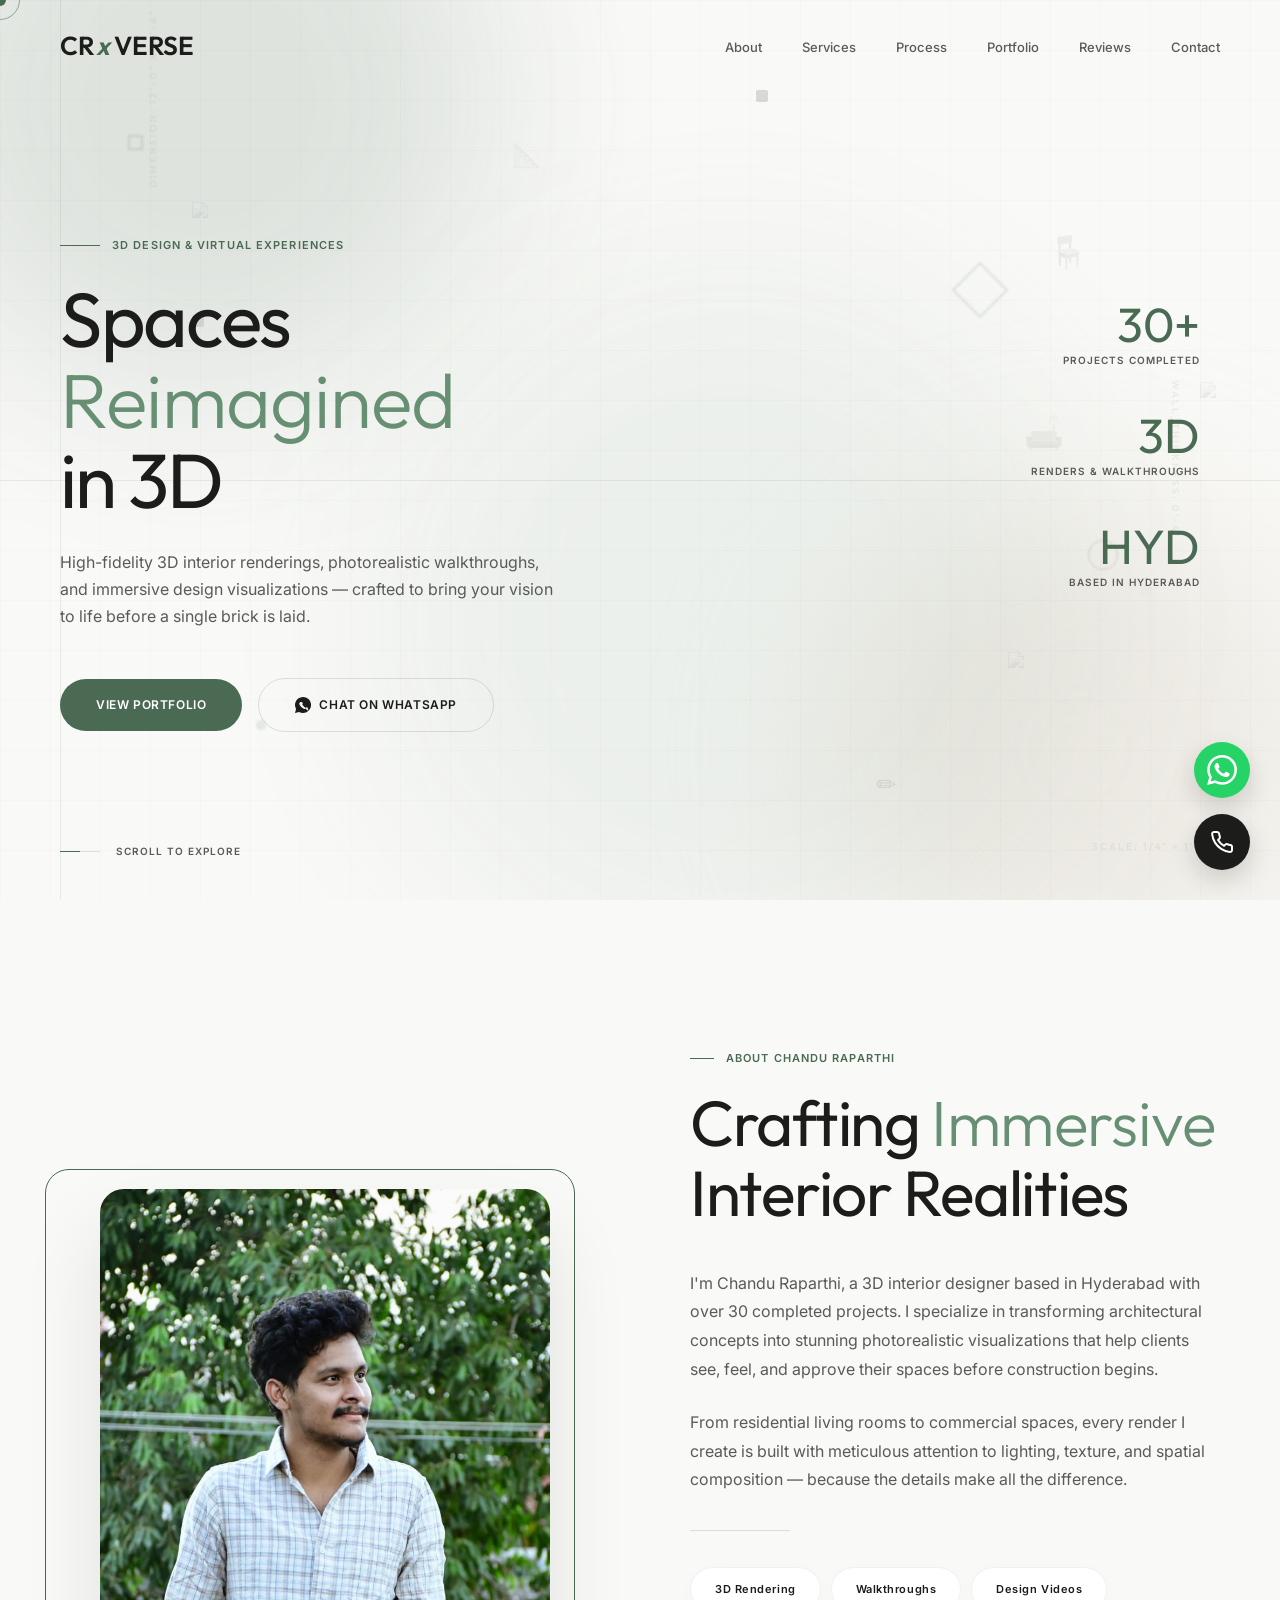
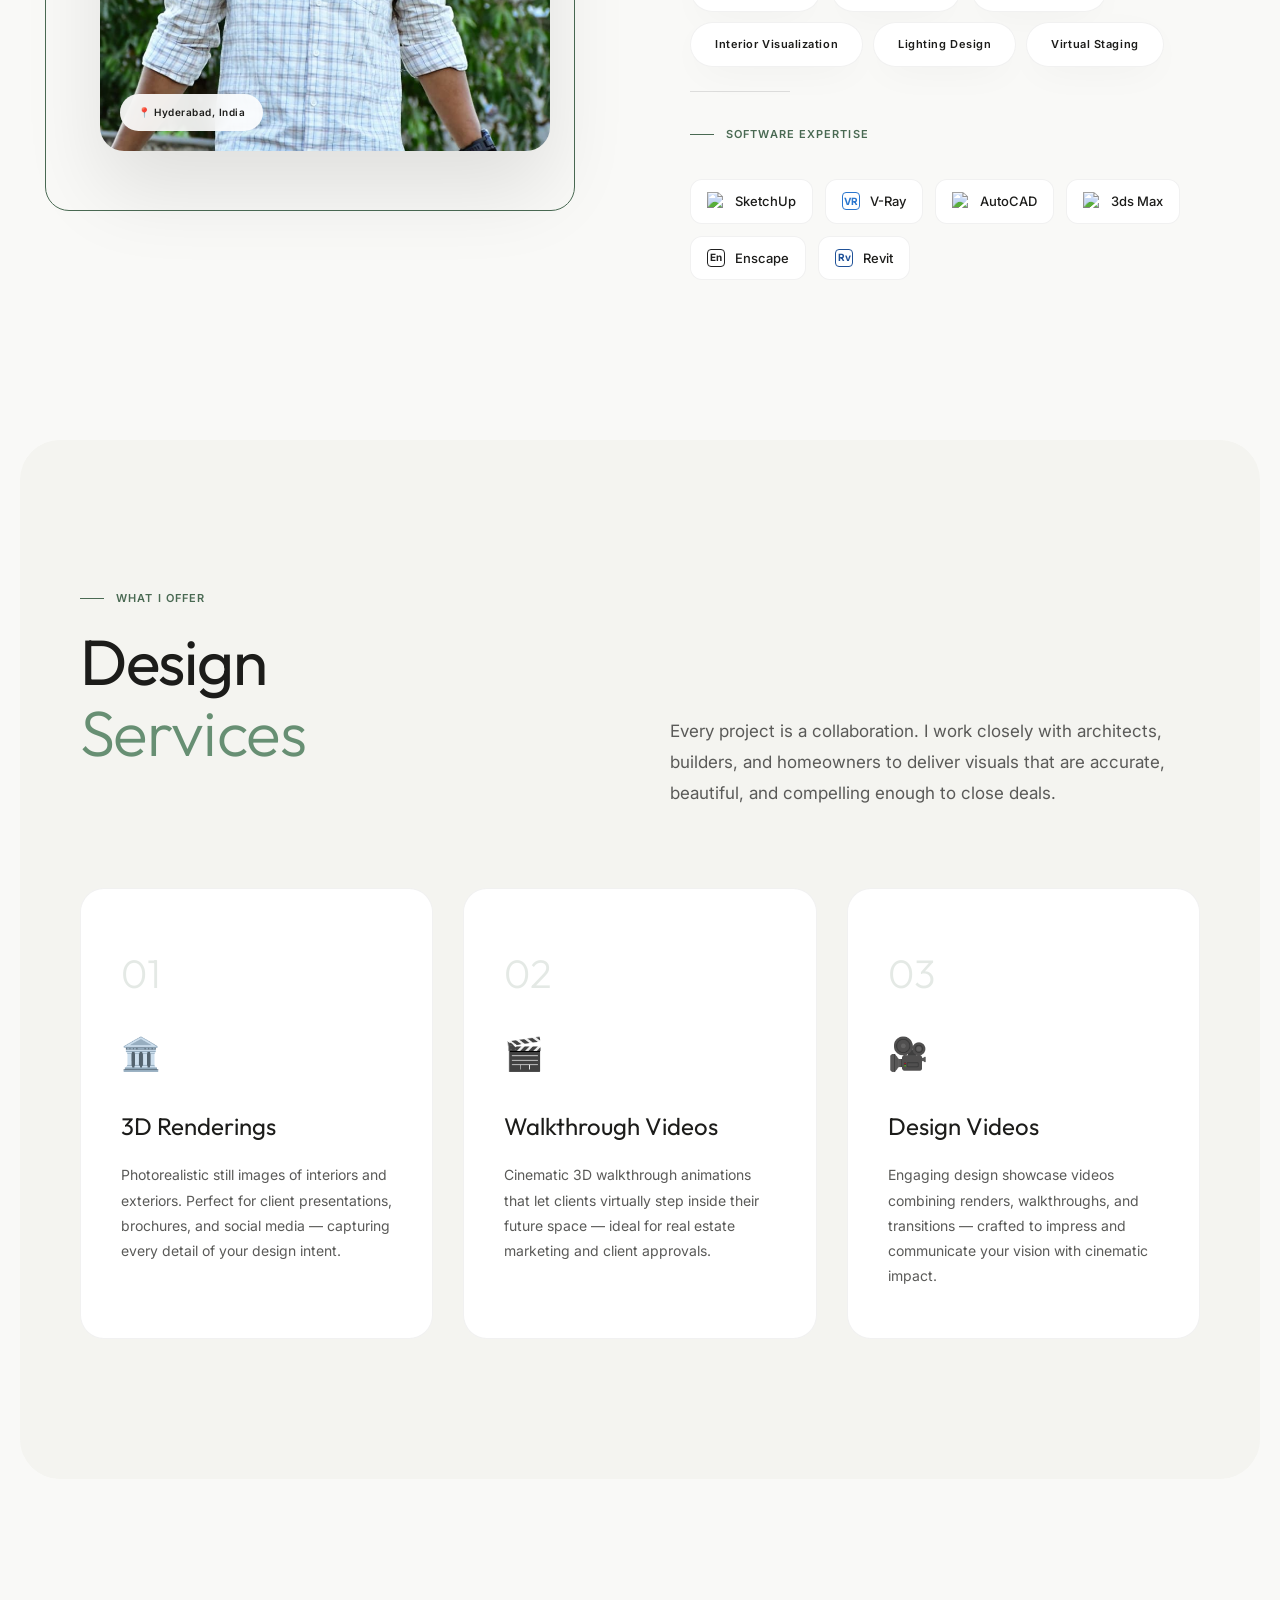
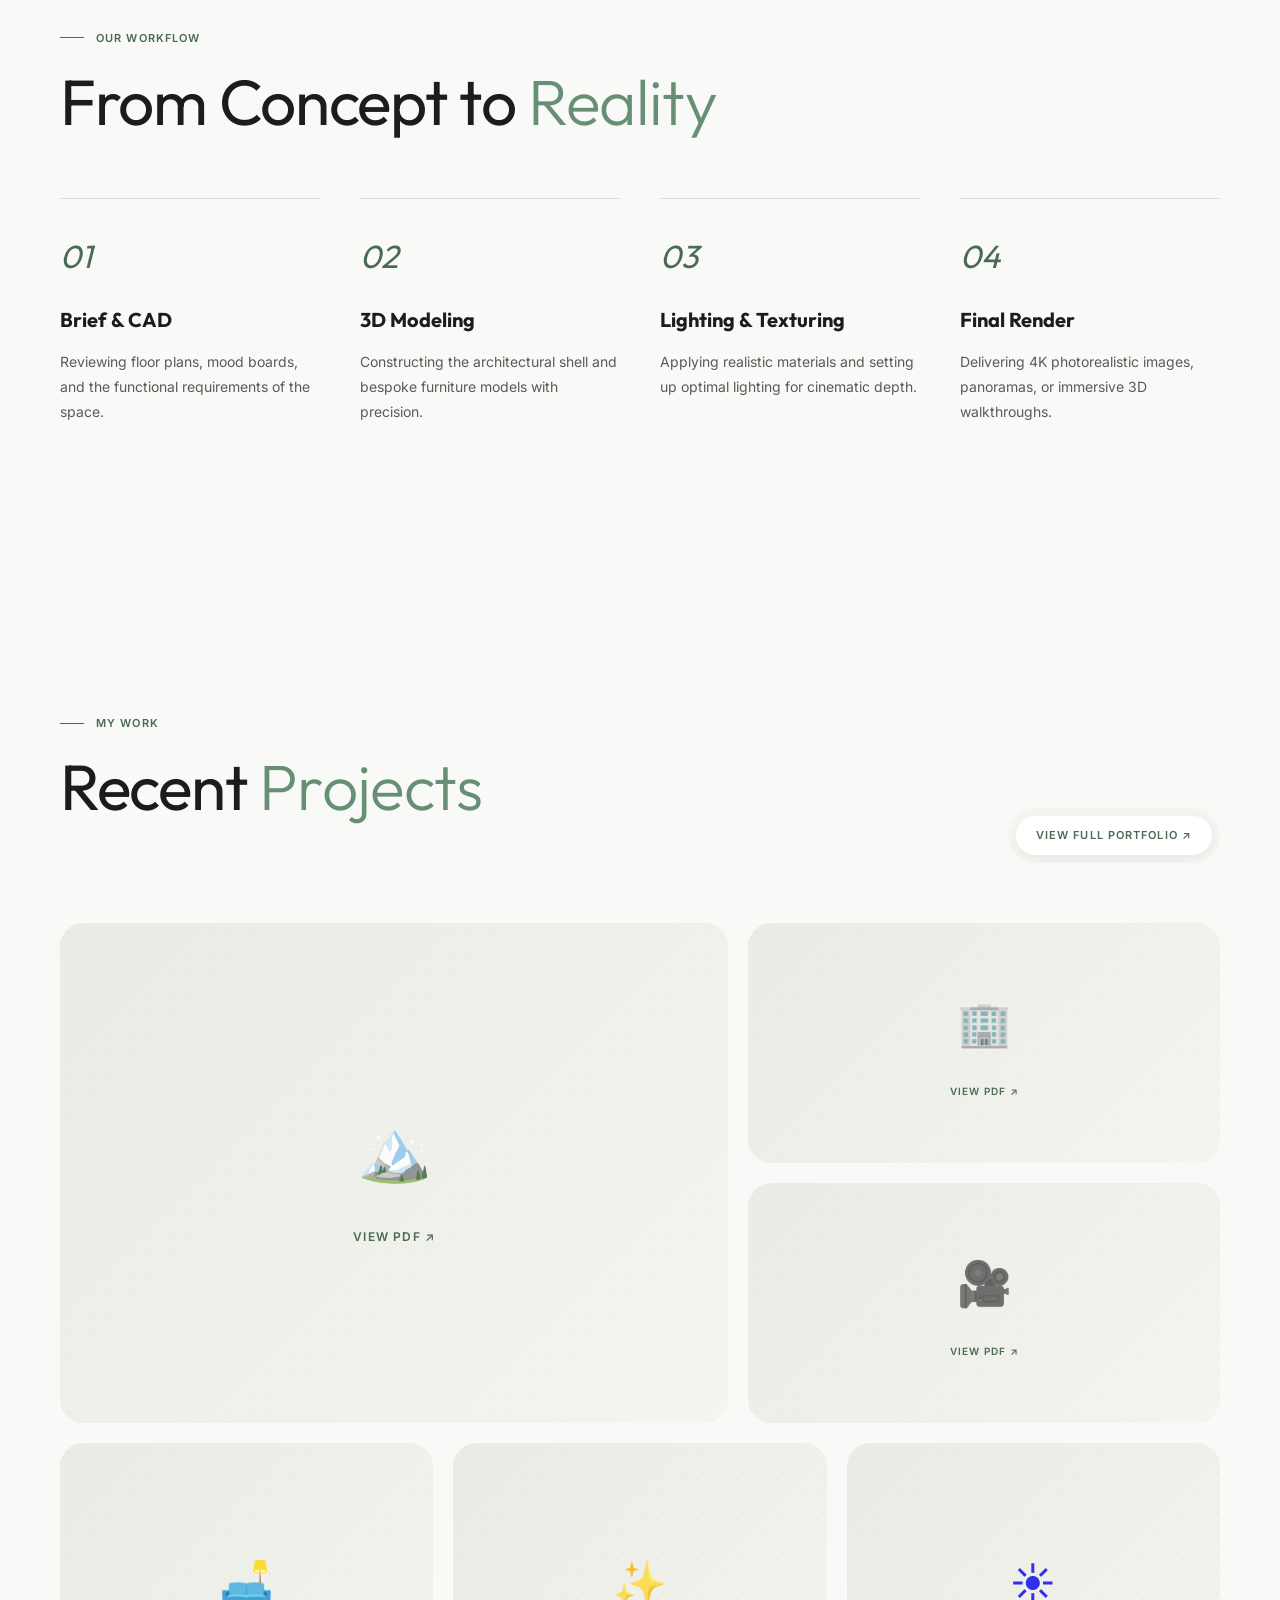
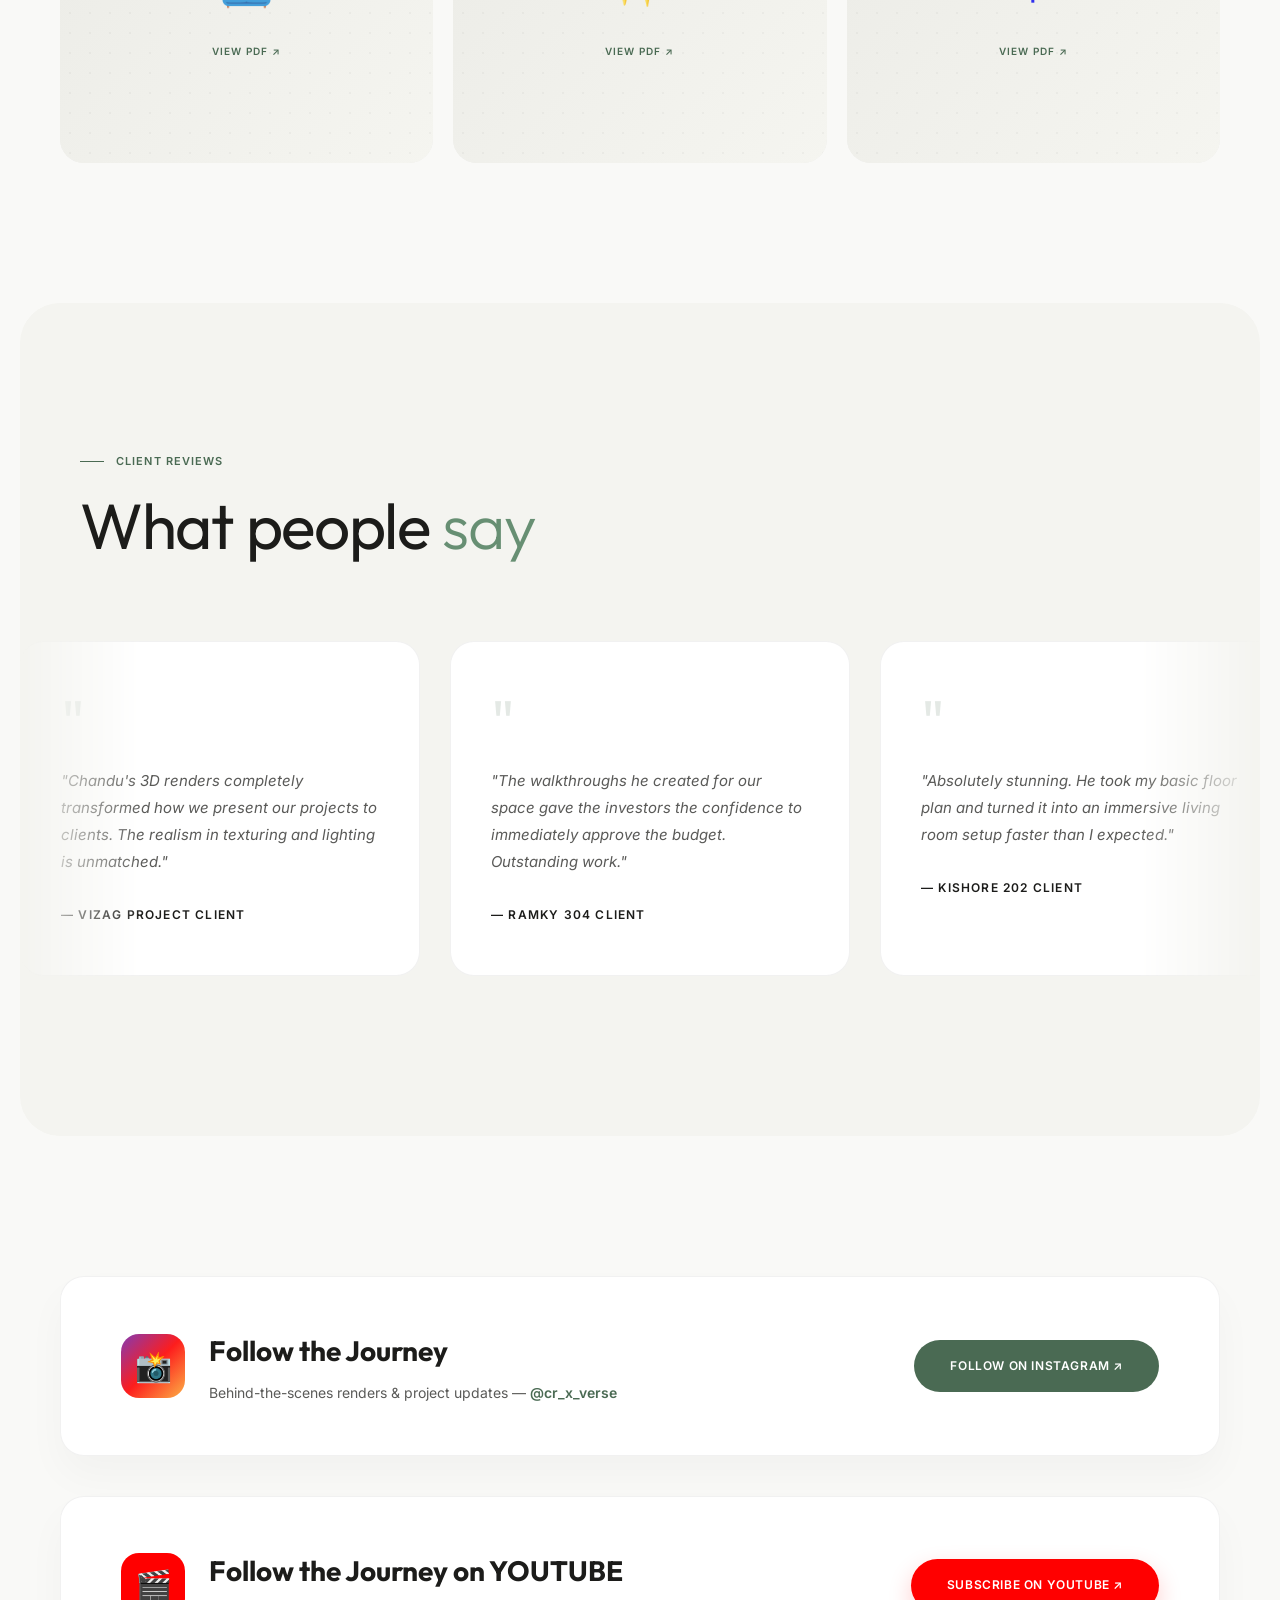
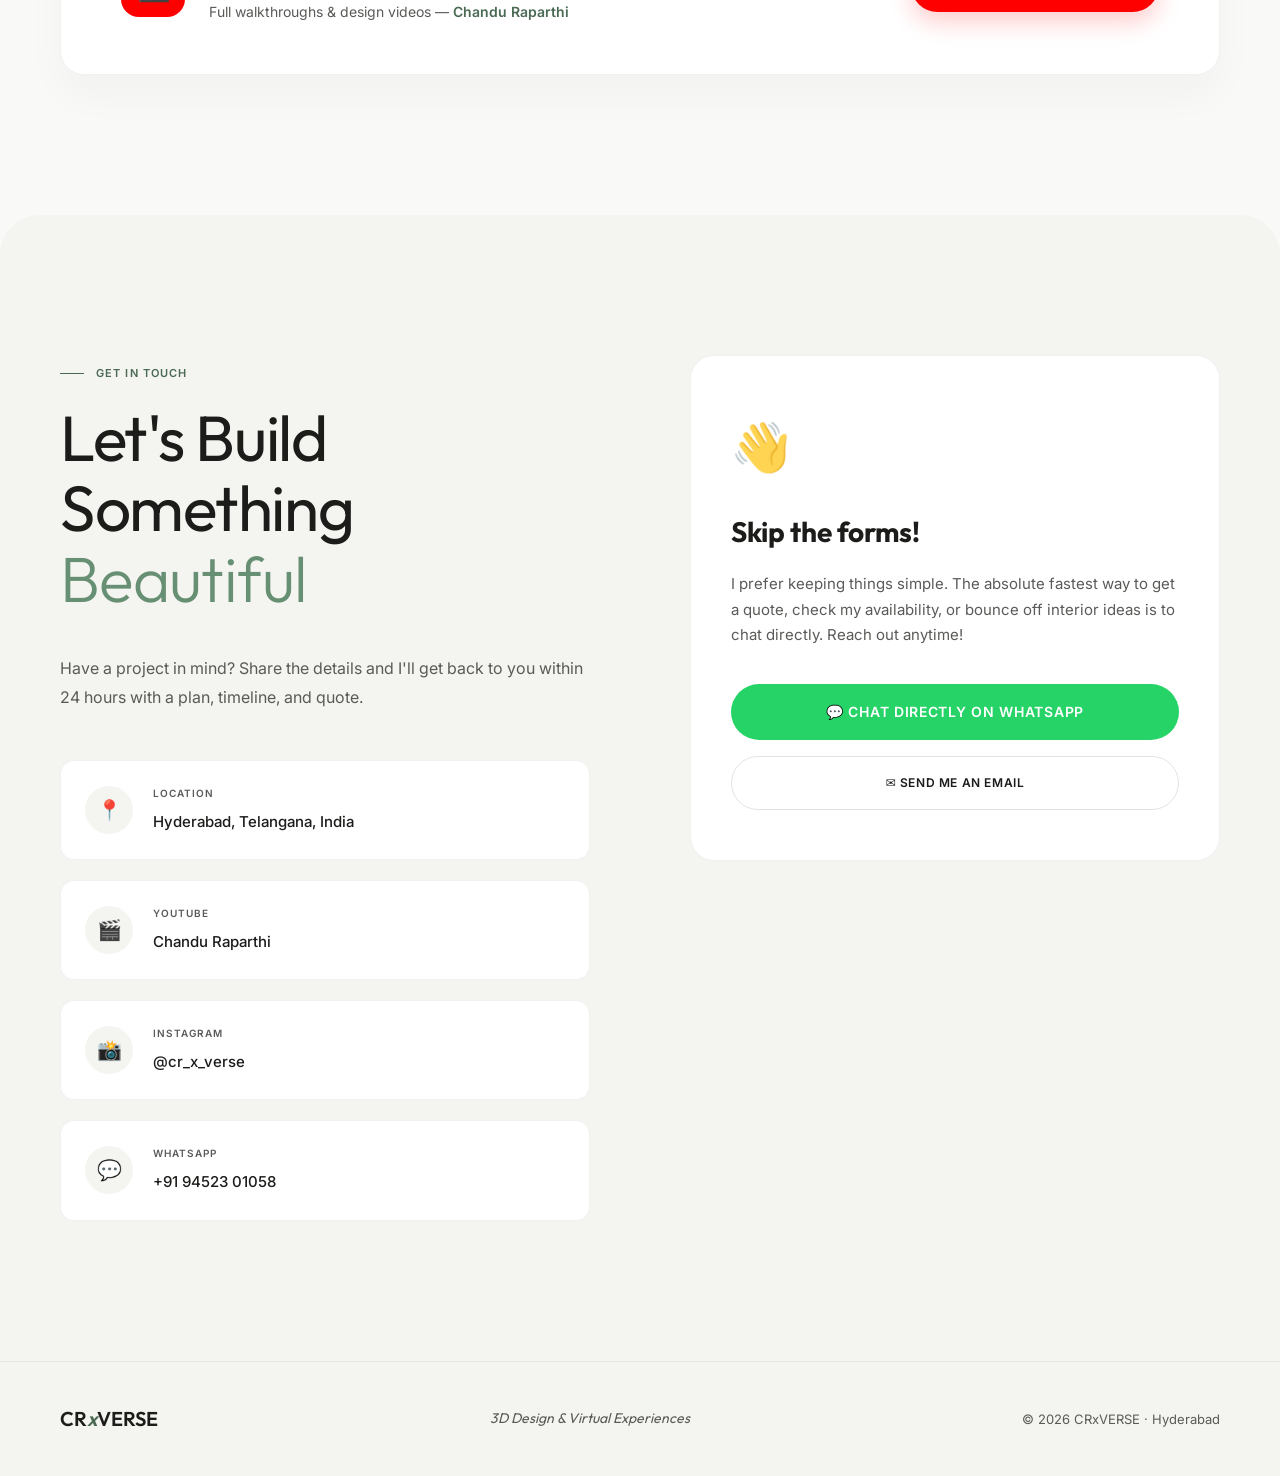
==== index.html @ 9629f68f "Add comprehensive styles for the website layout and components - Introduced a new CSS file with vari" ====
<!DOCTYPE html>
<html lang="en">

<head>
  <meta charset="UTF-8">
  <meta name="viewport" content="width=device-width, initial-scale=1.0">
  <title>CRxVERSE | 3D Design & Virtual Experiences</title>
  <link rel="preconnect" href="https://fonts.googleapis.com">
  <link rel="preconnect" href="https://fonts.gstatic.com" crossorigin>
  <link
    href="https://fonts.googleapis.com/css2?family=Inter:ital,wght@0,300;0,400;0,500;0,600;1,400&family=Outfit:wght@300;400;500;600;700&display=swap"
    rel="stylesheet">
  <link rel="stylesheet" href="styles.css">
</head>

<body>
  <!-- PRELOADER -->
  <div id="preloader">
    <div class="loader-logo">CR<span>x</span>VERSE</div>
    <div class="loader-software">
      <img src="https://cdn.simpleicons.org/sketchup/005F9E" alt="SketchUp">
      <div class="software-letter" style="color:#2A76CE; border-color: #2A76CE; font-size: 10px; width: 24px; height: 24px; font-weight: 700; border: 1.5px solid; border-radius: 4px; display: flex; align-items: center; justify-content: center;">VR</div>
      <img src="https://cdn.simpleicons.org/autocad/0696D7" alt="AutoCAD">
      <img src="https://cdn.simpleicons.org/autodesk/0696D7" alt="3ds Max">
    </div>
    <div class="loader-bar"></div>
    <div class="loader-status" id="loader-status">Initializing Render Engine...</div>
  </div>

  <!-- HIGHLIGHT PARTICLES -->
  <div id="particle-container" style="position:fixed; inset:0; pointer-events:none; z-index:0;"></div>

  <!-- CUSTOM CURSOR -->
  <div class="cursor" id="cursor"></div>
  <div class="cursor-ring" id="cursorRing"></div>

  <!-- FLOATING DECORATIONS -->
  <div class="floating-elements">
    <div class="float-shape float-1"></div>
    <div class="float-shape float-2"></div>
    <div class="float-shape float-3"></div>
    <div class="float-shape float-4"></div>
  </div>

  <!-- ── NAV ── -->
  <nav id="navbar">
    <a href="#" class="nav-logo">CR<span>x</span>VERSE</a>
    <div class="menu-toggle" id="mobile-menu">
      <span class="bar"></span>
      <span class="bar"></span>
      <span class="bar"></span>
    </div>
    <ul class="nav-links">
      <li><a href="#about">About</a></li>
      <li><a href="#services">Services</a></li>
      <li><a href="#process">Process</a></li>
      <li><a href="#portfolio">Portfolio</a></li>
      <li><a href="#testimonials">Reviews</a></li>
      <li><a href="#contact">Contact</a></li>
    </ul>
  </nav>

  <!-- ── HERO ── -->
  <section id="hero">
    <div class="hero-bg">
      <div class="blob blob-1"></div>
      <div class="blob blob-2"></div>
      <div class="blob blob-3"></div>
    </div>
    <div class="hero-grid"></div>
    
    <!-- BLUEPRINT SCANNING LINES -->
    <div class="blueprint-line bp-h"></div>
    <div class="blueprint-line bp-v"></div>

    <!-- FLOATING 3D ICONS -->
    <div class="floating-3d float-chair">🪑</div>
    <div class="floating-3d float-lamp">💡</div>
    <div class="floating-3d float-sofa">🛋️</div>
    <div class="floating-3d float-ruler">📐</div>
    <div class="floating-3d float-pencil">✏️</div>
    <div class="floating-3d float-color float-c1"></div>
    <div class="floating-3d float-color float-c2"></div>
    <div class="floating-3d float-color float-c3"></div>

    <!-- SOFTWARE TOOLS -->
    <div class="floating-3d float-sketchup" style="top: 20%; left: 15%; opacity: 0.12;"><img src="https://cdn.simpleicons.org/sketchup/005F9E" width="30"></div>
    <div class="floating-3d float-3dsmax" style="top: 70%; right: 20%; opacity: 0.12;"><img src="https://cdn.simpleicons.org/autodesk/0696D7" width="30"></div>
    <div class="floating-3d float-autocad" style="top: 40%; right: 5%; opacity: 0.12;"><img src="https://cdn.simpleicons.org/autocad/0696D7" width="30"></div>

    <!-- TECHNICAL DRAFTING TEXT -->
    <div class="draft-text dt-1">DIMENSION: 12'-0" x 14'-6"</div>
    <div class="draft-text dt-2">SCALE: 1/4" = 1'-0"</div>
    <div class="draft-text dt-3">WALL_THICKNESS: 0'-4"</div>

    <div class="hero-content">
      <div class="hero-tag">3D Design & Virtual Experiences</div>
      <h1 class="hero-title">
        Spaces<br><em>Reimagined</em><br>in 3D
      </h1>
      <p class="hero-desc">
        High-fidelity 3D interior renderings, photorealistic walkthroughs, and immersive design visualizations — crafted
        to bring your vision to life before a single brick is laid.
      </p>
      <div class="hero-cta">
        <a href="#portfolio" class="btn-gold">View Portfolio</a>
        <a href="https://wa.me/919452301058" target="_blank" class="btn-outline" style="display:flex; gap:8px;">
          <svg style="width:16px; height:16px;" fill="currentColor" viewBox="0 0 24 24">
            <path
              d="M12.031 0C5.385 0 0 5.385 0 12.031c0 2.14.551 4.215 1.597 6.046L0 24l6.09-1.599c1.785.968 3.794 1.487 5.941 1.487 6.647 0 12.031-5.384 12.031-12.031C24.062 5.385 18.678 0 12.031 0zm3.877 17.391c-.596.596-1.571.745-2.228.473-1.614-.663-3.08-1.564-4.331-2.815-1.251-1.25-2.152-2.717-2.815-4.331-.272-.657-.123-1.632.473-2.228l.84-.84c.319-.319.825-.398 1.25-.194l2.126.963c.427.194.619.689.444 1.139l-.427 1.096c-.22.564-.093 1.252.33 1.675 1.087 1.087 2.189 2.19 3.276 3.276.423.423 1.111.55 1.675.33l1.096-.427c.45-.175.945.017 1.139.444l.963 2.126c.204.425.125.931-.194 1.25l-.84.84z" />
          </svg>
          Chat on WhatsApp
        </a>
      </div>
    </div>

    <div class="hero-right">
      <div class="hero-stat">
        <div class="hero-stat-num">30+</div>
        <div class="hero-stat-label">Projects Completed</div>
      </div>
      <div class="hero-stat">
        <div class="hero-stat-num">3D</div>
        <div class="hero-stat-label">Renders & Walkthroughs</div>
      </div>
      <div class="hero-stat">
        <div class="hero-stat-num">HYD</div>
        <div class="hero-stat-label">Based in Hyderabad</div>
      </div>
    </div>

    <div class="scroll-indicator">
      <div class="scroll-line"></div>
      Scroll to Explore
    </div>
  </section>

  <!-- ── ABOUT ── -->
  <section id="about">
    <div class="about-visual reveal">
      <div class="about-img-frame">
        <!-- Replace src with your own photo -->
        <img src="me.jpeg" alt="CRxVERSE Designer">
        <div class="about-location">📍 Hyderabad, India</div>
      </div>
      <div class="frame-border"></div>
    </div>

    <div>
      <div class="section-label reveal">About Chandu Raparthi</div>
      <h2 class="section-title reveal reveal-delay-1">
        Crafting <em>Immersive</em><br>Interior Realities
      </h2>
      <p class="about-text reveal reveal-delay-2">
        I'm Chandu Raparthi, a 3D interior designer based in Hyderabad with over 30 completed projects. I specialize in
        transforming architectural concepts into stunning photorealistic visualizations that help clients see, feel, and
        approve their spaces before construction begins.
      </p>
      <p class="about-text reveal reveal-delay-2">
        From residential living rooms to commercial spaces, every render I create is built with meticulous attention to
        lighting, texture, and spatial composition — because the details make all the difference.
      </p>
      <div class="about-divider reveal"></div>
      <div class="about-skills reveal reveal-delay-3">
        <span class="skill-tag">3D Rendering</span>
        <span class="skill-tag">Walkthroughs</span>
        <span class="skill-tag">Design Videos</span>
        <span class="skill-tag">Interior Visualization</span>
        <span class="skill-tag">Lighting Design</span>
        <span class="skill-tag">Virtual Staging</span>
      </div>

      <div class="about-divider reveal" style="margin: 24px 0;"></div>
      <div class="section-label reveal" style="margin-bottom: 12px;">Software Expertise</div>
      <div class="software-grid reveal reveal-delay-2">
        <div class="software-tag">
          <img src="https://cdn.simpleicons.org/sketchup/005F9E" alt="SketchUp">
          <span>SketchUp</span>
        </div>
        <div class="software-tag">
          <div class="software-letter" style="color:#2A76CE; border-color: #2A76CE;">VR</div>
          <span>V-Ray</span>
        </div>
        <div class="software-tag">
          <img src="https://cdn.simpleicons.org/autocad/0696D7" alt="AutoCAD">
          <span>AutoCAD</span>
        </div>
        <div class="software-tag">
          <img src="https://cdn.simpleicons.org/autodesk/0696D7" alt="3ds Max">
          <span>3ds Max</span>
        </div>
        <div class="software-tag">
          <div class="software-letter" style="color:#202020; border-color: #202020;">En</div>
          <span>Enscape</span>
        </div>
        <div class="software-tag">
          <div class="software-letter" style="color:#205298; border-color: #205298;">Rv</div>
          <span>Revit</span>
        </div>
      </div>
    </div>
  </section>

  <!-- ── SERVICES ── -->
  <section id="services">
    <div class="services-header">
      <div>
        <div class="section-label reveal">What I Offer</div>
        <h2 class="section-title reveal reveal-delay-1">
          Design<br><em>Services</em>
        </h2>
      </div>
      <p class="services-intro reveal reveal-delay-2">
        Every project is a collaboration. I work closely with architects, builders, and homeowners to deliver visuals
        that are accurate, beautiful, and compelling enough to close deals.
      </p>
    </div>

    <div class="services-grid">
      <div class="service-card reveal">
        <div class="service-num">01</div>
        <div class="service-icon">🏛️</div>
        <div class="service-name">3D Renderings</div>
        <p class="service-desc">Photorealistic still images of interiors and exteriors. Perfect for client
          presentations, brochures, and social media — capturing every detail of your design intent.</p>
      </div>
      <div class="service-card reveal reveal-delay-1">
        <div class="service-num">02</div>
        <div class="service-icon">🎬</div>
        <div class="service-name">Walkthrough Videos</div>
        <p class="service-desc">Cinematic 3D walkthrough animations that let clients virtually step inside their future
          space — ideal for real estate marketing and client approvals.</p>
      </div>
      <div class="service-card reveal reveal-delay-2">
        <div class="service-num">03</div>
        <div class="service-icon">🎥</div>
        <div class="service-name">Design Videos</div>
        <p class="service-desc">Engaging design showcase videos combining renders, walkthroughs, and transitions —
          crafted to impress and communicate your vision with cinematic impact.</p>
      </div>
    </div>
  </section>

  <!-- ── WORKFLOW / PROCESS ── -->
  <section id="process" style="padding: 140px 60px;">
    <div class="section-label reveal">Our Workflow</div>
    <h2 class="section-title reveal reveal-delay-1">
      From Concept to <em>Reality</em>
    </h2>
    <div class="process-grid reveal reveal-delay-2">
      <div class="process-step">
        <div class="step-num">01</div>
        <h3>Brief & CAD</h3>
        <p>Reviewing floor plans, mood boards, and the functional requirements of the space.</p>
      </div>
      <div class="process-step">
        <div class="step-num">02</div>
        <h3>3D Modeling</h3>
        <p>Constructing the architectural shell and bespoke furniture models with precision.</p>
      </div>
      <div class="process-step">
        <div class="step-num">03</div>
        <h3>Lighting & Texturing</h3>
        <p>Applying realistic materials and setting up optimal lighting for cinematic depth.</p>
      </div>
      <div class="process-step">
        <div class="step-num">04</div>
        <h3>Final Render</h3>
        <p>Delivering 4K photorealistic images, panoramas, or immersive 3D walkthroughs.</p>
      </div>
    </div>
  </section>

  <!-- ── PORTFOLIO ── -->
  <section id="portfolio">
    <div class="portfolio-header">
      <div>
        <div class="section-label reveal">My Work</div>
        <h2 class="section-title reveal reveal-delay-1">Recent <em>Projects</em></h2>
      </div>
      <div class="portfolio-filter reveal">
        <a href="portfolio.html" class="filter-btn active"
          style="display: inline-flex; align-items: center; gap: 8px; text-decoration: none;">
          View Full Portfolio ↗
        </a>
      </div>
    </div>

    <div class="portfolio-grid">
      <!-- Card 1 — Featured Large -->
      <a href="Projects/Vizag.pdf" target="_blank" class="project-card" style="display: block; text-decoration: none;">
        <div class="project-placeholder">
          <div class="ph-grid"></div>
          <div class="ph-icon" style="font-size: 60px;">🏔️</div>
          <div class="ph-label" style="margin-top: 15px; font-size: 12px; color: var(--accent);">View PDF ↗
          </div>
        </div>
        <div class="project-overlay">
          <div class="project-cat">Project PDF</div>
          <div class="project-name">Vizag Project</div>
        </div>
      </a>

      <!-- Card 2 -->
      <a href="Projects/KISHORE_202.pdf" target="_blank" class="project-card"
        style="display: block; text-decoration: none;">
        <div class="project-placeholder">
          <div class="ph-grid"></div>
          <div class="ph-icon" style="font-size: 44px;">🏢</div>
          <div class="ph-label" style="margin-top: 10px; color: var(--accent);">View PDF ↗</div>
        </div>
        <div class="project-overlay">
          <div class="project-cat">Project PDF</div>
          <div class="project-name">Kishore 202</div>
        </div>
      </a>

      <!-- Card 3 -->
      <a href="Projects/Ramky304.pptx.pdf" target="_blank" class="project-card"
        style="display: block; text-decoration: none;">
        <div class="project-placeholder">
          <div class="ph-grid"></div>
          <div class="ph-icon" style="font-size: 44px;">🎥</div>
          <div class="ph-label" style="margin-top: 10px; color: var(--accent);">View PDF ↗</div>
        </div>
        <div class="project-overlay">
          <div class="project-cat">Project PDF</div>
          <div class="project-name">Ramky 304</div>
        </div>
      </a>

      <!-- Card 4 -->
      <a href="Projects/BennySir.pdf" target="_blank" class="project-card"
        style="display: block; text-decoration: none;">
        <div class="project-placeholder">
          <div class="ph-grid"></div>
          <div class="ph-icon" style="font-size: 44px;">🛋️</div>
          <div class="ph-label" style="margin-top: 10px; color: var(--accent);">View PDF ↗</div>
        </div>
        <div class="project-overlay">
          <div class="project-cat">Project PDF</div>
          <div class="project-name">Benny Sir<br>Project</div>
        </div>
      </a>

      <!-- Card 5 -->
      <a href="Projects/NESTILO205.pdf" target="_blank" class="project-card"
        style="display: block; text-decoration: none;">
        <div class="project-placeholder">
          <div class="ph-grid"></div>
          <div class="ph-icon" style="font-size: 44px;">✨</div>
          <div class="ph-label" style="margin-top: 10px; color: var(--accent);">View PDF ↗</div>
        </div>
        <div class="project-overlay">
          <div class="project-cat">Project PDF</div>
          <div class="project-name">Nestilo 205</div>
        </div>
      </a>

      <!-- Card 6 -->
      <a href="Projects/SUNESHINE_117.pdf" target="_blank" class="project-card"
        style="display: block; text-decoration: none;">
        <div class="project-placeholder">
          <div class="ph-grid"></div>
          <div class="ph-icon" style="font-size: 44px;">☀️</div>
          <div class="ph-label" style="margin-top: 10px; color: var(--accent);">View PDF ↗</div>
        </div>
        <div class="project-overlay">
          <div class="project-cat">Project PDF</div>
          <div class="project-name">Sunshine 117</div>
        </div>
      </a>
    </div>
  </section>

  <!-- ── TESTIMONIALS ── -->
  <section id="testimonials">
    <div class="testi-header">
      <div class="section-label reveal">Client Reviews</div>
      <h2 class="section-title reveal reveal-delay-1">
        What people <em>say</em>
      </h2>
    </div>

    <div class="testi-marquee reveal reveal-delay-2">
      <div class="testi-track">
        <!-- Review 1 -->
        <div class="testi-card">
          <div class="quote-icon">"</div>
          <p>"Chandu's 3D renders completely transformed how we present our projects to clients. The realism in
            texturing and lighting is unmatched."</p>
          <div class="testi-author">— Vizag Project Client</div>
        </div>
        <!-- Review 2 -->
        <div class="testi-card">
          <div class="quote-icon">"</div>
          <p>"The walkthroughs he created for our space gave the investors the confidence to immediately approve the
            budget. Outstanding work."</p>
          <div class="testi-author">— Ramky 304 Client</div>
        </div>
        <!-- Review 3 -->
        <div class="testi-card">
          <div class="quote-icon">"</div>
          <p>"Absolutely stunning. He took my basic floor plan and turned it into an immersive living room setup faster
            than I expected."</p>
          <div class="testi-author">— Kishore 202 Client</div>
        </div>
        <!-- Review 4 -->
        <div class="testi-card">
          <div class="quote-icon">"</div>
          <p>"Meticulous attention to detail. Every texture and lighting choice was perfect for our vision."</p>
          <div class="testi-author">— Nestilo 205 Client</div>
        </div>
        <!-- Review 5 -->
        <div class="testi-card">
          <div class="quote-icon">"</div>
          <p>"A seamless process from brief to delivery. The final renders were beyond our expectations."</p>
          <div class="testi-author">— Benny Sir Project Client</div>
        </div>
        <!-- Review 6 -->
        <div class="testi-card">
          <div class="quote-icon">"</div>
          <p>"Highly professional and creative. Chandu really understands how to bring architectural spaces to life."
          </p>
          <div class="testi-author">— Sunshine 117 Client</div>
        </div>

        <!-- DUPLICATE FOR INFINITE LOOP -->
        <div class="testi-card">
          <div class="quote-icon">"</div>
          <p>"Chandu's 3D renders completely transformed how we present our projects to clients. The realism in
            texturing and lighting is unmatched."</p>
          <div class="testi-author">— Vizag Project Client</div>
        </div>
        <div class="testi-card">
          <div class="quote-icon">"</div>
          <p>"The walkthroughs he created for our space gave the investors the confidence to immediately approve the
            budget. Outstanding work."</p>
          <div class="testi-author">— Ramky 304 Client</div>
        </div>
        <div class="testi-card">
          <div class="quote-icon">"</div>
          <p>"Absolutely stunning. He took my basic floor plan and turned it into an immersive living room setup faster
            than I expected."</p>
          <div class="testi-author">— Kishore 202 Client</div>
        </div>
        <div class="testi-card">
          <div class="quote-icon">"</div>
          <p>"Meticulous attention to detail. Every texture and lighting choice was perfect for our vision."</p>
          <div class="testi-author">— Nestilo 205 Client</div>
        </div>
        <div class="testi-card">
          <div class="quote-icon">"</div>
          <p>"A seamless process from brief to delivery. The final renders were beyond our expectations."</p>
          <div class="testi-author">— Benny Sir Project Client</div>
        </div>
        <div class="testi-card">
          <div class="quote-icon">"</div>
          <p>"Highly professional and creative. Chandu really understands how to bring architectural spaces to life."
          </p>
          <div class="testi-author">— Sunshine 117 Client</div>
        </div>
      </div>
    </div>
  </section>

  <!-- ── INSTAGRAM BANNER ── -->
  <div class="insta-banner reveal">
    <div class="insta-left">
      <div class="insta-icon">📸</div>
      <div class="insta-text">
        <h3>Follow the Journey</h3>
        <p>Behind-the-scenes renders & project updates — <span>@cr_x_verse</span></p>
      </div>
    </div>
    <a href="https://instagram.com/cr_x_verse" target="_blank" class="btn-gold">
      Follow on Instagram ↗
    </a>
  </div>

  <!-- ── YOUTUBE BANNER ── -->
  <div class="insta-banner reveal" style="margin-top: -100px; position: relative; z-index: 2;">
    <div class="insta-left">
      <div class="insta-icon" style="background: #FF0000;">🎬</div>
      <div class="insta-text">
        <h3>Follow the Journey on YOUTUBE</h3>
        <p>Full walkthroughs & design videos — <span>Chandu Raparthi</span></p>
      </div>
    </div>
    <a href="https://youtube.com/@chanduraparthi?si=2R7RvXVj2h0RalGL" target="_blank" class="btn-gold"
      style="background: #FF0000; box-shadow: 0 10px 25px rgba(255,0,0,0.2);">
      Subscribe on YouTube ↗
    </a>
  </div>

  <!-- ── CONTACT ── -->
  <section id="contact">
    <div class="contact-grid">
      <div class="contact-left">
        <div class="section-label reveal">Get In Touch</div>
        <h2 class="section-title reveal reveal-delay-1">
          Let's Build<br>Something <em>Beautiful</em>
        </h2>
        <p class="contact-desc reveal reveal-delay-2">
          Have a project in mind? Share the details and I'll get back to you within 24 hours with a plan, timeline, and
          quote.
        </p>
        <div class="contact-details">
          <div class="contact-item reveal reveal-delay-1">
            <div class="contact-item-icon">📍</div>
            <div class="contact-item-info">
              <label>Location</label>
              <span>Hyderabad, Telangana, India</span>
            </div>
          </div>
          <div class="contact-item reveal reveal-delay-2">
            <div class="contact-item-icon" style="color: #FF0000;">🎬</div>
            <div class="contact-item-info">
              <label>YouTube</label>
              <a href="https://youtube.com/@chanduraparthi?si=2R7RvXVj2h0RalGL" target="_blank">Chandu Raparthi</a>
            </div>
          </div>
          <div class="contact-item reveal reveal-delay-2">
            <div class="contact-item-icon">📸</div>
            <div class="contact-item-info">
              <label>Instagram</label>
              <a href="https://instagram.com/cr_x_verse" target="_blank">@cr_x_verse</a>
            </div>
          </div>
          <div class="contact-item reveal reveal-delay-3">
            <div class="contact-item-icon">💬</div>
            <div class="contact-item-info">
              <label>WhatsApp</label>
              <a href="https://wa.me/919452301058" target="_blank">+91 94523 01058</a>
            </div>
          </div>
        </div>
      </div>

      <div class="contact-right reveal reveal-delay-2">
        <div class="contact-alternative"
          style="background: var(--bg-card); padding: 50px 40px; border-radius: var(--radius); border: 1px solid var(--border); transition: all 0.3s ease;">
          <div class="ph-icon" style="font-size: 48px; margin-bottom: 20px;">👋</div>
          <h3
            style="font-family: var(--font-display); font-size: 28px; margin-bottom: 16px; color: var(--text-primary);">
            Skip the forms!</h3>
          <p style="font-size: 15px; color: var(--text-secondary); line-height: 1.7; margin-bottom: 36px;">
            I prefer keeping things simple. The absolute fastest way to get a quote, check my availability, or bounce
            off interior ideas is to chat directly. Reach out anytime!
          </p>
          <div style="display: flex; flex-direction: column; gap: 16px;">
            <a href="https://wa.me/919452301058" target="_blank" class="whatsapp-btn"
              style="width: 100%; justify-content: center; padding: 16px; margin: 0; font-size: 14px;">
              💬 Chat Directly on WhatsApp
            </a>
            <a href="mailto:chanduraparthi21@gmail.com" class="btn-outline"
              style="width: 100%; border-color: var(--border-strong); padding: 16px;">
              ✉️ Send me an Email
            </a>
          </div>
        </div>
      </div>
    </div>
  </section>

  <!-- ── FOOTER ── -->
  <footer>
    <a href="#" class="footer-logo">CR<span>x</span>VERSE</a>
    <div class="footer-tagline">3D Design & Virtual Experiences</div>
    <div class="footer-copy">© 2026 CRxVERSE · Hyderabad</div>
  </footer>

  <!-- ── FLOATING ACTION BUTTONS ── -->
  <div class="floating-actions reveal">
    <a href="https://wa.me/919452301058" target="_blank" class="fab fab-whatsapp" aria-label="Chat on WhatsApp">
      <svg xmlns="http://www.w3.org/2000/svg" width="30" height="30" viewBox="0 0 24 24" fill="currentColor">
        <path
          d="M17.472 14.382c-.297-.149-1.758-.867-2.03-.967-.273-.099-.471-.148-.67.15-.197.297-.767.966-.94 1.164-.173.199-.347.223-.644.075-.297-.15-1.255-.463-2.39-1.475-.883-.788-1.48-1.761-1.653-2.059-.173-.297-.018-.458.13-.606.134-.133.298-.347.446-.52.149-.174.198-.298.298-.497.099-.198.05-.371-.025-.52-.075-.149-.669-1.612-.916-2.207-.242-.579-.487-.5-.669-.51-.173-.008-.371-.01-.57-.01-.198 0-.52.074-.792.372-.272.297-1.04 1.016-1.04 2.479 0 1.462 1.065 2.875 1.213 3.074.149.198 2.096 3.2 5.077 4.487.709.306 1.262.489 1.694.625.712.227 1.36.195 1.871.118.571-.085 1.758-.719 2.006-1.413.248-.694.248-1.289.173-1.413-.074-.124-.272-.198-.57-.347m-5.421 7.403h-.004a9.87 9.87 0 01-5.031-1.378l-.361-.214-3.741.982.998-3.648-.235-.374a9.86 9.86 0 01-1.51-5.26c.001-5.45 4.436-9.884 9.888-9.884 2.64 0 5.122 1.03 6.988 2.898a9.825 9.825 0 012.893 6.994c-.003 5.45-4.437 9.884-9.885 9.884m8.413-18.297A11.815 11.815 0 0012.05 0C5.495 0 .16 5.335.157 11.892c0 2.096.547 4.142 1.588 5.945L.057 24l6.305-1.654a11.882 11.882 0 005.683 1.448h.005c6.554 0 11.89-5.335 11.893-11.893a11.821 11.821 0 00-3.48-8.413z" />
      </svg>
    </a>
    <a href="tel:+919452301058" class="fab fab-call" aria-label="Call Now">
      <svg xmlns="http://www.w3.org/2000/svg" width="24" height="24" viewBox="0 0 24 24" fill="none"
        stroke="currentColor" stroke-width="2" stroke-linecap="round" stroke-linejoin="round">
        <path
          d="M22 16.92v3a2 2 0 0 1-2.18 2 19.79 19.79 0 0 1-8.63-3.07 19.5 19.5 0 0 1-6-6 19.79 19.79 0 0 1-3.07-8.67A2 2 0 0 1 4.11 2h3a2 2 0 0 1 2 1.72 12.84 12.84 0 0 0 .7 2.81 2 2 0 0 1-.45 2.11L8.09 9.91a16 16 0 0 0 6 6l1.27-1.27a2 2 0 0 1 2.11-.45 12.84 12.84 0 0 0 2.81.7A2 2 0 0 1 22 16.92z">
        </path>
      </svg>
    </a>
  </div>

  <script src="script.js"></script>
</body>

</html>
---- styles.css ----
:root {
  --bg-primary: #F9F9F7;
  --bg-secondary: #F4F4F0;
  --bg-card: #FFFFFF;
  --text-primary: #1C1C1A;
  --text-secondary: #5A5A58;
  --accent: #4A6A53;
  --accent-light: #678F73;
  --accent-hover: #37523F;
  --border: rgba(28,28,26,0.06);
  --border-strong: rgba(28,28,26,0.12);
  --font-base: 'Inter', system-ui, -apple-system, sans-serif;
  --font-display: 'Outfit', system-ui, -apple-system, sans-serif;
  --radius: 24px;
  --radius-sm: 14px;
  --shadow: 0 10px 40px -10px rgba(0, 0, 0, 0.05);
  --shadow-hover: 0 20px 60px -15px rgba(0, 0, 0, 0.08);
}

*, *::before, *::after { margin: 0; padding: 0; box-sizing: border-box; }
html { scroll-behavior: smooth; }
body {
  background-color: var(--bg-primary);
  color: var(--text-primary);
  font-family: var(--font-base);
  font-weight: 400;
  line-height: 1.7; /* Improved readability */
  overflow-x: hidden;
  -webkit-font-smoothing: antialiased;
  -moz-osx-font-smoothing: grayscale;
}

/* ── CUSTOM CURSOR ── */
.cursor {
  position: fixed; top: 0; left: 0;
  width: 12px; height: 12px;
  background: var(--accent);
  border-radius: 50%;
  pointer-events: none;
  z-index: 1000;
  transform: translate(-50%, -50%);
  transition: transform 0.1s ease;
}
.cursor-ring {
  position: fixed; top: 0; left: 0;
  width: 40px; height: 40px;
  border: 1px solid var(--accent);
  border-radius: 50%;
  pointer-events: none;
  z-index: 999;
  transform: translate(-50%, -50%);
  transition: transform 0.15s ease, width 0.3s, height 0.3s, border-color 0.3s;
  opacity: 0.5;
}

/* ── FLOATING ELEMENTS ── */
.floating-elements {
  position: fixed; inset: 0;
  pointer-events: none;
  z-index: 1;
  overflow: hidden;
}
.float-shape {
  position: absolute;
  opacity: 0.15;
  filter: blur(1px);
  animation: floatAround 20s infinite linear alternate-reverse;
}
.float-1 { width: 15px; height: 15px; border: 2px solid var(--accent); top: 15%; left: 10%; }
.float-2 { width: 30px; height: 30px; border: 1px solid var(--text-primary); border-radius: 50%; top: 60%; left: 85%; animation-duration: 25s; }
.float-3 { width: 10px; height: 10px; background: var(--accent-light); border-radius: 50%; top: 80%; left: 20%; animation-duration: 18s; }
.float-4 { width: 40px; height: 40px; border: 2px solid var(--accent); transform: rotate(45deg); top: 30%; left: 75%; animation-duration: 30s; }

@keyframes floatAround {
  0% { transform: translate(0, 0) rotate(0deg); }
  50% { transform: translate(50px, 100px) rotate(180deg); }
  100% { transform: translate(-50px, 50px) rotate(360deg); }
}

/* ── NAV ── */
nav {
  position: fixed; top: 0; left: 0; right: 0;
  z-index: 100;
  display: flex; justify-content: space-between; align-items: center;
  padding: 24px 60px;
  background: transparent;
  transition: all 0.4s ease;
}
nav.scrolled {
  background: rgba(249,249,247,0.95);
  backdrop-filter: blur(20px);
  padding: 16px 60px;
  border-bottom: 1px solid var(--border);
}
.nav-logo {
  font-family: var(--font-display); font-size: 26px; font-weight: 600;
  color: var(--text-primary); text-decoration: none;
  letter-spacing: -0.01em;
}
.nav-logo span { color: var(--accent); font-style: italic; margin-left: 2px; margin-right: 4px; }
.nav-links { display: flex; gap: 40px; list-style: none; }
.nav-links a {
  font-size: 13px; font-weight: 500; color: var(--text-secondary);
  text-decoration: none; transition: color 0.3s;
}
.nav-links a:hover { color: var(--accent); }

/* ── HERO ── */
#hero {
  min-height: 100vh;
  display: flex; align-items: center;
  position: relative; overflow: hidden;
  padding: 140px 60px 80px;
}
.hero-bg {
  position: absolute; inset: 0;
  background: var(--bg-primary);
  overflow: hidden;
  z-index: 0;
}
.blob {
  position: absolute;
  filter: blur(90px);
  opacity: 0.6;
  border-radius: 50%;
  animation: blobFloat 25s infinite alternate ease-in-out;
  pointer-events: none;
}
.blob-1 {
  width: 600px; height: 600px;
  background: rgba(74,106,83,0.25); /* Sage Green */
  top: -200px; left: -100px;
}
.blob-2 {
  width: 500px; height: 500px;
  background: rgba(226,219,208,0.8); /* Warm cream */
  bottom: -100px; right: -50px;
  animation-duration: 30s;
  animation-direction: alternate-reverse;
}
.blob-3 {
  width: 700px; height: 700px;
  background: rgba(103,143,115,0.15); /* Light sage */
  top: 30%; left: 30%;
  animation-duration: 35s;
  animation-delay: -5s;
}
.hero-grid {
  position: absolute; inset: 0;
  background-image: 
    linear-gradient(var(--border-strong) 1px, transparent 1px),
    linear-gradient(90deg, var(--border-strong) 1px, transparent 1px);
  background-size: 50px 50px;
  opacity: 0.15;
  animation: gridMove 60s linear infinite;
}
@keyframes gridMove {
  0% { transform: perspective(1000px) rotateX(15deg) translateY(0); }
  100% { transform: perspective(1000px) rotateX(15deg) translateY(100px); }
}

/* ── 3D FLOATING OBJECTS ── */
.floating-3d {
  position: absolute;
  font-size: 32px;
  opacity: 0.1;
  filter: grayscale(1);
  pointer-events: none;
  z-index: 1;
  animation: rotate3D 15s infinite linear;
}
.float-chair { top: 25%; right: 15%; animation-duration: 20s; }
.float-lamp { top: 75%; left: 10%; animation-duration: 25s; }
.float-sofa { top: 45%; left: 80%; animation-duration: 22s; }
.float-ruler { top: 15%; left: 40%; font-size: 24px; animation-duration: 18s; }
.float-pencil { top: 85%; right: 30%; font-size: 24px; animation-duration: 22s; }
.float-color { width: 12px; height: 12px; border-radius: 2px; opacity: 0.15; animation: rotate3D 12s infinite linear; }
.float-c1 { top: 35%; left: 15%; background: #4A6A53; } /* Accent green */
.float-c2 { top: 65%; right: 10%; background: #E2DBD0; } /* Cream */
.float-c3 { top: 10%; right: 40%; background: #1C1C1A; } /* Dark */

@keyframes rotate3D {
  0% { transform: translate3d(0,0,0) rotateX(0deg) rotateY(0deg) scale(1); }
  50% { transform: translate3d(40px, -60px, 150px) rotateX(180deg) rotateY(180deg) scale(1.2); }
  100% { transform: translate3d(0,0,0) rotateX(360deg) rotateY(360deg) scale(1); }
}

/* ── DRAFTING TEXT ── */
.draft-text {
  position: absolute;
  font-family: var(--font-display);
  font-size: 10px;
  font-weight: 600;
  text-transform: uppercase;
  letter-spacing: 0.2em;
  color: var(--accent);
  opacity: 0.08;
  white-space: nowrap;
  pointer-events: none;
  z-index: 1;
}
.dt-1 { top: 10%; left: 5%; transform: rotate(-90deg); }
.dt-2 { bottom: 5%; right: 5%; }
.dt-3 { top: 50%; right: 2%; transform: rotate(90deg); }

/* ── BLUEPRINT LINES ── */
.blueprint-line {
  position: absolute;
  background: var(--accent);
  opacity: 0.1;
  pointer-events: none;
  z-index: 1;
}
.bp-h { width: 100%; height: 1px; left: 0; animation: bpHoriz 15s infinite ease-in-out; }
.bp-v { height: 100%; width: 1px; top: 0; animation: bpVert 12s infinite ease-in-out; }
@keyframes bpHoriz { 0%, 100% { top: 20%; } 50% { top: 80%; } }
@keyframes bpVert { 0%, 100% { left: 15%; } 50% { left: 85%; } }
.hero-content {
  position: relative; z-index: 2; max-width: 650px;
}
.hero-tag {
  display: inline-flex; align-items: center; gap: 12px;
  font-size: 11px; font-weight: 600; letter-spacing: 0.1em;
  text-transform: uppercase; color: var(--accent); margin-bottom: 24px;
  opacity: 0; animation: heroFadeUp 0.8s cubic-bezier(0.165, 0.84, 0.44, 1) 0.2s forwards;
}
.hero-tag::before { content: ''; width: 40px; height: 1px; background: var(--accent); }
.hero-title {
  font-family: var(--font-display);
  font-size: clamp(48px, 6vw, 84px);
  font-weight: 400; line-height: 1.05; letter-spacing: -0.03em;
  margin-bottom: 28px; color: var(--text-primary);
  opacity: 0; animation: heroFadeUp 0.9s cubic-bezier(0.165, 0.84, 0.44, 1) 0.4s forwards;
}
.hero-title em { font-style: normal; font-weight: 300; color: var(--accent-light); letter-spacing: -0.01em; }
.hero-desc {
  font-size: 16px; color: var(--text-secondary); max-width: 500px;
  margin-bottom: 48px;
  opacity: 0; animation: heroFadeUp 0.9s cubic-bezier(0.165, 0.84, 0.44, 1) 0.6s forwards;
}
.hero-cta { display: flex; gap: 16px; align-items: center; opacity: 0; animation: heroFadeUp 0.9s cubic-bezier(0.165, 0.84, 0.44, 1) 0.8s forwards; }
.btn-gold {
  display: inline-flex; align-items: center; justify-content: center;
  padding: 16px 36px; background: var(--accent); color: #FFF;
  font-size: 12px; font-weight: 600; letter-spacing: 0.05em; text-transform: uppercase;
  text-decoration: none; border-radius: 50px; transition: all 0.3s ease;
}
.btn-gold:hover { background: var(--accent-hover); transform: translateY(-3px); box-shadow: 0 10px 25px rgba(74,106,83,0.3); }
.btn-outline {
  display: inline-flex; align-items: center; justify-content: center;
  padding: 16px 36px; border: 1px solid var(--border-strong);
  color: var(--text-primary); font-size: 12px; font-weight: 600;
  letter-spacing: 0.05em; text-transform: uppercase; text-decoration: none;
  border-radius: 50px; transition: all 0.3s ease;
}
.btn-outline:hover { border-color: var(--text-primary); background: rgba(0,0,0,0.03); transform: translateY(-3px); }

.hero-right {
  position: absolute; right: 80px; top: 50%; transform: translateY(-50%);
  display: flex; flex-direction: column; gap: 32px; z-index: 2;
  opacity: 0; animation: heroFadeIn 1.2s cubic-bezier(0.165, 0.84, 0.44, 1) 1s forwards;
}
.hero-stat {
  display: flex; flex-direction: column; align-items: flex-end;
  text-align: right; margin-bottom: 10px;
  transition: transform 0.4s cubic-bezier(0.165, 0.84, 0.44, 1);
}
.hero-stat:hover { transform: translateX(-15px); }
.hero-stat-num { font-family: var(--font-display); font-size: 48px; font-weight: 400; color: var(--accent); line-height: 1; margin-bottom: 4px; }
.hero-stat-label { font-size: 10px; font-weight: 600; text-transform: uppercase; letter-spacing: 0.1em; color: var(--text-secondary); }

.scroll-indicator {
  position: absolute; bottom: 40px; left: 60px;
  display: flex; align-items: center; gap: 16px;
  font-size: 10px; font-weight: 600; letter-spacing: 0.1em; text-transform: uppercase; color: var(--text-secondary);
  opacity: 0; animation: heroFadeIn 1.2s ease 1.2s forwards;
}
.scroll-line { width: 40px; height: 1px; background: var(--border-strong); position: relative; overflow: hidden; }
.scroll-line::after {
  content: ''; position: absolute; left: 0; top: 0; bottom: 0; width: 50%; background: var(--accent);
  animation: slideScroll 2s infinite ease-in-out;
}
@keyframes slideScroll { 0% { transform: translateX(-100%); } 100% { transform: translateX(200%); } }

/* ── SECTIONS GENERIC ── */
.section-label {
  display: inline-flex; align-items: center; gap: 12px;
  font-size: 11px; font-weight: 600; letter-spacing: 0.1em;
  text-transform: uppercase; color: var(--accent); margin-bottom: 20px;
}
.section-label::before { content: ''; width: 24px; height: 1px; background: var(--accent); }
.section-title {
  font-family: var(--font-display); font-size: clamp(40px, 6vw, 64px); font-weight: 400; line-height: 1.1; margin-bottom: 40px;
  letter-spacing: -0.02em;
}
.section-title em { font-style: normal; font-weight: 300; color: var(--accent-light); letter-spacing: -0.01em; }

/* ── BETTER IMAGE MASKING ── */
.image-mask {
  clip-path: polygon(10% 0%, 100% 0%, 90% 100%, 0% 100%);
  transition: clip-path 0.8s cubic-bezier(0.165, 0.84, 0.44, 1);
}
.image-mask:hover {
  clip-path: polygon(0% 0%, 100% 0%, 100% 100%, 0% 100%);
}

/* ── IMPROVED SECTION PADDING ── */
section { padding: 160px 60px; }

/* ── ABOUT ── */
#about { padding: 140px 60px; display: grid; grid-template-columns: 1fr 1fr; gap: 100px; align-items: center; }
.about-visual { position: relative; padding: 40px; }
.about-img-frame {
  aspect-ratio: 4/5; border-radius: var(--radius); overflow: hidden; position: relative; z-index: 2;
  box-shadow: 0 40px 80px rgba(0,0,0,0.1);
  /* Added parallax container behavior */
  perspective: 1000px;
}
.about-img-frame img { 
  width: 100%; height: 110%; /* Slightly taller for parallax */
  object-fit: cover; transition: transform 0.8s cubic-bezier(0.165, 0.84, 0.44, 1);
  transform: translateZ(0);
}
.about-img-frame:hover img { transform: scale(1.1) translateZ(50px); }
.frame-border {
  position: absolute; inset: 0; border: 1px solid var(--accent); border-radius: var(--radius);
  transform: translate(-15px, 20px); z-index: 1; pointer-events: none;
}
.about-location {
  position: absolute; bottom: 20px; left: 20px; background: rgba(255,255,255,0.9); backdrop-filter: blur(10px);
  padding: 10px 18px; border-radius: 30px; font-size: 10px; font-weight: 600; letter-spacing: 0.05em; color: var(--text-primary); z-index: 3; box-shadow: 0 4px 12px rgba(0,0,0,0.05);
}
.about-text { font-size: 16px; color: var(--text-secondary); margin-bottom: 24px; line-height: 1.8; }
.about-divider { width: 100px; height: 1px; background: var(--border-strong); margin: 36px 0; }
.about-skills { display: flex; flex-wrap: wrap; gap: 10px; }
.skill-tag {
  padding: 12px 24px; background: var(--bg-card); border: 1px solid var(--border); border-radius: 50px;
  font-size: 11px; font-weight: 600; letter-spacing: 0.05em; color: var(--text-primary); transition: all 0.4s cubic-bezier(0.165, 0.84, 0.44, 1);
  box-shadow: var(--shadow);
}
.skill-tag:hover { border-color: var(--accent); color: var(--accent); transform: translateY(-3px) scale(1.02); box-shadow: var(--shadow-hover); }

.software-grid { display: flex; flex-wrap: wrap; gap: 12px; margin-top: 24px; padding-bottom: 20px; }
.software-tag {
  display: flex; align-items: center; gap: 10px;
  padding: 10px 16px; background: var(--bg-card);
  border: 1px solid var(--border); border-radius: 12px;
  font-size: 13px; font-weight: 500; color: var(--text-primary);
  transition: all 0.3s;
}
.software-tag:hover { border-color: var(--accent-light); transform: translateY(-3px); box-shadow: 0 8px 20px rgba(0,0,0,0.06); }
.software-tag img { width: 18px; height: 18px; object-fit: contain; }
.software-letter {
  width: 18px; height: 18px; display: flex; align-items: center; justify-content: center;
  font-size: 10px; font-weight: 700; color: var(--text-primary); border: 1.5px solid var(--text-primary);
  border-radius: 4px; box-sizing: border-box;
}
/* ── SERVICES ── */
#services { padding: 140px 60px; background: var(--bg-secondary); border-radius: 40px; margin: 0 20px; }
.services-header { display: grid; grid-template-columns: 1fr 1fr; gap: 60px; align-items: end; margin-bottom: 80px; }
.services-intro { font-size: 17px; color: var(--text-secondary); line-height: 1.8; }
.services-grid { display: grid; grid-template-columns: repeat(3, 1fr); gap: 30px; }
.service-card {
  background: var(--bg-card); padding: 50px 40px; border-radius: var(--radius);
  transition: all 0.4s ease; border: 1px solid var(--border); position: relative; overflow: hidden;
}
.service-card:hover { transform: translateY(-8px); box-shadow: 0 20px 40px rgba(0,0,0,0.04); border-color: var(--accent-light); }
.service-num { font-family: var(--font-display); font-size: 40px; color: rgba(74,106,83,0.15); margin-bottom: 20px; font-weight: 300; font-style: normal; }
.service-icon { font-size: 32px; margin-bottom: 24px; }
.service-name { font-family: var(--font-display); font-size: 24px; color: var(--text-primary); margin-bottom: 16px; }
.service-desc { font-size: 14px; color: var(--text-secondary); line-height: 1.8; }

/* ── PORTFOLIO ── */
#portfolio { padding: 140px 60px; }
.portfolio-header { display: flex; justify-content: space-between; align-items: flex-end; margin-bottom: 60px; }
.portfolio-filter { display: flex; gap: 8px; flex-wrap: wrap; background: var(--bg-secondary); padding: 8px; border-radius: 40px; justify-content: center; }
.filter-btn {
  padding: 10px 20px; background: transparent; border: none; border-radius: 30px;
  font-size: 11px; font-weight: 600; text-transform: uppercase; letter-spacing: 0.1em; color: var(--text-secondary); cursor: pointer; transition: all 0.3s;
}
.filter-btn.active, .filter-btn:hover { background: var(--bg-card); color: var(--accent); box-shadow: 0 4px 12px rgba(0,0,0,0.05); }

.portfolio-grid { display: grid; grid-template-columns: repeat(12, 1fr); gap: 20px; }
.project-card { border-radius: var(--radius); overflow: hidden; position: relative; background: var(--border); }
.project-card:nth-child(1) { grid-column: span 7; grid-row: span 2; min-height: 500px; }
.project-card:nth-child(2) { grid-column: span 5; min-height: 240px; }
.project-card:nth-child(3) { grid-column: span 5; min-height: 240px; }
.project-card:nth-child(4), .project-card:nth-child(5), .project-card:nth-child(6) { grid-column: span 4; min-height: 320px; }

.project-placeholder {
  width: 100%; height: 100%; min-height: inherit; display: flex; flex-direction: column; align-items: center; justify-content: center;
  background: linear-gradient(135deg, #EBEBE6 0%, #F5F5F0 100%); transition: all 0.6s cubic-bezier(0.165, 0.84, 0.44, 1);
  position: relative;
  overflow: hidden;
}
/* Blueprint effect on hover */
.project-card:hover .project-placeholder { background: #1C1C1A; color: #FFF; }
.project-card:hover .ph-grid { opacity: 0.4; background-size: 15px 15px; }
.project-card:hover .ph-icon { transform: scale(1.1) rotate(5deg); color: var(--accent-light); opacity: 1; filter: drop-shadow(0 0 10px var(--accent)); }
.project-card:hover .ph-label { color: #FFF; opacity: 1; }

.ph-grid { position: absolute; inset: 0; background-image: radial-gradient(var(--border-strong) 1px, transparent 1px); background-size: 20px 20px; opacity: 0.3; transition: all 0.4s; }
.ph-icon { font-size: 40px; z-index: 1; margin-bottom: 12px; opacity: 0.8; transition: all 0.4s; }
.ph-label { font-size: 10px; font-weight: 600; letter-spacing: 0.1em; color: var(--text-secondary); z-index: 1; text-transform: uppercase; transition: all 0.4s; }

.project-overlay {
  position: absolute; inset: 0; background: linear-gradient(to top, rgba(28,28,26,0.8) 0%, transparent 60%);
  display: flex; flex-direction: column; justify-content: flex-end; padding: 30px;
  opacity: 0; transition: opacity 0.4s;
}
.project-card:hover .project-overlay { opacity: 1; }
.project-cat { font-size: 10px; font-weight: 600; letter-spacing: 0.1em; text-transform: uppercase; color: #FFF; margin-bottom: 8px; }
.project-name { font-family: var(--font-display); font-size: 24px; color: #FFF; line-height: 1.2; }

/* ── INSTA & CONTACT ── */
.insta-banner {
  margin: 0 60px 140px; padding: 50px 60px; background: var(--bg-card); border-radius: var(--radius);
  border: 1px solid var(--border); display: flex; align-items: center; justify-content: space-between;
  box-shadow: 0 20px 40px rgba(0,0,0,0.03);
}
.insta-left { display: flex; align-items: center; gap: 24px; }
.insta-icon {
  width: 64px; height: 64px; background: linear-gradient(135deg, #833ab4, #fd1d1d, #fcb045);
  border-radius: 18px; display: flex; align-items: center; justify-content: center; font-size: 30px; color: #fff;
}
.insta-text h3 { font-family: var(--font-display); font-size: 28px; margin-bottom: 6px; color: var(--text-primary); }
.insta-text p { font-size: 14px; color: var(--text-secondary); }
.insta-text p span { color: var(--accent); font-weight: 600; }

#contact { padding: 140px 60px; background: var(--bg-secondary); border-radius: 40px 40px 0 0; }
.contact-grid { display: grid; grid-template-columns: 1fr 1fr; gap: 100px; align-items: start; }
.contact-desc { font-size: 16px; color: var(--text-secondary); margin-bottom: 48px; line-height: 1.8; }
.contact-details { display: flex; flex-direction: column; gap: 20px; }
.contact-item {
  display: flex; align-items: center; gap: 20px; padding: 24px; background: var(--bg-card);
  border-radius: var(--radius-sm); border: 1px solid var(--border); transition: transform 0.3s;
}
.contact-item:hover { transform: translateX(5px); border-color: var(--accent-light); }
.contact-item-icon {
  width: 48px; height: 48px; background: var(--bg-secondary); border-radius: 50%;
  display: flex; align-items: center; justify-content: center; font-size: 20px; color: var(--accent);
}
.contact-item-info label { font-size: 10px; font-weight: 600; letter-spacing: 0.1em; text-transform: uppercase; color: var(--text-secondary); display: block; margin-bottom: 6px; }
.contact-item-info a, .contact-item-info span { font-size: 15px; font-weight: 500; color: var(--text-primary); text-decoration: none; transition: color 0.3s; }
.contact-item-info a:hover { color: var(--accent); }

.contact-form { display: flex; flex-direction: column; gap: 20px; }
.form-group { display: flex; flex-direction: column; gap: 10px; }
.form-group label { font-size: 11px; font-weight: 600; letter-spacing: 0.05em; text-transform: uppercase; color: var(--text-secondary); }
.form-group input, .form-group textarea, .form-group select {
  background: var(--bg-card); border: 1px solid var(--border); border-radius: var(--radius-sm);
  padding: 16px 20px; font-family: var(--font-base); font-size: 14px; color: var(--text-primary); outline: none; transition: all 0.3s;
}
.form-group input:focus, .form-group textarea:focus, .form-group select:focus { border-color: var(--accent); box-shadow: 0 0 0 4px rgba(74,106,83,0.1); }
.form-group textarea { min-height: 140px; resize: vertical; }
.contact-form .btn-gold { width: 100%; justify-content: center; border: none; font-size: 13px; font-family: var(--font-base); cursor: pointer; }
.form-row { display: grid; grid-template-columns: 1fr 1fr; gap: 20px; }
.whatsapp-btn {
  display: flex; align-items: center; justify-content: center; gap: 12px;
  padding: 18px; background: #25D366; color: #FFF; border-radius: 50px;
  font-size: 12px; font-weight: 600; text-transform: uppercase; letter-spacing: 0.05em;
  text-decoration: none; transition: all 0.3s; margin-top: 10px;
}
.whatsapp-btn:hover { background: #20BA56; transform: translateY(-3px); box-shadow: 0 10px 20px rgba(37,211,102,0.25); }
/* ── PROCESS ── */
.process-grid { display: grid; grid-template-columns: repeat(4, 1fr); gap: 40px; margin-top: 60px; }
.process-step { position: relative; padding-top: 30px; border-top: 1px solid var(--border-strong); }
.step-num { font-family: var(--font-display); font-size: 32px; color: var(--accent); font-style: italic; margin-bottom: 20px; }
.process-step h3 { font-family: var(--font-display); font-size: 20px; color: var(--text-primary); margin-bottom: 12px; }
.process-step p { font-size: 14px; color: var(--text-secondary); line-height: 1.8; }

/* ── TESTIMONIALS ── */
#testimonials { 
  padding: 140px 0; 
  background: var(--bg-secondary); 
  border-radius: 40px; 
  margin: 0 20px 140px; 
  overflow: hidden; 
}
.testi-header {
  padding: 0 60px;
  margin-bottom: 60px;
}
.testi-marquee {
  display: flex;
  overflow: hidden;
  user-select: none;
  gap: 30px;
  mask-image: linear-gradient(to right, transparent, black 10%, black 90%, transparent);
}
.testi-track {
  display: flex;
  gap: 30px;
  animation: marquee 40s linear infinite;
  padding: 20px 0;
}
.testi-track:hover {
  animation-play-state: paused;
}
.testi-card { 
  flex-shrink: 0;
  width: 400px;
  background: var(--bg-card); 
  padding: 50px 40px; 
  border-radius: var(--radius); 
  border: 1px solid var(--border); 
  transition: all 0.3s ease; 
}
.testi-card:hover { 
  transform: translateY(-5px); 
  box-shadow: 0 20px 40px rgba(0,0,0,0.03); 
  border-color: var(--accent-light); 
}
.quote-icon { font-family: var(--font-display); font-size: 60px; color: rgba(74,106,83,0.15); line-height: 1; margin-bottom: 15px; }
.testi-card p { font-size: 15px; color: var(--text-secondary); line-height: 1.8; margin-bottom: 30px; font-style: italic; }
.testi-author { font-size: 12px; font-weight: 600; text-transform: uppercase; letter-spacing: 0.1em; color: var(--text-primary); }

@keyframes marquee {
  0% { transform: translateX(0); }
  100% { transform: translateX(calc(-100% / 2)); }
}

/* ── FOOTER ── */
footer {
  padding: 40px 60px; background: var(--bg-secondary); border-top: 1px solid var(--border);
  display: flex; align-items: center; justify-content: space-between; border-radius: 0;
}
.footer-logo { font-family: var(--font-display); font-size: 20px; font-weight: 600; color: var(--text-primary); text-decoration: none; }
.footer-logo span { color: var(--accent); font-style: italic; }
.footer-tagline { font-family: var(--font-display); font-size: 14px; font-style: italic; color: var(--text-secondary); }
.footer-copy { font-size: 13px; color: var(--text-secondary); }

/* ── ANIMATIONS ── */
/* ── PRELOADER ── */
#preloader {
  position: fixed; inset: 0;
  background: var(--bg-primary);
  display: flex; flex-direction: column; align-items: center; justify-content: center;
  z-index: 9999;
  transition: opacity 0.8s ease, visibility 0.8s;
  text-align: center;
}
.loader-logo {
  font-family: var(--font-display); font-size: 38px; font-weight: 600;
  color: var(--text-primary); margin-bottom: 24px;
}
.loader-software {
  display: flex; gap: 15px; margin-bottom: 30px;
  opacity: 0.8;
}
.loader-software img, .loader-software .software-letter {
  width: 24px; height: 24px;
}
.loader-bar {
  width: 240px; height: 2px; background: var(--border-strong);
  position: relative; overflow: hidden;
  border-radius: 4px;
}
.loader-bar::after {
  content: ''; position: absolute; left: 0; top: 0; bottom: 0; width: 0%;
  background: var(--accent);
  animation: loadProgress 1.2s forwards cubic-bezier(0.65, 0, 0.35, 1);
}
.loader-status {
  margin-top: 15px; font-size: 10px; font-weight: 600; text-transform: uppercase; letter-spacing: 0.15em; color: var(--accent);
}
@keyframes loadProgress { 
  0% { width: 0%; }
  100% { width: 100%; } 
}

/* ── MOUSE PARTICLES ── */
.particle {
  position: fixed;
  width: 4px; height: 4px;
  background: var(--accent-light);
  border-radius: 50%;
  pointer-events: none;
  z-index: 998;
  opacity: 0;
}

/* ── ANIMATED HIGHLIGHTS ── */
.highlight-particle {
  position: absolute;
  width: 2px; height: 2px;
  background: var(--accent);
  border-radius: 50%;
  pointer-events: none;
  animation: particleFloat 10s infinite linear;
  opacity: 0.3;
}
@keyframes particleFloat {
  0% { transform: translateY(0) scale(1); opacity: 0; }
  20% { opacity: 0.3; }
  80% { opacity: 0.3; }
  100% { transform: translateY(-100vh) scale(0.5); opacity: 0; }
}

@keyframes heroFadeUp {
  0% { opacity: 0; transform: translateY(60px) skewY(2deg); }
  100% { opacity: 1; transform: translateY(0) skewY(0deg); }
}
@keyframes heroFadeIn {
  0% { opacity: 0; }
  100% { opacity: 1; }
}
@keyframes bgDrift {
  0% { background-position: 0 0; }
  100% { background-position: -80px -80px; }
}

.reveal { opacity: 0; transform: translateY(30px); transition: all 0.8s ease-out; }
.reveal.visible { opacity: 1; transform: translateY(0); }
.reveal-delay-1 { transition-delay: 0.1s; }
.reveal-delay-2 { transition-delay: 0.2s; }
.reveal-delay-3 { transition-delay: 0.3s; }

/* ── RESPONSIVE DESIGN ── */
.menu-toggle { display: none; flex-direction: column; gap: 6px; cursor: pointer; z-index: 101; }
.menu-toggle .bar { width: 30px; height: 2px; background-color: var(--text-primary); transition: all 0.3s ease-in-out; border-radius: 2px; }
.menu-toggle.is-active .bar:nth-child(1) { transform: translateY(8px) rotate(45deg); background-color: var(--accent); }
.menu-toggle.is-active .bar:nth-child(2) { opacity: 0; }
.menu-toggle.is-active .bar:nth-child(3) { transform: translateY(-8px) rotate(-45deg); background-color: var(--accent); }

@media (max-width: 1200px) {
  .portfolio-grid { grid-template-columns: repeat(2, 1fr); }
  .project-card:nth-child(n) { grid-column: span 1; min-height: 300px; }
  .project-card:nth-child(1) { grid-column: span 2; min-height: 400px; }
}

@media (max-width: 1024px) {
  nav { padding: 20px 40px; }
  nav.scrolled { padding: 14px 40px; }
  #hero { padding: 120px 40px 80px; }
  #about, #services, #portfolio, #contact { padding: 100px 40px; }
  #process { padding: 100px 40px !important; }
  #testimonials { padding: 100px 40px; margin: 0 40px 100px; }
  .process-grid, .testi-grid { grid-template-columns: repeat(2, 1fr); gap: 40px; }
  .insta-banner { margin: 0 40px 100px; }
  .contact-grid, #about, .services-header { gap: 60px; }
  .hero-right { right: 40px; transform: scale(0.9) translateY(-50%); transform-origin: right center; }
}

@media (max-width: 900px) {
  .menu-toggle { display: flex; }
  .nav-links {
    position: fixed; top: 0; right: -100%; width: 70%; height: 100vh;
    background: var(--bg-card); flex-direction: column; justify-content: center;
    align-items: center; transition: right 0.4s cubic-bezier(0.77,0,0.175,1);
    z-index: 100; box-shadow: -10px 0 40px rgba(0,0,0,0.1); border-left: 1px solid var(--border); gap: 24px;
  }
  .nav-links.active { right: 0; }
  .nav-links li { margin: 10px 0; }
  .nav-links a { font-size: 18px; }
  .hero-right, .scroll-indicator { display: none; }
  #about { grid-template-columns: 1fr; gap: 50px; }
  .process-grid { grid-template-columns: 1fr 1fr; }
  .services-header { grid-template-columns: 1fr; gap: 20px; }
  .services-grid { grid-template-columns: 1fr 1fr; }
  .portfolio-header { flex-direction: column; gap: 20px; align-items: flex-start; }
  .contact-grid { grid-template-columns: 1fr; gap: 60px; }
  .insta-banner { flex-direction: column; gap: 30px; align-items: flex-start; }
}

@media (max-width: 600px) {
  nav { padding: 20px; }
  nav.scrolled { padding: 12px 20px; }
  .nav-links { width: 100%; }
  #hero { padding: 100px 20px 60px; text-align: center; }
  .hero-content { margin: 0 auto; display: flex; flex-direction: column; align-items: center; }
  .hero-title { font-size: clamp(40px, 10vw, 50px); }
  .hero-desc { font-size: 15px; }
  .hero-cta { flex-direction: column; width: 100%; }
  .btn-gold, .btn-outline { width: 100%; }
  #about, #services, #portfolio, #contact { padding: 80px 20px; }
  #process { padding: 80px 20px !important; }
  #testimonials { padding: 80px 20px; margin: 0 0 80px 0; border-radius: 0; }
  #services { margin: 0; border-radius: 0; }
  .section-title { font-size: 32px; }
  .services-grid, .process-grid, .testi-grid { grid-template-columns: 1fr; }
  .portfolio-grid { display: flex; flex-direction: column; gap: 20px; }
  .project-card:nth-child(n) { min-height: 280px; }
  .form-row { grid-template-columns: 1fr; }
  footer { padding: 30px 20px; flex-direction: column; gap: 15px; text-align: center; }
}

@media (max-width: 480px) {
  .hero-title { font-size: 34px; margin-bottom: 20px; }
  .section-title { font-size: 28px; }
  #about, #services, #portfolio, #contact { padding: 60px 15px; }
  .insta-banner { padding: 30px 20px; margin: 0 15px 80px; text-align: center; }
  .insta-left { flex-direction: column; gap: 16px; }
  .contact-item { flex-direction: column; text-align: center; align-items: center; gap: 12px; }
  .contact-item-icon { margin-bottom: 4px; }
  .btn-gold, .btn-outline { font-size: 11px; padding: 14px 20px; }
}

/* ── FLOATING ACTION BUTTONS ── */
.floating-actions {
  position: fixed; bottom: 30px; right: 30px;
  display: flex; flex-direction: column; gap: 16px; z-index: 999;
}
.fab {
  width: 56px; height: 56px; border-radius: 50%;
  display: flex; align-items: center; justify-content: center;
  color: #FFF; text-decoration: none; box-shadow: 0 10px 25px rgba(0,0,0,0.15);
  transition: all 0.3s cubic-bezier(0.175, 0.885, 0.32, 1.275);
}
.fab:hover { transform: translateY(-5px) scale(1.05); box-shadow: 0 15px 35px rgba(0,0,0,0.25); }
.fab-call { background: var(--text-primary); }
.fab-call:hover { background: var(--accent); }
.fab-whatsapp { background: #25D366; }
.fab-whatsapp:hover { background: #1EBE5A; }

@media (max-width: 600px) {
  .floating-actions { bottom: 20px; right: 20px; gap: 12px; }
  .fab { width: 50px; height: 50px; }
  .fab svg { width: 22px; height: 22px; }
}
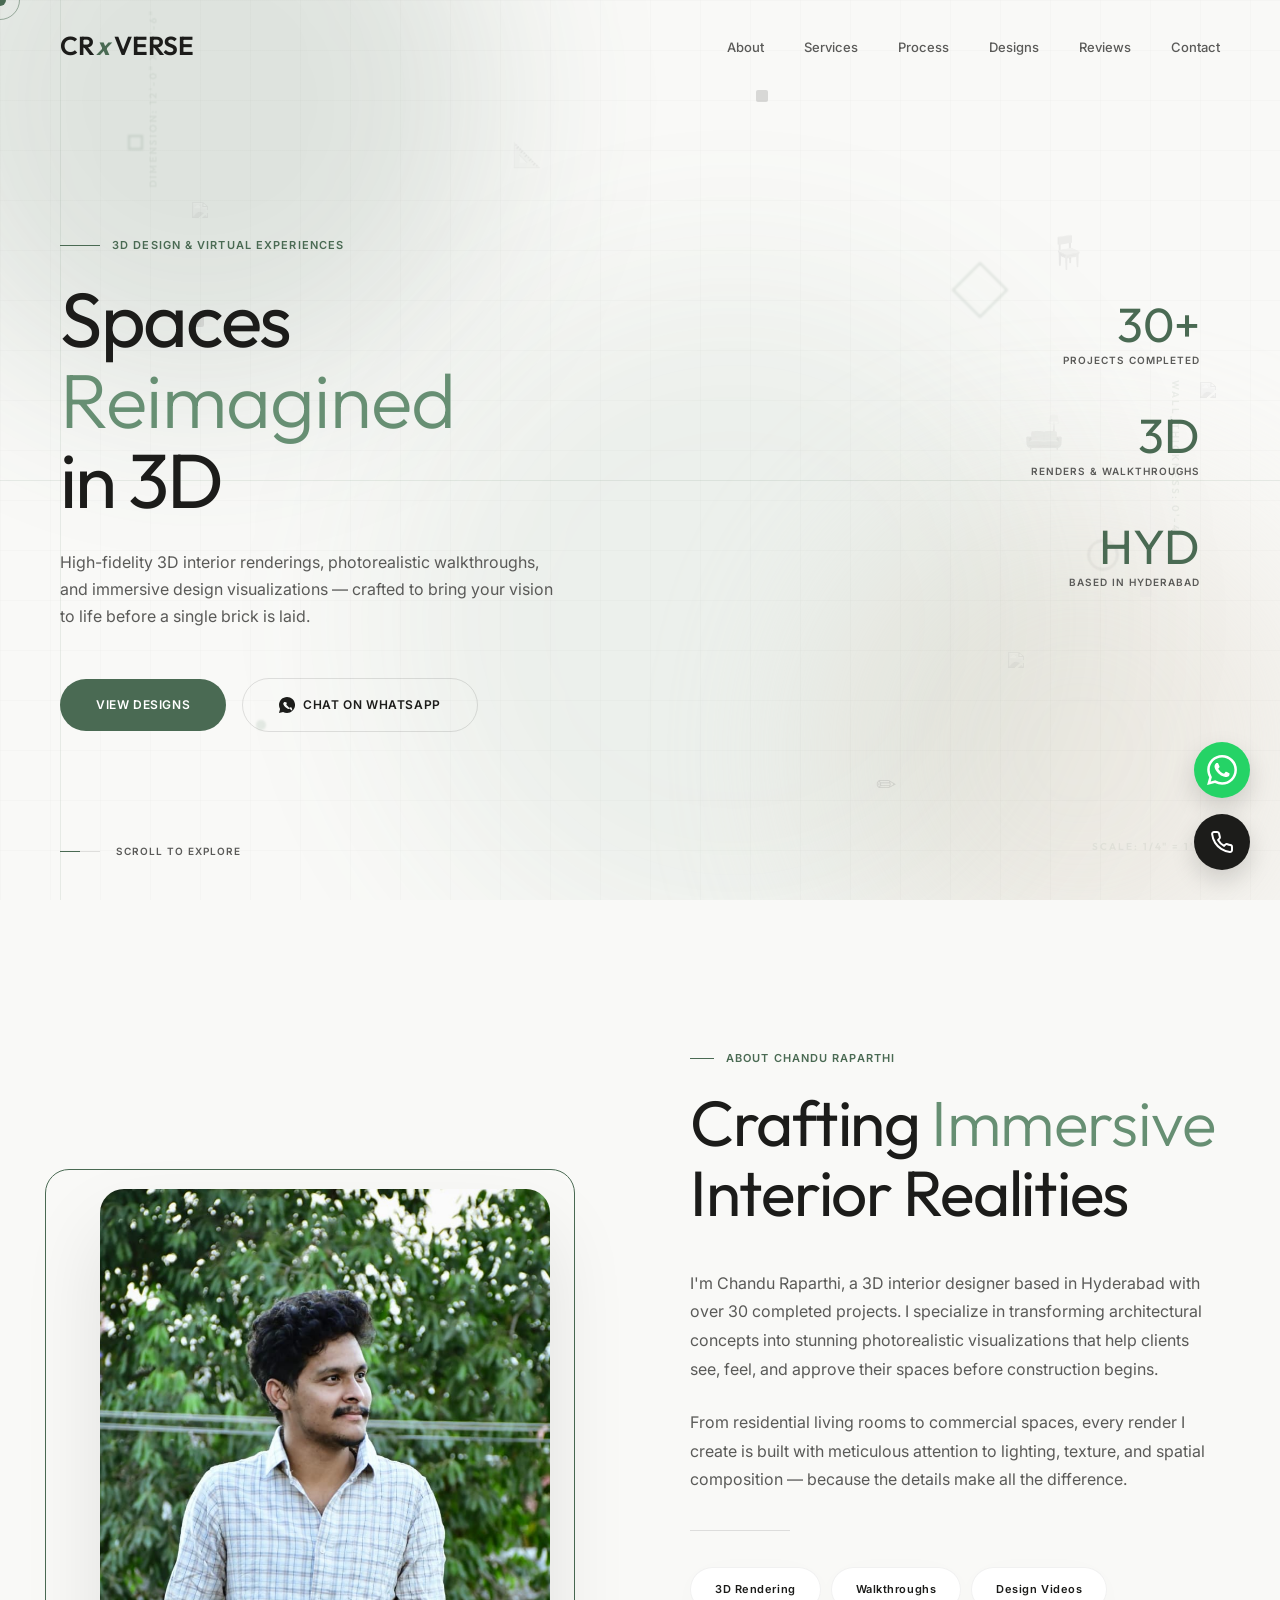
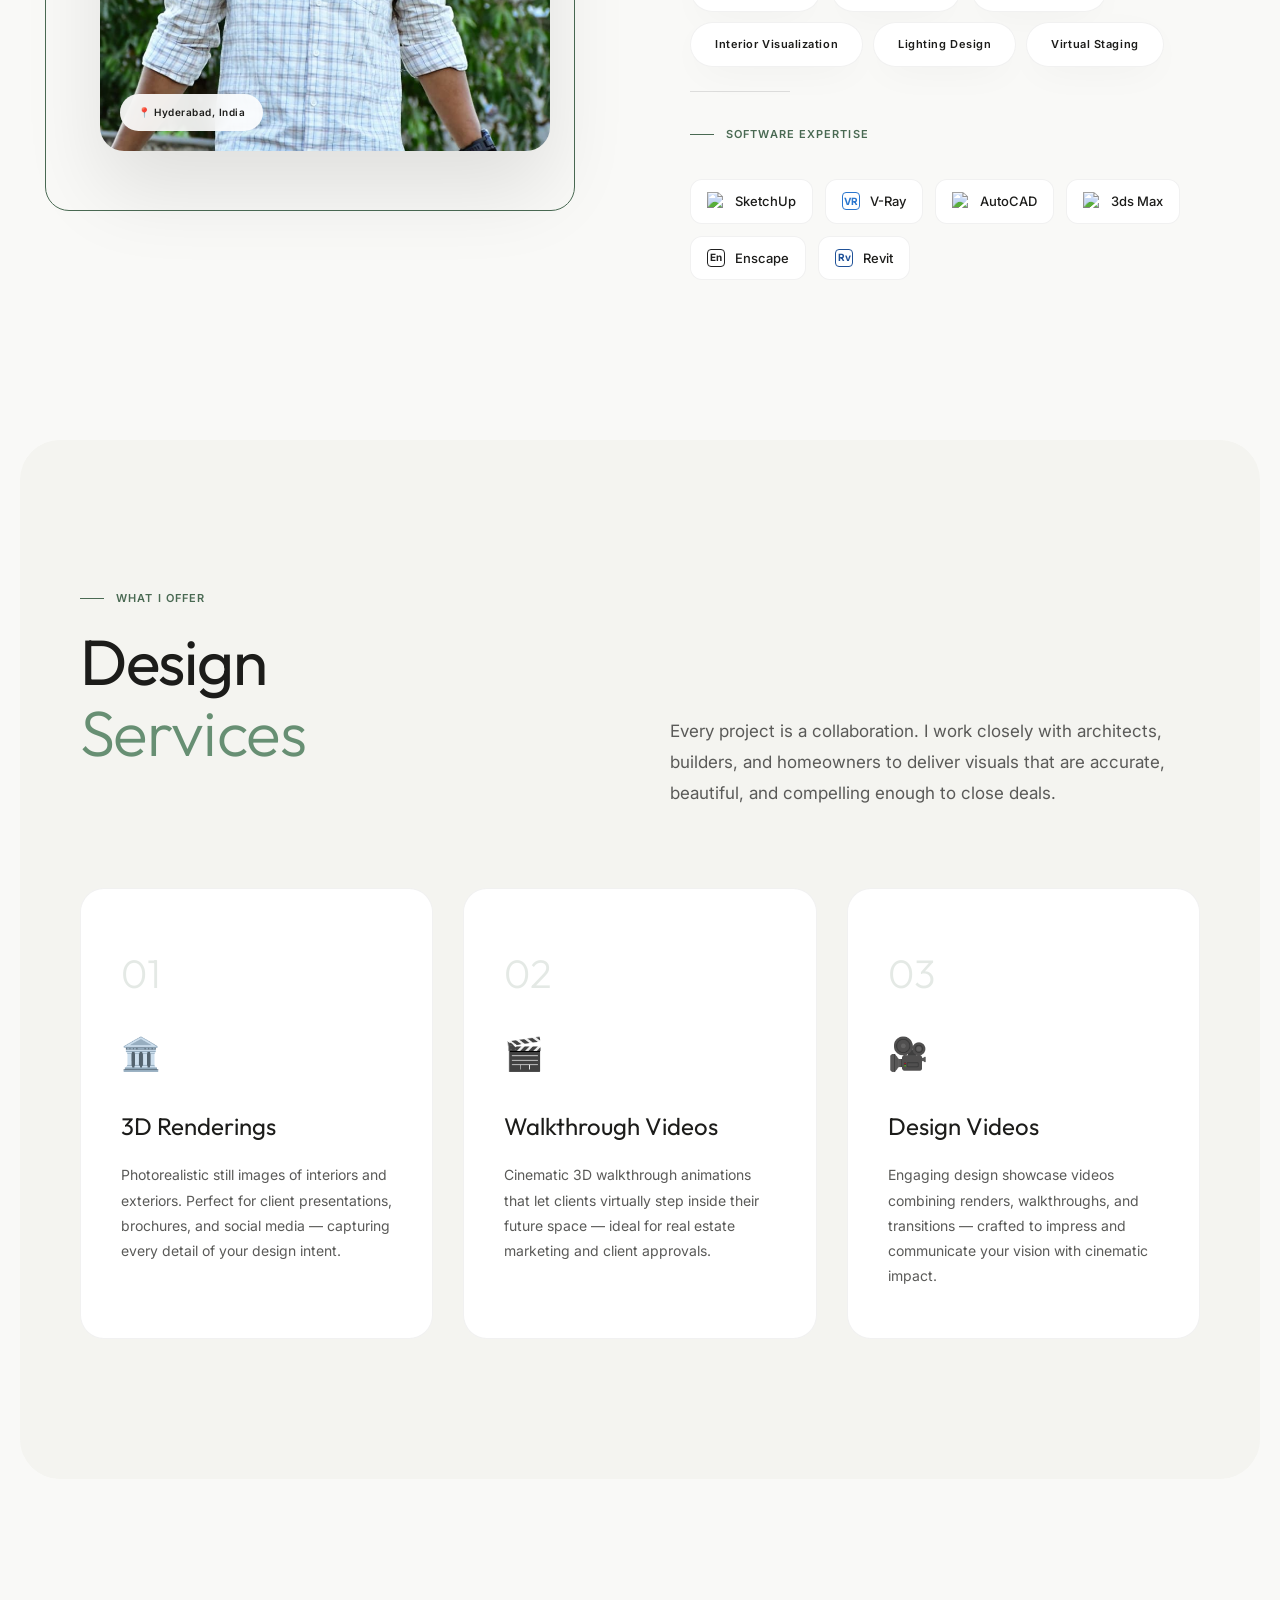
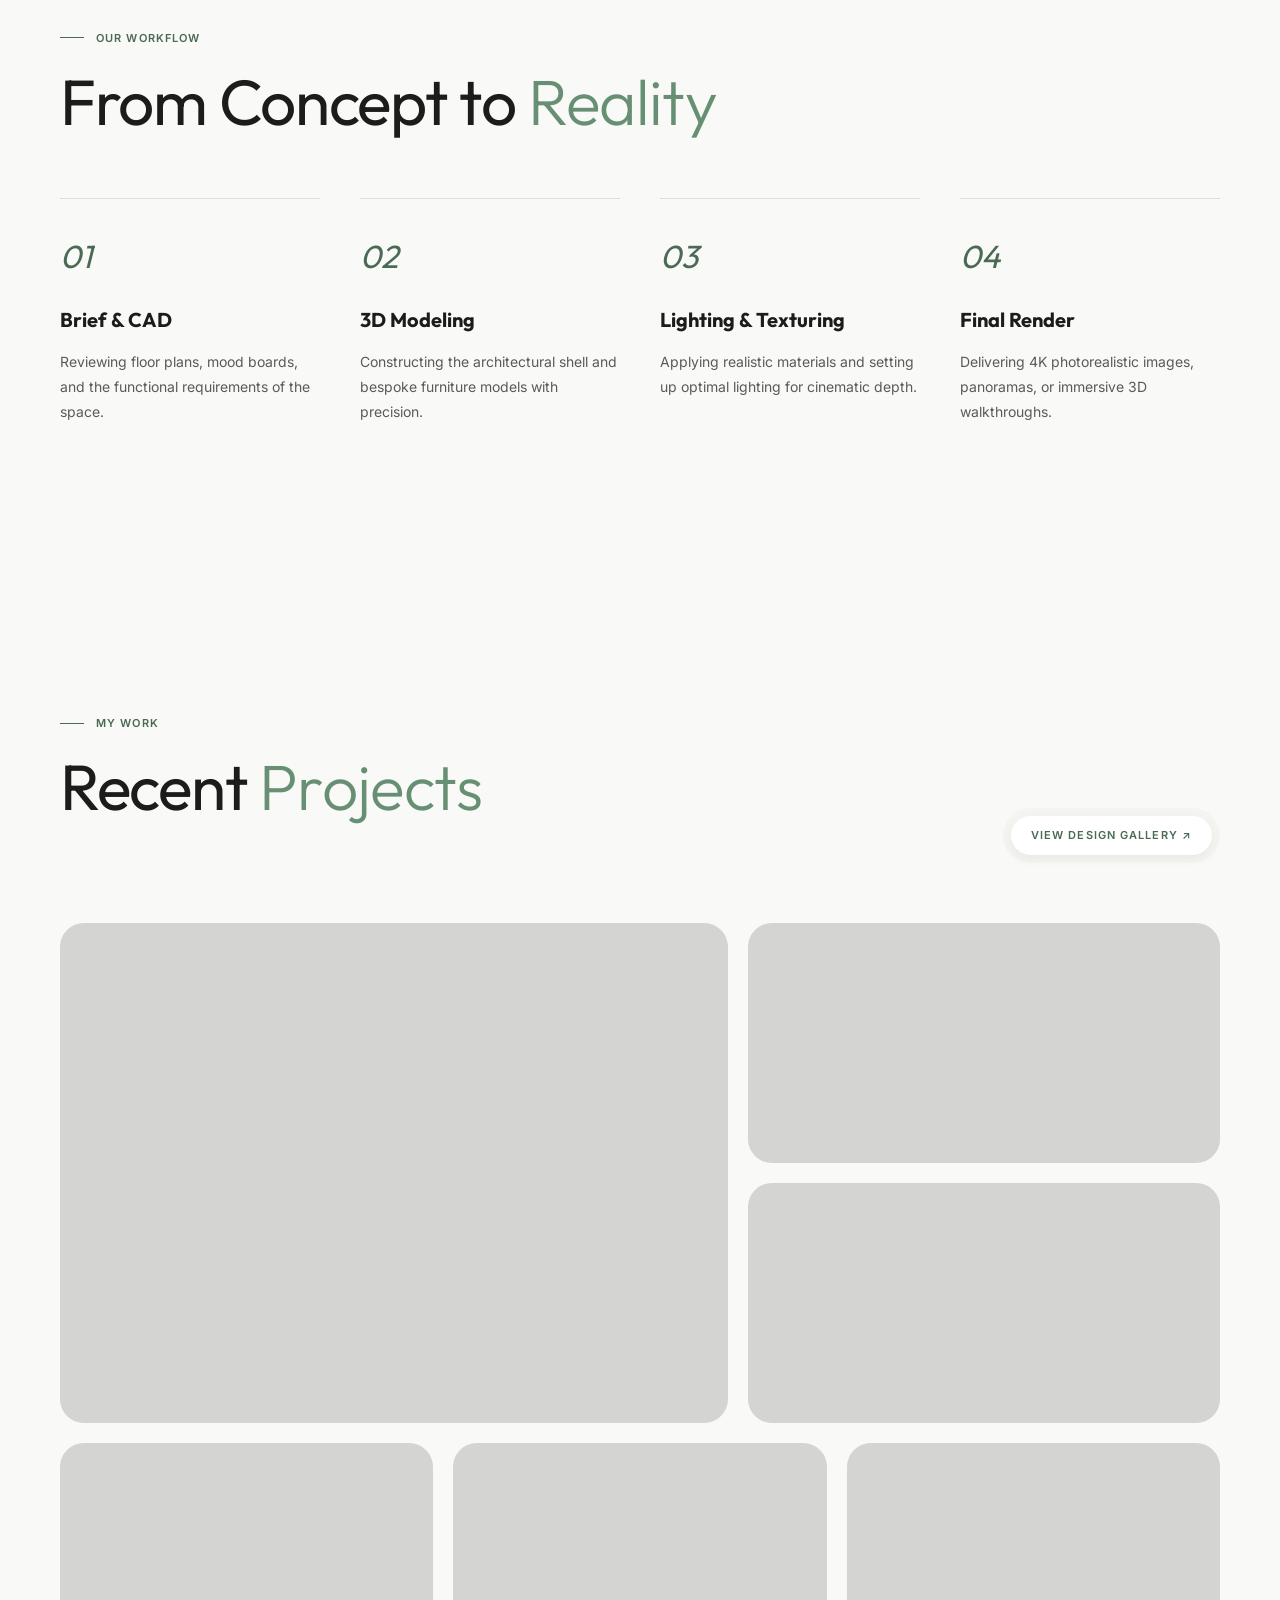
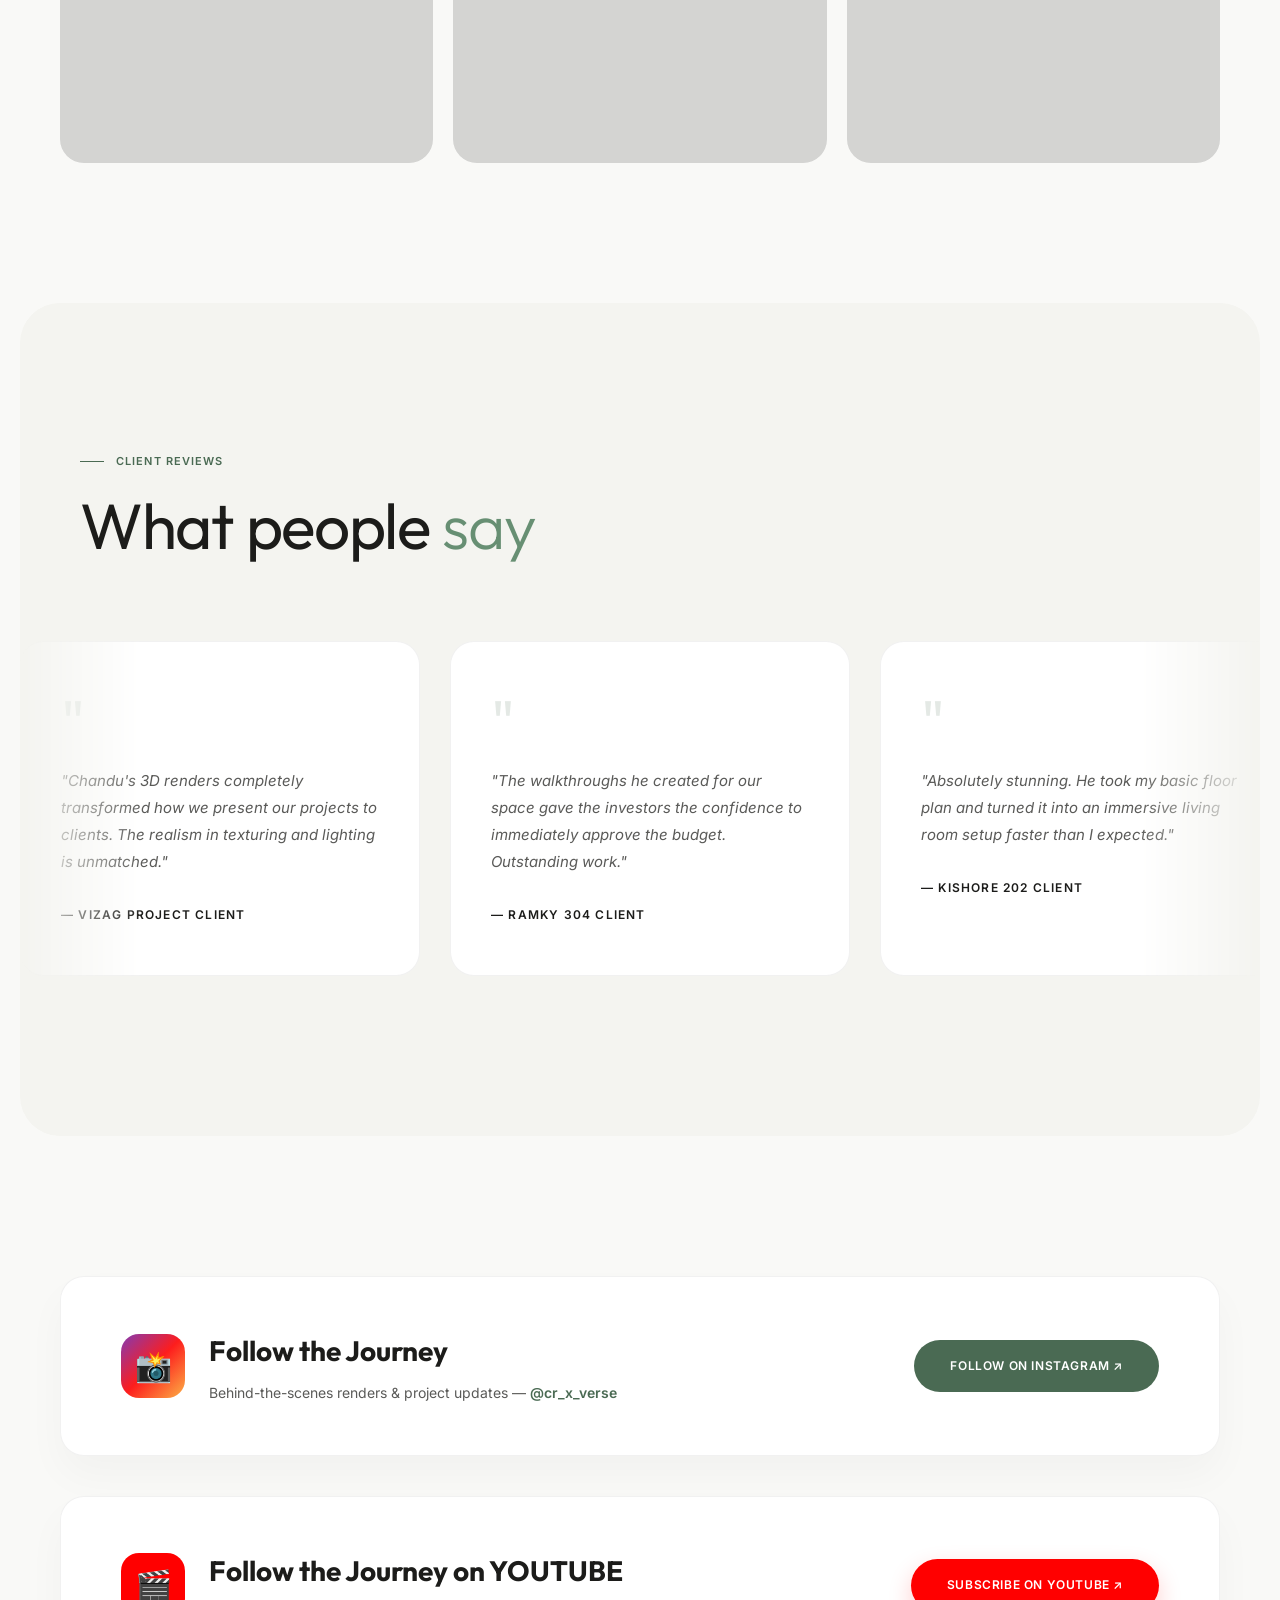
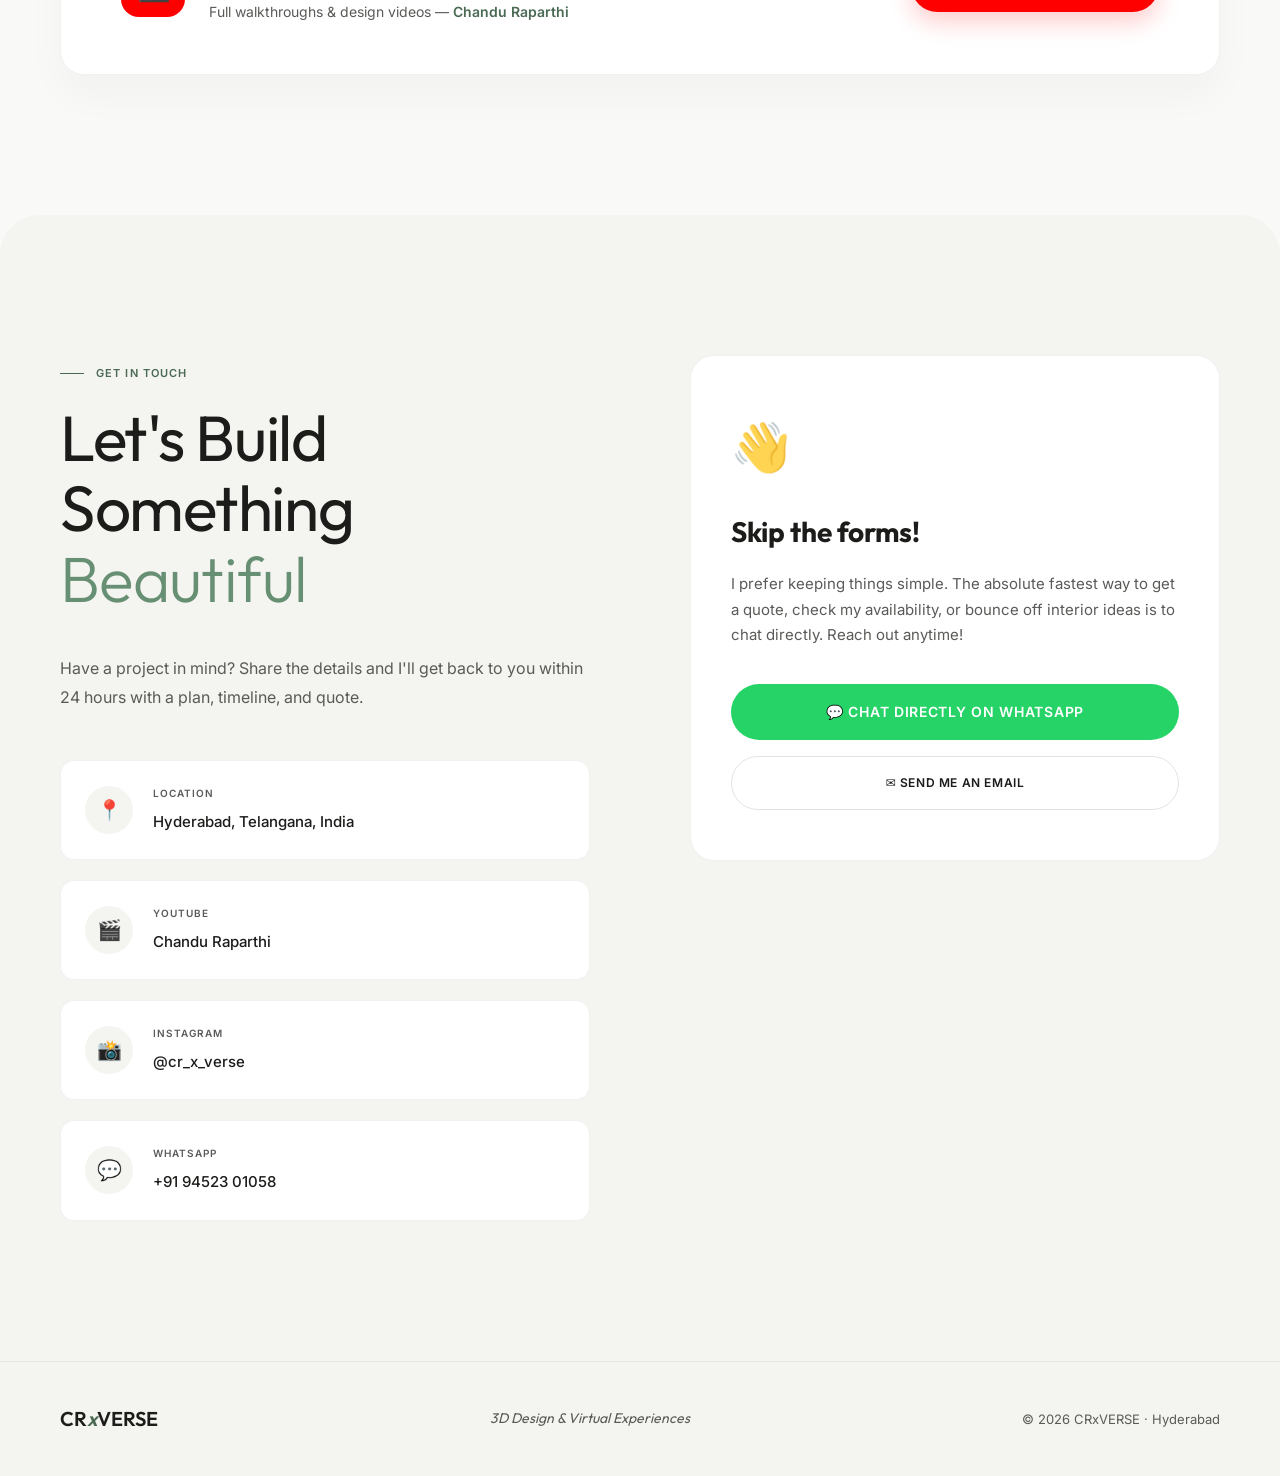
==== commit 360373da: "Refactor code structure for improved readability and maintainability" ====
--- a/index.html
+++ b/index.html
@@ -54,7 +54,7 @@
       <li><a href="#about">About</a></li>
       <li><a href="#services">Services</a></li>
       <li><a href="#process">Process</a></li>
-      <li><a href="#portfolio">Portfolio</a></li>
+      <li><a href="#designs">Designs</a></li>
       <li><a href="#testimonials">Reviews</a></li>
       <li><a href="#contact">Contact</a></li>
     </ul>
@@ -103,7 +103,7 @@
         to bring your vision to life before a single brick is laid.
       </p>
       <div class="hero-cta">
-        <a href="#portfolio" class="btn-gold">View Portfolio</a>
+        <a href="#designs" class="btn-gold">View Designs</a>
         <a href="https://wa.me/919452301058" target="_blank" class="btn-outline" style="display:flex; gap:8px;">
           <svg style="width:16px; height:16px;" fill="currentColor" viewBox="0 0 24 24">
             <path
@@ -271,103 +271,85 @@
     </div>
   </section>
 
-  <!-- ── PORTFOLIO ── -->
-  <section id="portfolio">
-    <div class="portfolio-header">
+  <!-- ── DESIGNS ── -->
+  <section id="designs">
+    <div class="designs-header">
       <div>
         <div class="section-label reveal">My Work</div>
         <h2 class="section-title reveal reveal-delay-1">Recent <em>Projects</em></h2>
       </div>
-      <div class="portfolio-filter reveal">
+      <div class="designs-filter reveal">
         <a href="portfolio.html" class="filter-btn active"
           style="display: inline-flex; align-items: center; gap: 8px; text-decoration: none;">
-          View Full Portfolio ↗
+          View Design Gallery ↗
         </a>
       </div>
     </div>
 
-    <div class="portfolio-grid">
+    <div class="designs-grid">
       <!-- Card 1 — Featured Large -->
-      <a href="Projects/Vizag.pdf" target="_blank" class="project-card" style="display: block; text-decoration: none;">
-        <div class="project-placeholder">
-          <div class="ph-grid"></div>
-          <div class="ph-icon" style="font-size: 60px;">🏔️</div>
-          <div class="ph-label" style="margin-top: 15px; font-size: 12px; color: var(--accent);">View PDF ↗
-          </div>
+      <a href="designs/1/v3/mb1.png" target="_blank" class="project-card" style="display: block; text-decoration: none;">
+        <div class="project-image" style="background-image: url('designs/1/v3/mb1.png');">
+          <div class="image-overlay"></div>
         </div>
         <div class="project-overlay">
-          <div class="project-cat">Project PDF</div>
-          <div class="project-name">Vizag Project</div>
+          <div class="project-cat">Master Bedroom</div>
+          <div class="project-name">V-Ray Render 01</div>
         </div>
       </a>
 
       <!-- Card 2 -->
-      <a href="Projects/KISHORE_202.pdf" target="_blank" class="project-card"
-        style="display: block; text-decoration: none;">
-        <div class="project-placeholder">
-          <div class="ph-grid"></div>
-          <div class="ph-icon" style="font-size: 44px;">🏢</div>
-          <div class="ph-label" style="margin-top: 10px; color: var(--accent);">View PDF ↗</div>
+      <a href="designs/2/mb1.png" target="_blank" class="project-card" style="display: block; text-decoration: none;">
+        <div class="project-image" style="background-image: url('designs/2/mb1.png');">
+           <div class="image-overlay"></div>
         </div>
         <div class="project-overlay">
-          <div class="project-cat">Project PDF</div>
-          <div class="project-name">Kishore 202</div>
+          <div class="project-cat">Living Room</div>
+          <div class="project-name">V-Ray Render 02</div>
         </div>
       </a>
 
       <!-- Card 3 -->
-      <a href="Projects/Ramky304.pptx.pdf" target="_blank" class="project-card"
-        style="display: block; text-decoration: none;">
-        <div class="project-placeholder">
-          <div class="ph-grid"></div>
-          <div class="ph-icon" style="font-size: 44px;">🎥</div>
-          <div class="ph-label" style="margin-top: 10px; color: var(--accent);">View PDF ↗</div>
+      <a href="designs/3/MB1.png" target="_blank" class="project-card" style="display: block; text-decoration: none;">
+        <div class="project-image" style="background-image: url('designs/3/MB1.png');">
+           <div class="image-overlay"></div>
         </div>
         <div class="project-overlay">
-          <div class="project-cat">Project PDF</div>
-          <div class="project-name">Ramky 304</div>
+          <div class="project-cat">Dining Interior</div>
+          <div class="project-name">V-Ray Render 03</div>
         </div>
       </a>
 
       <!-- Card 4 -->
-      <a href="Projects/BennySir.pdf" target="_blank" class="project-card"
-        style="display: block; text-decoration: none;">
-        <div class="project-placeholder">
-          <div class="ph-grid"></div>
-          <div class="ph-icon" style="font-size: 44px;">🛋️</div>
-          <div class="ph-label" style="margin-top: 10px; color: var(--accent);">View PDF ↗</div>
+      <a href="designs/4/1.png" target="_blank" class="project-card" style="display: block; text-decoration: none;">
+        <div class="project-image" style="background-image: url('designs/4/1.png');">
+           <div class="image-overlay"></div>
         </div>
         <div class="project-overlay">
-          <div class="project-cat">Project PDF</div>
-          <div class="project-name">Benny Sir<br>Project</div>
+          <div class="project-cat">Kitchen Design</div>
+          <div class="project-name">V-Ray Render 04</div>
         </div>
       </a>
 
       <!-- Card 5 -->
-      <a href="Projects/NESTILO205.pdf" target="_blank" class="project-card"
-        style="display: block; text-decoration: none;">
-        <div class="project-placeholder">
-          <div class="ph-grid"></div>
-          <div class="ph-icon" style="font-size: 44px;">✨</div>
-          <div class="ph-label" style="margin-top: 10px; color: var(--accent);">View PDF ↗</div>
+      <a href="designs/5/MB1.png" target="_blank" class="project-card" style="display: block; text-decoration: none;">
+        <div class="project-image" style="background-image: url('designs/5/MB1.png');">
+           <div class="image-overlay"></div>
         </div>
         <div class="project-overlay">
-          <div class="project-cat">Project PDF</div>
-          <div class="project-name">Nestilo 205</div>
+          <div class="project-cat">Master Suite</div>
+          <div class="project-name">V-Ray Render 05</div>
         </div>
       </a>
 
       <!-- Card 6 -->
-      <a href="Projects/SUNESHINE_117.pdf" target="_blank" class="project-card"
-        style="display: block; text-decoration: none;">
-        <div class="project-placeholder">
-          <div class="ph-grid"></div>
-          <div class="ph-icon" style="font-size: 44px;">☀️</div>
-          <div class="ph-label" style="margin-top: 10px; color: var(--accent);">View PDF ↗</div>
+      <a href="designs/6/mb1.png" target="_blank" class="project-card" style="display: block; text-decoration: none;">
+        <div class="project-image" style="background-image: url('designs/6/mb1.png');">
+           <div class="image-overlay"></div>
         </div>
         <div class="project-overlay">
-          <div class="project-cat">Project PDF</div>
-          <div class="project-name">Sunshine 117</div>
+          <div class="project-cat">Drawing Room</div>
+          <div class="project-name">V-Ray Render 06</div>
         </div>
       </a>
     </div>
--- a/styles.css
+++ b/styles.css
@@ -370,34 +370,42 @@
 .service-name { font-family: var(--font-display); font-size: 24px; color: var(--text-primary); margin-bottom: 16px; }
 .service-desc { font-size: 14px; color: var(--text-secondary); line-height: 1.8; }
 
-/* ── PORTFOLIO ── */
-#portfolio { padding: 140px 60px; }
-.portfolio-header { display: flex; justify-content: space-between; align-items: flex-end; margin-bottom: 60px; }
-.portfolio-filter { display: flex; gap: 8px; flex-wrap: wrap; background: var(--bg-secondary); padding: 8px; border-radius: 40px; justify-content: center; }
+/* ── DESIGNS ── */
+#designs { padding: 140px 60px; }
+.designs-header { display: flex; justify-content: space-between; align-items: flex-end; margin-bottom: 60px; }
+.designs-filter { display: flex; gap: 8px; flex-wrap: wrap; background: var(--bg-secondary); padding: 8px; border-radius: 40px; justify-content: center; }
 .filter-btn {
   padding: 10px 20px; background: transparent; border: none; border-radius: 30px;
   font-size: 11px; font-weight: 600; text-transform: uppercase; letter-spacing: 0.1em; color: var(--text-secondary); cursor: pointer; transition: all 0.3s;
 }
 .filter-btn.active, .filter-btn:hover { background: var(--bg-card); color: var(--accent); box-shadow: 0 4px 12px rgba(0,0,0,0.05); }
 
-.portfolio-grid { display: grid; grid-template-columns: repeat(12, 1fr); gap: 20px; }
+.designs-grid { display: grid; grid-template-columns: repeat(12, 1fr); gap: 20px; }
 .project-card { border-radius: var(--radius); overflow: hidden; position: relative; background: var(--border); }
 .project-card:nth-child(1) { grid-column: span 7; grid-row: span 2; min-height: 500px; }
 .project-card:nth-child(2) { grid-column: span 5; min-height: 240px; }
 .project-card:nth-child(3) { grid-column: span 5; min-height: 240px; }
 .project-card:nth-child(4), .project-card:nth-child(5), .project-card:nth-child(6) { grid-column: span 4; min-height: 320px; }
 
-.project-placeholder {
-  width: 100%; height: 100%; min-height: inherit; display: flex; flex-direction: column; align-items: center; justify-content: center;
-  background: linear-gradient(135deg, #EBEBE6 0%, #F5F5F0 100%); transition: all 0.6s cubic-bezier(0.165, 0.84, 0.44, 1);
-  position: relative;
-  overflow: hidden;
-}
-/* Blueprint effect on hover */
-.project-card:hover .project-placeholder { background: #1C1C1A; color: #FFF; }
-.project-card:hover .ph-grid { opacity: 0.4; background-size: 15px 15px; }
-.project-card:hover .ph-icon { transform: scale(1.1) rotate(5deg); color: var(--accent-light); opacity: 1; filter: drop-shadow(0 0 10px var(--accent)); }
-.project-card:hover .ph-label { color: #FFF; opacity: 1; }
+.project-image {
+  width: 100%;
+  height: 100%;
+  background-size: cover;
+  background-position: center;
+  transition: transform 0.8s cubic-bezier(0.165, 0.84, 0.44, 1);
+}
+.project-card:hover .project-image {
+  transform: scale(1.1);
+}
+.image-overlay {
+  position: absolute;
+  inset: 0;
+  background: rgba(0,0,0,0.1);
+  transition: all 0.4s;
+}
+.project-card:hover .image-overlay {
+  background: rgba(0,0,0,0.3);
+}
 
 .ph-grid { position: absolute; inset: 0; background-image: radial-gradient(var(--border-strong) 1px, transparent 1px); background-size: 20px 20px; opacity: 0.3; transition: all 0.4s; }
 .ph-icon { font-size: 40px; z-index: 1; margin-bottom: 12px; opacity: 0.8; transition: all 0.4s; }
@@ -624,7 +632,7 @@
 .menu-toggle.is-active .bar:nth-child(3) { transform: translateY(-8px) rotate(-45deg); background-color: var(--accent); }
 
 @media (max-width: 1200px) {
-  .portfolio-grid { grid-template-columns: repeat(2, 1fr); }
+  .designs-grid { grid-template-columns: repeat(2, 1fr); }
   .project-card:nth-child(n) { grid-column: span 1; min-height: 300px; }
   .project-card:nth-child(1) { grid-column: span 2; min-height: 400px; }
 }
@@ -658,7 +666,7 @@
   .process-grid { grid-template-columns: 1fr 1fr; }
   .services-header { grid-template-columns: 1fr; gap: 20px; }
   .services-grid { grid-template-columns: 1fr 1fr; }
-  .portfolio-header { flex-direction: column; gap: 20px; align-items: flex-start; }
+  .designs-header { flex-direction: column; gap: 20px; align-items: flex-start; }
   .contact-grid { grid-template-columns: 1fr; gap: 60px; }
   .insta-banner { flex-direction: column; gap: 30px; align-items: flex-start; }
 }
@@ -679,7 +687,7 @@
   #services { margin: 0; border-radius: 0; }
   .section-title { font-size: 32px; }
   .services-grid, .process-grid, .testi-grid { grid-template-columns: 1fr; }
-  .portfolio-grid { display: flex; flex-direction: column; gap: 20px; }
+  .designs-grid { display: flex; flex-direction: column; gap: 20px; }
   .project-card:nth-child(n) { min-height: 280px; }
   .form-row { grid-template-columns: 1fr; }
   footer { padding: 30px 20px; flex-direction: column; gap: 15px; text-align: center; }
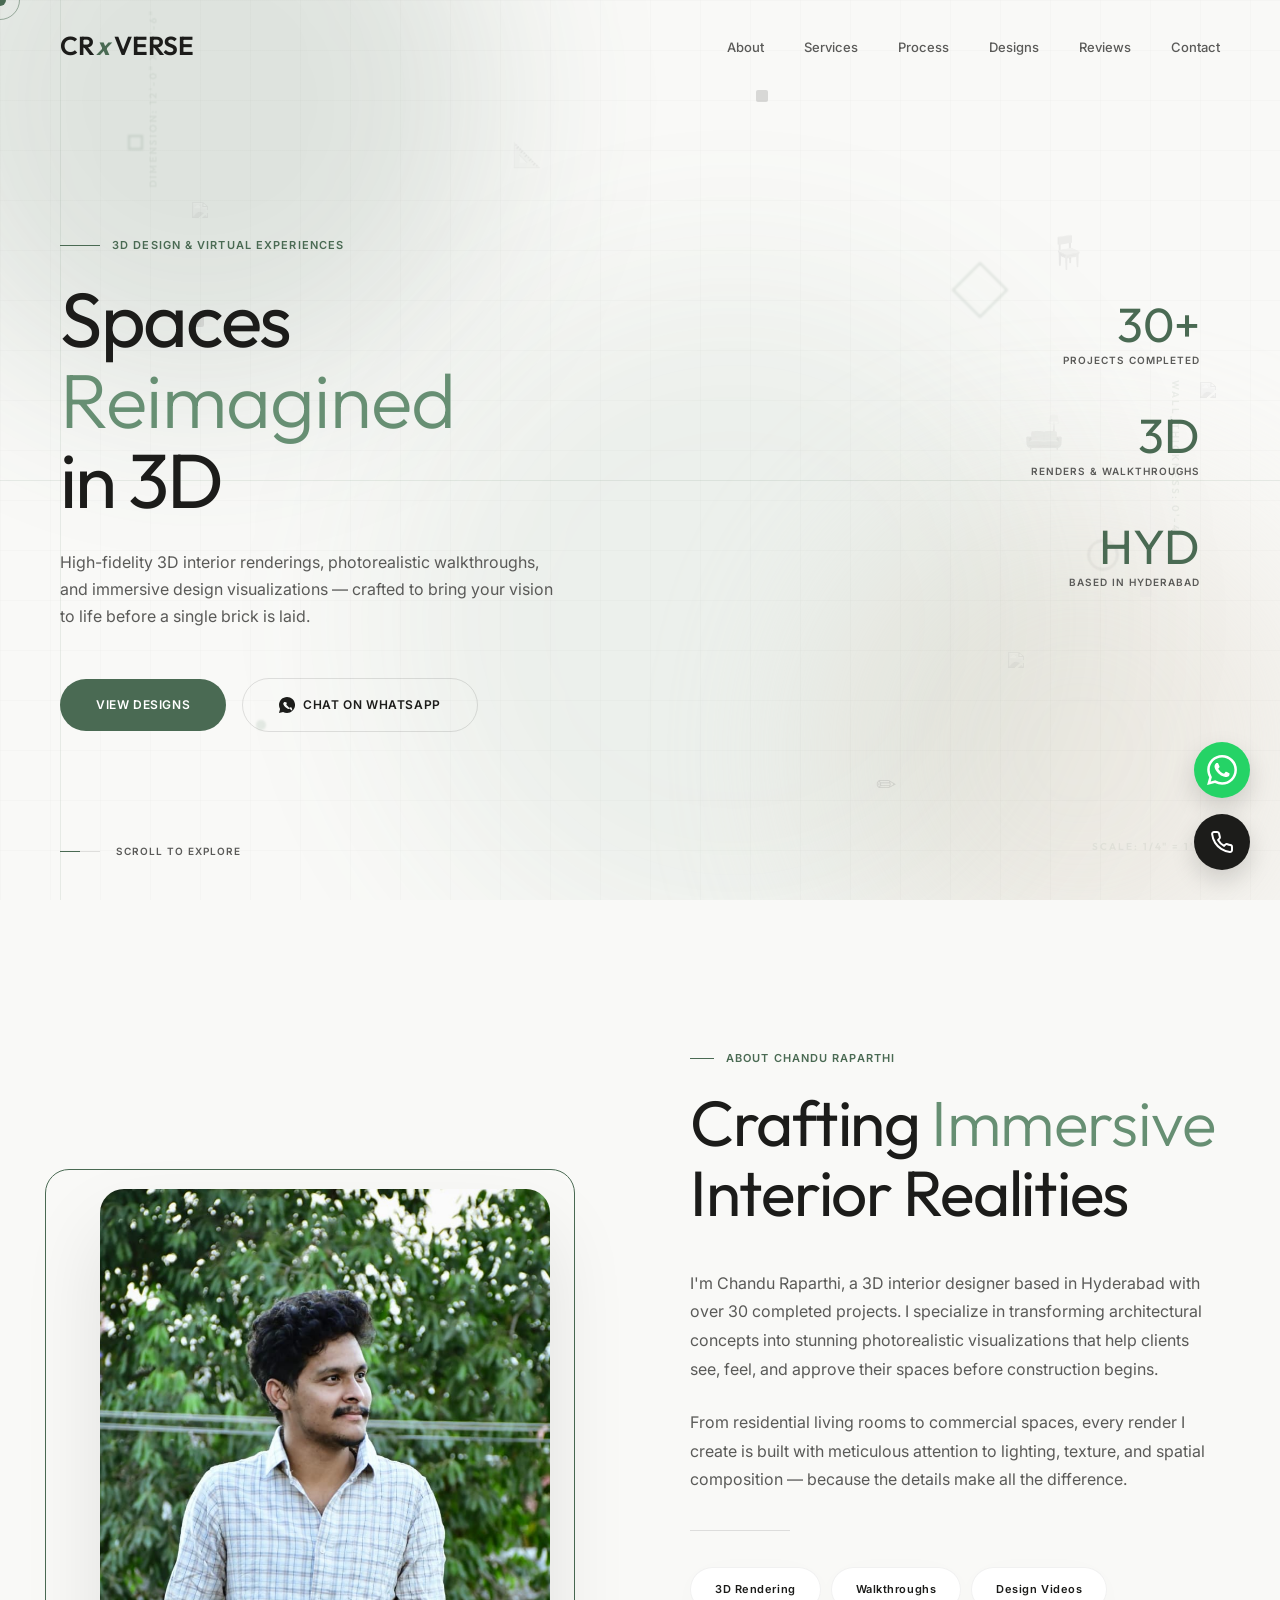
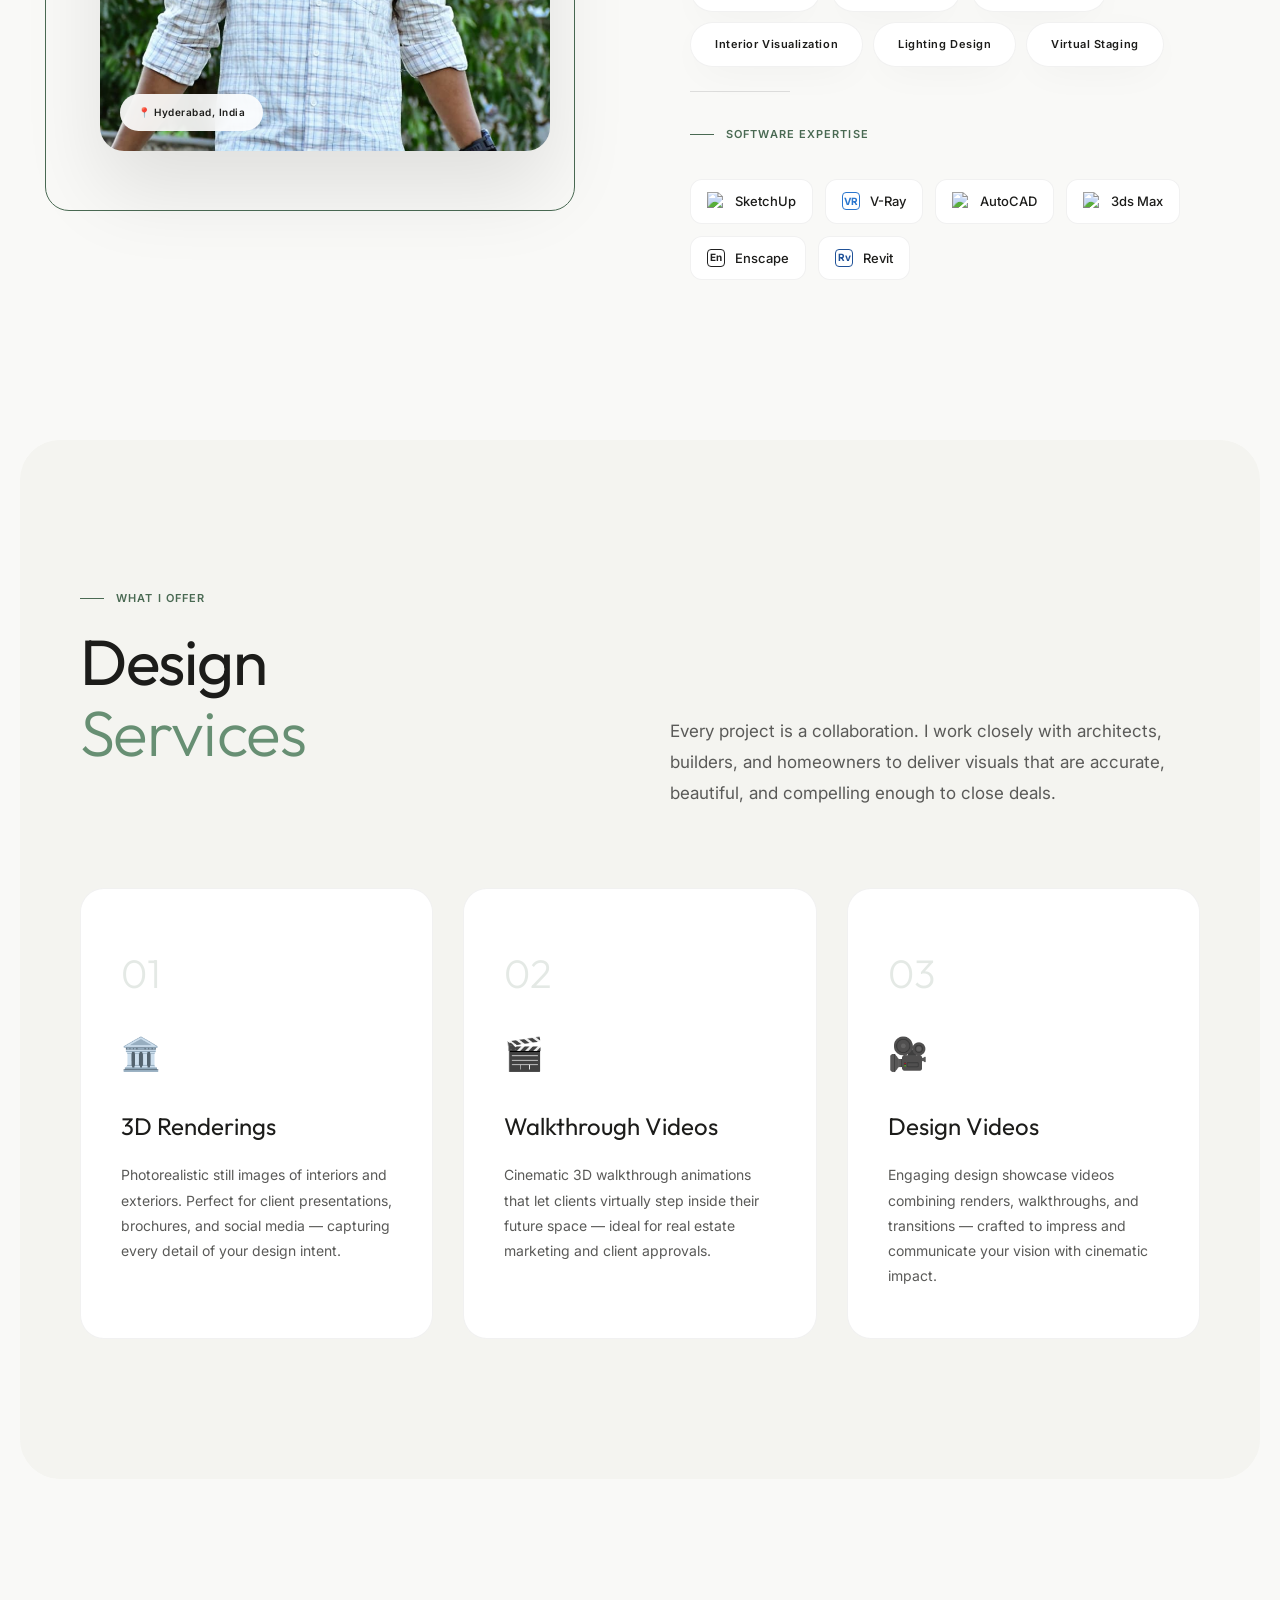
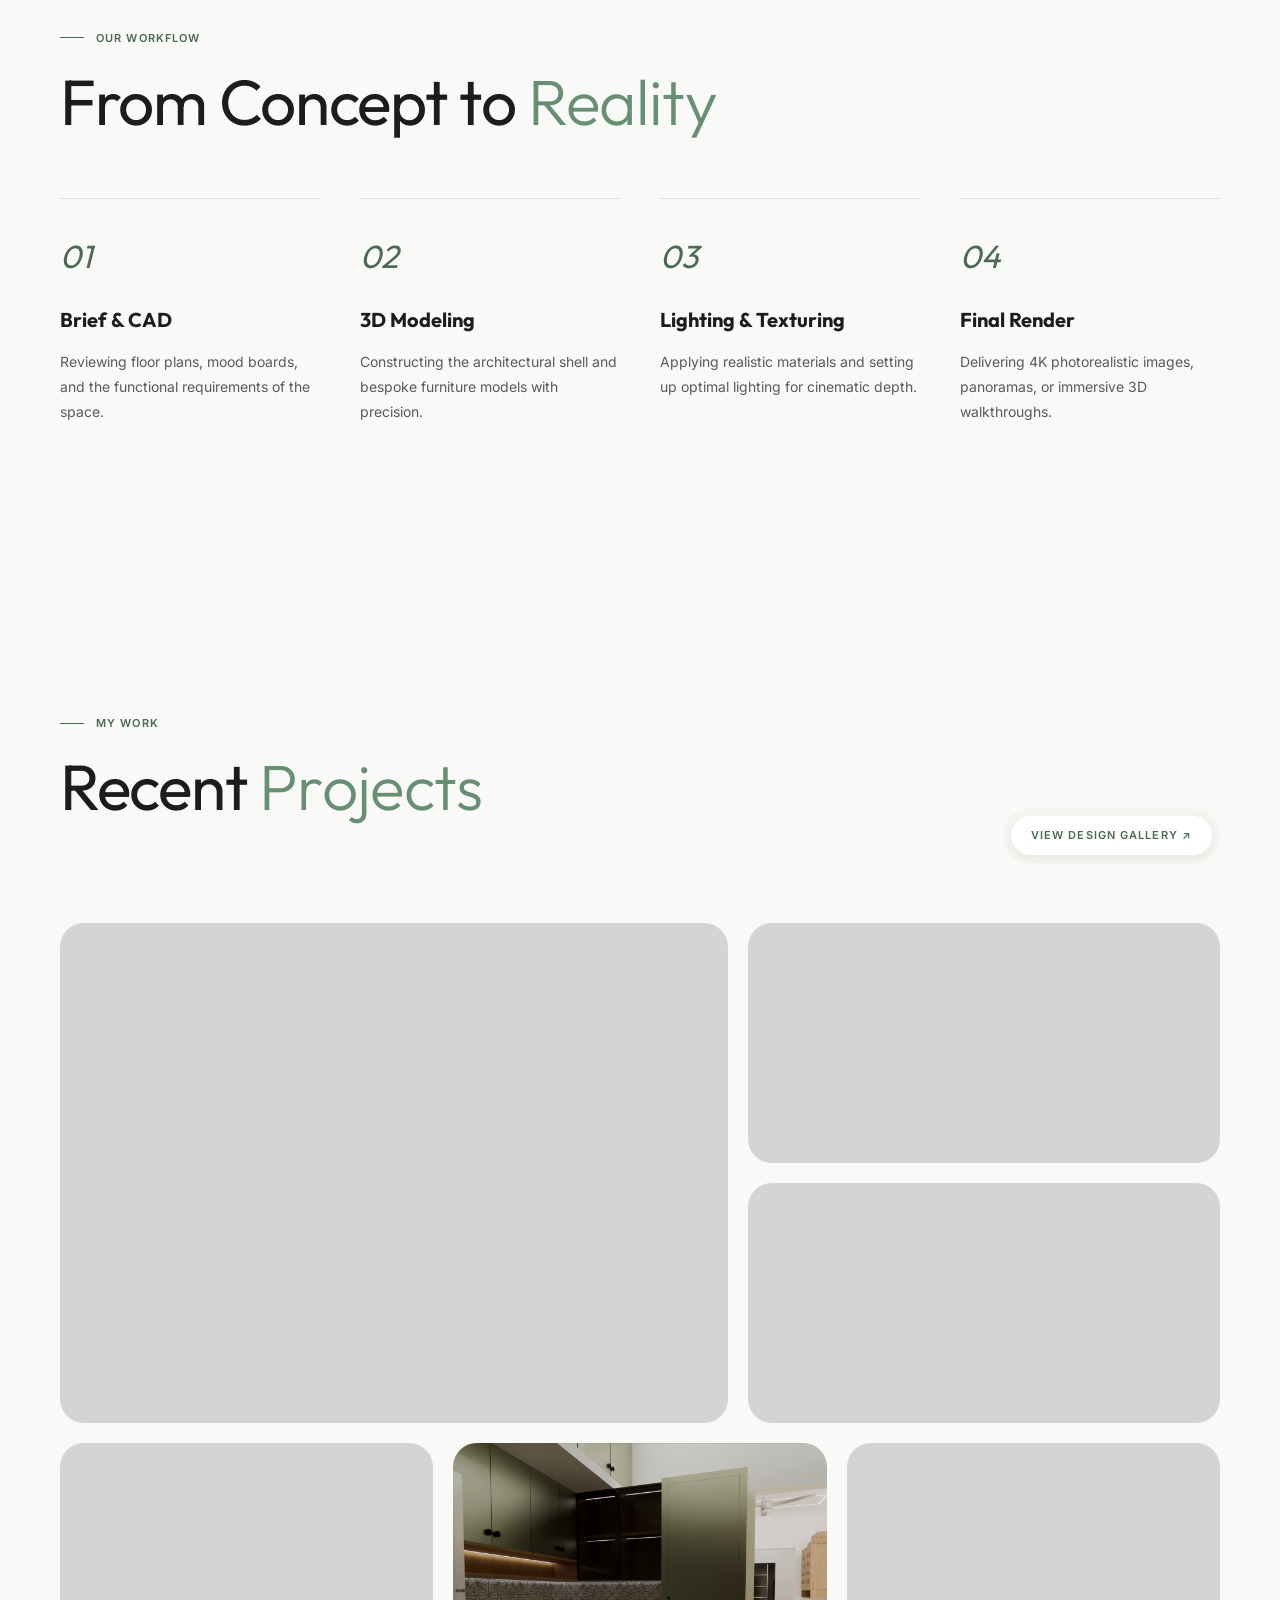
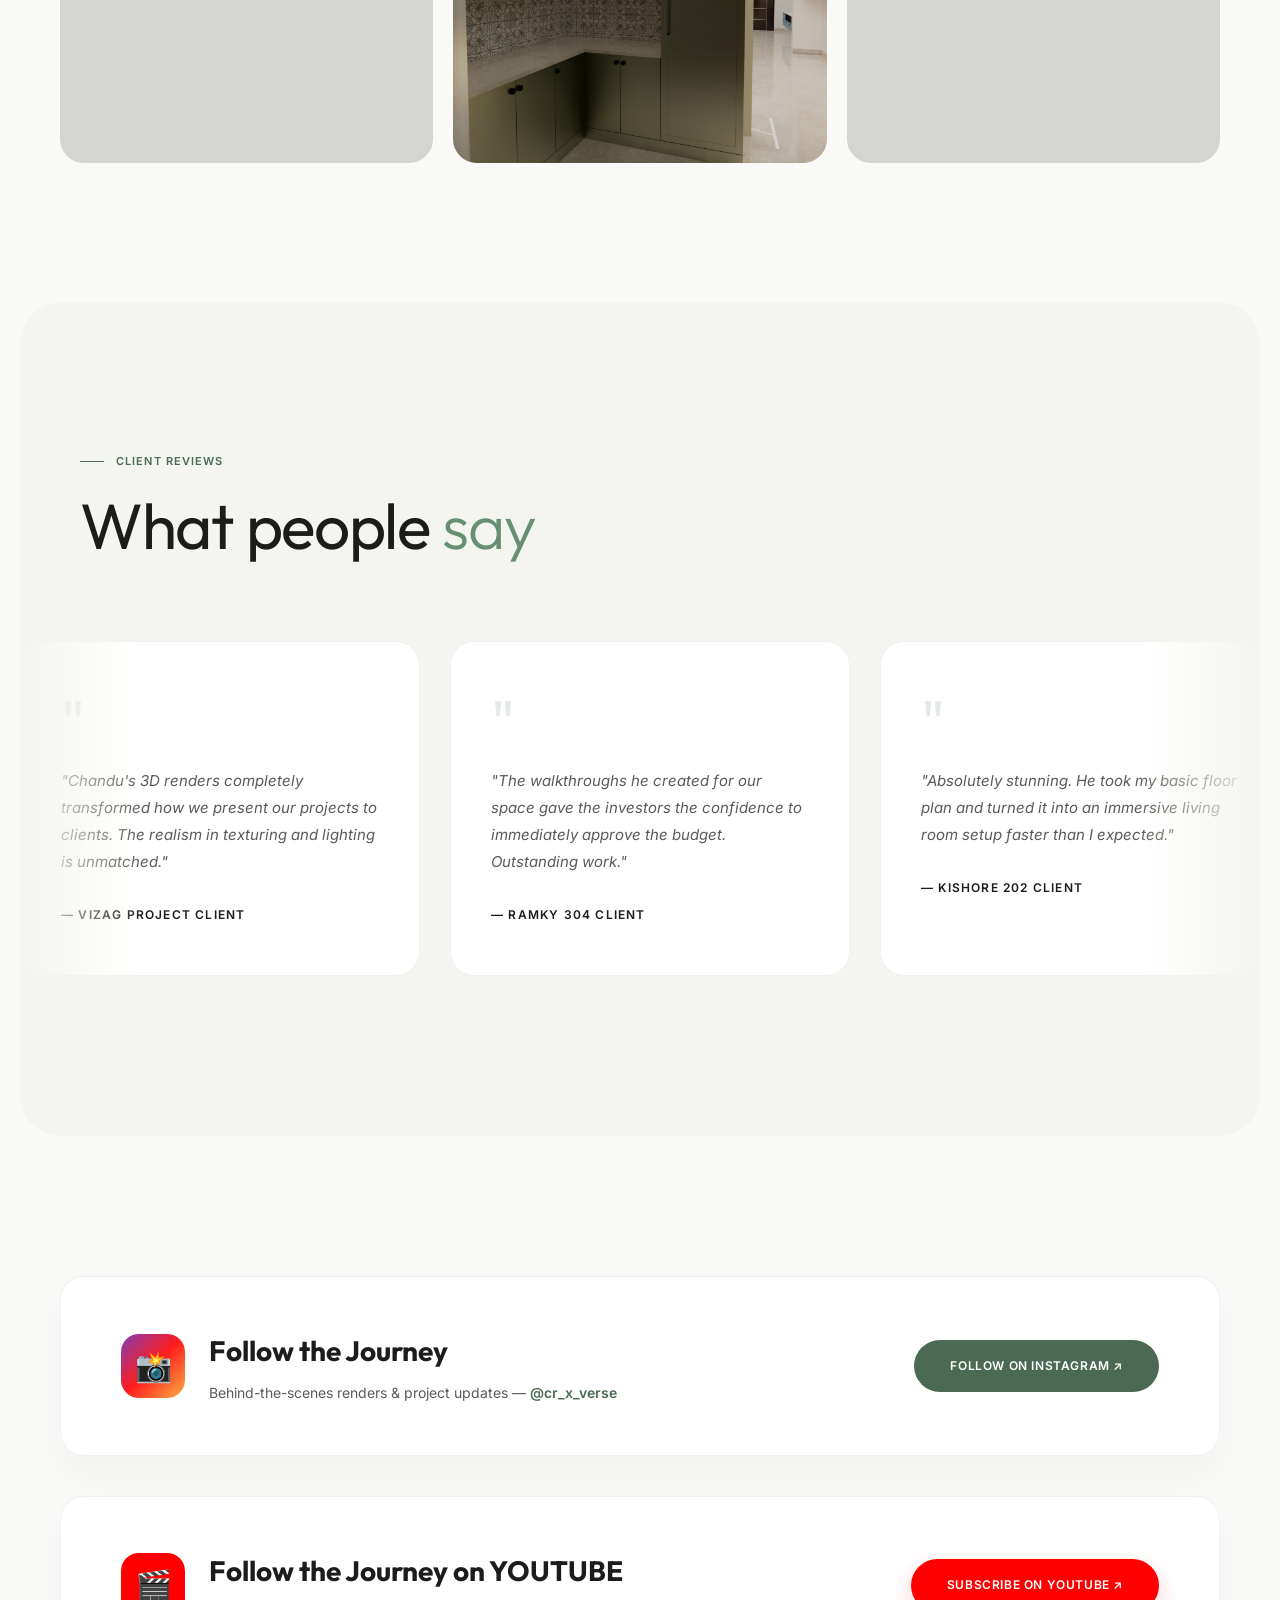
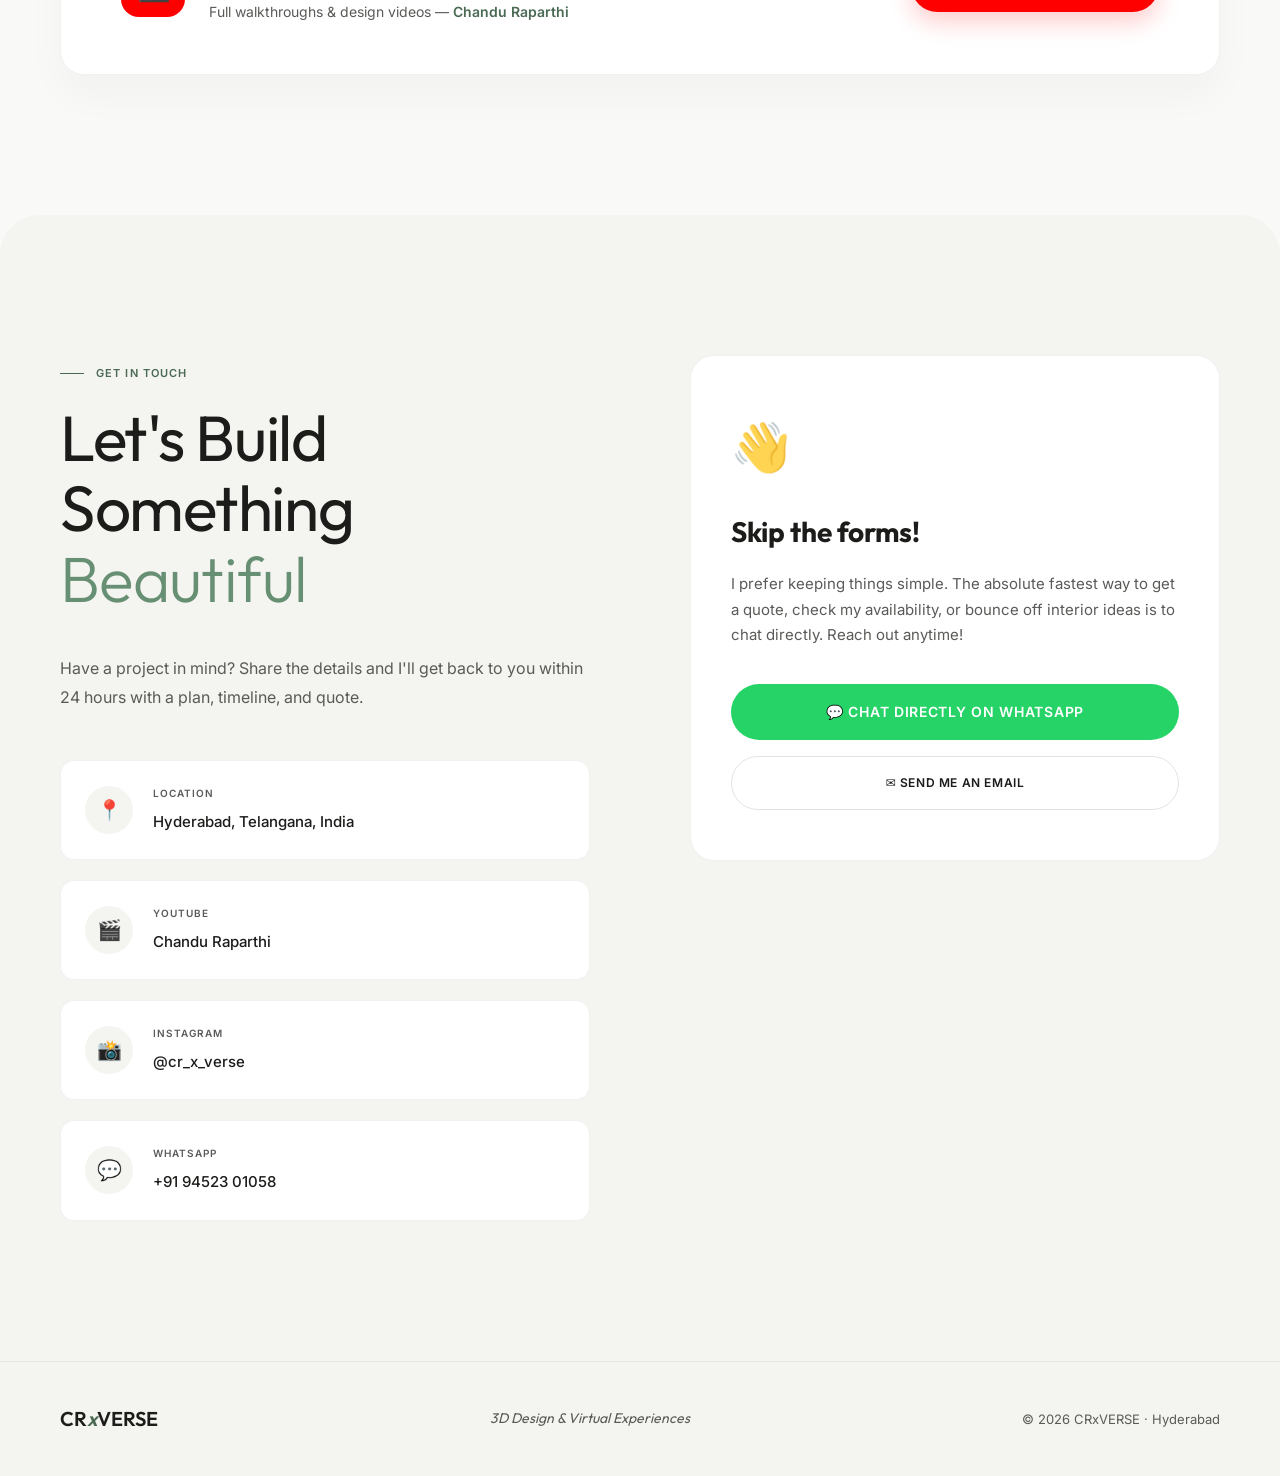
==== commit 04f2c425: "feat: add new design assets and update portfolio image list with CSS formatting improvements" ====
--- a/index.html
+++ b/index.html
@@ -288,68 +288,68 @@
 
     <div class="designs-grid">
       <!-- Card 1 — Featured Large -->
-      <a href="designs/1/v3/mb1.png" target="_blank" class="project-card" style="display: block; text-decoration: none;">
-        <div class="project-image" style="background-image: url('designs/1/v3/mb1.png');">
+      <a href="portfolio.html" class="project-card" style="display: block; text-decoration: none;">
+        <div class="project-image" style="background-image: url('designs/18/{1047756D-23C3-4EC9-9384-13C0360C38D5}.png');">
           <div class="image-overlay"></div>
         </div>
         <div class="project-overlay">
-          <div class="project-cat">Master Bedroom</div>
-          <div class="project-name">V-Ray Render 01</div>
+          <div class="project-cat">Latest Design</div>
+          <div class="project-name">V-Ray Render 18-01</div>
         </div>
       </a>
 
       <!-- Card 2 -->
-      <a href="designs/2/mb1.png" target="_blank" class="project-card" style="display: block; text-decoration: none;">
-        <div class="project-image" style="background-image: url('designs/2/mb1.png');">
+      <a href="portfolio.html" class="project-card" style="display: block; text-decoration: none;">
+        <div class="project-image" style="background-image: url('designs/18/{174535E1-6975-4F2B-A6AB-2521CEFEA3D5}.png');">
            <div class="image-overlay"></div>
         </div>
         <div class="project-overlay">
-          <div class="project-cat">Living Room</div>
-          <div class="project-name">V-Ray Render 02</div>
+          <div class="project-cat">Modern Interior</div>
+          <div class="project-name">V-Ray Render 18-02</div>
         </div>
       </a>
 
       <!-- Card 3 -->
-      <a href="designs/3/MB1.png" target="_blank" class="project-card" style="display: block; text-decoration: none;">
-        <div class="project-image" style="background-image: url('designs/3/MB1.png');">
+      <a href="portfolio.html" class="project-card" style="display: block; text-decoration: none;">
+        <div class="project-image" style="background-image: url('designs/17/{103340F1-1436-4588-A07F-5AE4C03DCC6F}.png');">
            <div class="image-overlay"></div>
         </div>
         <div class="project-overlay">
-          <div class="project-cat">Dining Interior</div>
-          <div class="project-name">V-Ray Render 03</div>
+          <div class="project-cat">Luxury Living</div>
+          <div class="project-name">V-Ray Render 17-01</div>
         </div>
       </a>
 
       <!-- Card 4 -->
-      <a href="designs/4/1.png" target="_blank" class="project-card" style="display: block; text-decoration: none;">
-        <div class="project-image" style="background-image: url('designs/4/1.png');">
+      <a href="portfolio.html" class="project-card" style="display: block; text-decoration: none;">
+        <div class="project-image" style="background-image: url('designs/17/{1114D91E-C56F-4B32-ABA1-286DA5AD569C}.png');">
            <div class="image-overlay"></div>
         </div>
         <div class="project-overlay">
-          <div class="project-cat">Kitchen Design</div>
-          <div class="project-name">V-Ray Render 04</div>
+          <div class="project-cat">Contemporary Design</div>
+          <div class="project-name">V-Ray Render 17-02</div>
         </div>
       </a>
 
       <!-- Card 5 -->
-      <a href="designs/5/MB1.png" target="_blank" class="project-card" style="display: block; text-decoration: none;">
-        <div class="project-image" style="background-image: url('designs/5/MB1.png');">
+      <a href="portfolio.html" class="project-card" style="display: block; text-decoration: none;">
+        <div class="project-image" style="background-image: url('designs/18/{229A5EEA-B7D7-481A-B207-4F8E49614595}.png');">
            <div class="image-overlay"></div>
         </div>
         <div class="project-overlay">
-          <div class="project-cat">Master Suite</div>
-          <div class="project-name">V-Ray Render 05</div>
+          <div class="project-cat">Elegant Spaces</div>
+          <div class="project-name">V-Ray Render 18-03</div>
         </div>
       </a>
 
       <!-- Card 6 -->
-      <a href="designs/6/mb1.png" target="_blank" class="project-card" style="display: block; text-decoration: none;">
-        <div class="project-image" style="background-image: url('designs/6/mb1.png');">
+      <a href="portfolio.html" class="project-card" style="display: block; text-decoration: none;">
+        <div class="project-image" style="background-image: url('designs/17/{1C283B89-1D49-4FE8-8AD1-D3101320583B}.png');">
            <div class="image-overlay"></div>
         </div>
         <div class="project-overlay">
-          <div class="project-cat">Drawing Room</div>
-          <div class="project-name">V-Ray Render 06</div>
+          <div class="project-cat">Premium Interiors</div>
+          <div class="project-name">V-Ray Render 17-03</div>
         </div>
       </a>
     </div>
--- a/styles.css
+++ b/styles.css
@@ -7,8 +7,8 @@
   --accent: #4A6A53;
   --accent-light: #678F73;
   --accent-hover: #37523F;
-  --border: rgba(28,28,26,0.06);
-  --border-strong: rgba(28,28,26,0.12);
+  --border: rgba(28, 28, 26, 0.06);
+  --border-strong: rgba(28, 28, 26, 0.12);
   --font-base: 'Inter', system-ui, -apple-system, sans-serif;
   --font-display: 'Outfit', system-ui, -apple-system, sans-serif;
   --radius: 24px;
@@ -17,14 +17,25 @@
   --shadow-hover: 0 20px 60px -15px rgba(0, 0, 0, 0.08);
 }
 
-*, *::before, *::after { margin: 0; padding: 0; box-sizing: border-box; }
-html { scroll-behavior: smooth; }
+*,
+*::before,
+*::after {
+  margin: 0;
+  padding: 0;
+  box-sizing: border-box;
+}
+
+html {
+  scroll-behavior: smooth;
+}
+
 body {
   background-color: var(--bg-primary);
   color: var(--text-primary);
   font-family: var(--font-base);
   font-weight: 400;
-  line-height: 1.7; /* Improved readability */
+  line-height: 1.7;
+  /* Improved readability */
   overflow-x: hidden;
   -webkit-font-smoothing: antialiased;
   -moz-osx-font-smoothing: grayscale;
@@ -32,8 +43,11 @@
 
 /* ── CUSTOM CURSOR ── */
 .cursor {
-  position: fixed; top: 0; left: 0;
-  width: 12px; height: 12px;
+  position: fixed;
+  top: 0;
+  left: 0;
+  width: 12px;
+  height: 12px;
   background: var(--accent);
   border-radius: 50%;
   pointer-events: none;
@@ -41,9 +55,13 @@
   transform: translate(-50%, -50%);
   transition: transform 0.1s ease;
 }
+
 .cursor-ring {
-  position: fixed; top: 0; left: 0;
-  width: 40px; height: 40px;
+  position: fixed;
+  top: 0;
+  left: 0;
+  width: 40px;
+  height: 40px;
   border: 1px solid var(--accent);
   border-radius: 50%;
   pointer-events: none;
@@ -55,69 +73,146 @@
 
 /* ── FLOATING ELEMENTS ── */
 .floating-elements {
-  position: fixed; inset: 0;
+  position: fixed;
+  inset: 0;
   pointer-events: none;
   z-index: 1;
   overflow: hidden;
 }
+
 .float-shape {
   position: absolute;
   opacity: 0.15;
   filter: blur(1px);
   animation: floatAround 20s infinite linear alternate-reverse;
 }
-.float-1 { width: 15px; height: 15px; border: 2px solid var(--accent); top: 15%; left: 10%; }
-.float-2 { width: 30px; height: 30px; border: 1px solid var(--text-primary); border-radius: 50%; top: 60%; left: 85%; animation-duration: 25s; }
-.float-3 { width: 10px; height: 10px; background: var(--accent-light); border-radius: 50%; top: 80%; left: 20%; animation-duration: 18s; }
-.float-4 { width: 40px; height: 40px; border: 2px solid var(--accent); transform: rotate(45deg); top: 30%; left: 75%; animation-duration: 30s; }
+
+.float-1 {
+  width: 15px;
+  height: 15px;
+  border: 2px solid var(--accent);
+  top: 15%;
+  left: 10%;
+}
+
+.float-2 {
+  width: 30px;
+  height: 30px;
+  border: 1px solid var(--text-primary);
+  border-radius: 50%;
+  top: 60%;
+  left: 85%;
+  animation-duration: 25s;
+}
+
+.float-3 {
+  width: 10px;
+  height: 10px;
+  background: var(--accent-light);
+  border-radius: 50%;
+  top: 80%;
+  left: 20%;
+  animation-duration: 18s;
+}
+
+.float-4 {
+  width: 40px;
+  height: 40px;
+  border: 2px solid var(--accent);
+  transform: rotate(45deg);
+  top: 30%;
+  left: 75%;
+  animation-duration: 30s;
+}
 
 @keyframes floatAround {
-  0% { transform: translate(0, 0) rotate(0deg); }
-  50% { transform: translate(50px, 100px) rotate(180deg); }
-  100% { transform: translate(-50px, 50px) rotate(360deg); }
+  0% {
+    transform: translate(0, 0) rotate(0deg);
+  }
+
+  50% {
+    transform: translate(50px, 100px) rotate(180deg);
+  }
+
+  100% {
+    transform: translate(-50px, 50px) rotate(360deg);
+  }
 }
 
 /* ── NAV ── */
 nav {
-  position: fixed; top: 0; left: 0; right: 0;
+  position: fixed;
+  top: 0;
+  left: 0;
+  right: 0;
   z-index: 100;
-  display: flex; justify-content: space-between; align-items: center;
+  display: flex;
+  justify-content: space-between;
+  align-items: center;
   padding: 24px 60px;
   background: transparent;
   transition: all 0.4s ease;
 }
+
 nav.scrolled {
-  background: rgba(249,249,247,0.95);
+  background: rgba(249, 249, 247, 0.95);
   backdrop-filter: blur(20px);
   padding: 16px 60px;
   border-bottom: 1px solid var(--border);
 }
+
 .nav-logo {
-  font-family: var(--font-display); font-size: 26px; font-weight: 600;
-  color: var(--text-primary); text-decoration: none;
+  font-family: var(--font-display);
+  font-size: 26px;
+  font-weight: 600;
+  color: var(--text-primary);
+  text-decoration: none;
   letter-spacing: -0.01em;
 }
-.nav-logo span { color: var(--accent); font-style: italic; margin-left: 2px; margin-right: 4px; }
-.nav-links { display: flex; gap: 40px; list-style: none; }
+
+.nav-logo span {
+  color: var(--accent);
+  font-style: italic;
+  margin-left: 2px;
+  margin-right: 4px;
+}
+
+.nav-links {
+  display: flex;
+  gap: 40px;
+  list-style: none;
+}
+
 .nav-links a {
-  font-size: 13px; font-weight: 500; color: var(--text-secondary);
-  text-decoration: none; transition: color 0.3s;
-}
-.nav-links a:hover { color: var(--accent); }
+  font-size: 13px;
+  font-weight: 500;
+  color: var(--text-secondary);
+  text-decoration: none;
+  transition: color 0.3s;
+}
+
+.nav-links a:hover {
+  color: var(--accent);
+}
 
 /* ── HERO ── */
 #hero {
   min-height: 100vh;
-  display: flex; align-items: center;
-  position: relative; overflow: hidden;
+  display: flex;
+  align-items: center;
+  position: relative;
+  overflow: hidden;
   padding: 140px 60px 80px;
 }
+
 .hero-bg {
-  position: absolute; inset: 0;
+  position: absolute;
+  inset: 0;
   background: var(--bg-primary);
   overflow: hidden;
   z-index: 0;
 }
+
 .blob {
   position: absolute;
   filter: blur(90px);
@@ -126,37 +221,57 @@
   animation: blobFloat 25s infinite alternate ease-in-out;
   pointer-events: none;
 }
+
 .blob-1 {
-  width: 600px; height: 600px;
-  background: rgba(74,106,83,0.25); /* Sage Green */
-  top: -200px; left: -100px;
-}
+  width: 600px;
+  height: 600px;
+  background: rgba(74, 106, 83, 0.25);
+  /* Sage Green */
+  top: -200px;
+  left: -100px;
+}
+
 .blob-2 {
-  width: 500px; height: 500px;
-  background: rgba(226,219,208,0.8); /* Warm cream */
-  bottom: -100px; right: -50px;
+  width: 500px;
+  height: 500px;
+  background: rgba(226, 219, 208, 0.8);
+  /* Warm cream */
+  bottom: -100px;
+  right: -50px;
   animation-duration: 30s;
   animation-direction: alternate-reverse;
 }
+
 .blob-3 {
-  width: 700px; height: 700px;
-  background: rgba(103,143,115,0.15); /* Light sage */
-  top: 30%; left: 30%;
+  width: 700px;
+  height: 700px;
+  background: rgba(103, 143, 115, 0.15);
+  /* Light sage */
+  top: 30%;
+  left: 30%;
   animation-duration: 35s;
   animation-delay: -5s;
 }
+
 .hero-grid {
-  position: absolute; inset: 0;
-  background-image: 
+  position: absolute;
+  inset: 0;
+  background-image:
     linear-gradient(var(--border-strong) 1px, transparent 1px),
     linear-gradient(90deg, var(--border-strong) 1px, transparent 1px);
   background-size: 50px 50px;
   opacity: 0.15;
   animation: gridMove 60s linear infinite;
 }
+
 @keyframes gridMove {
-  0% { transform: perspective(1000px) rotateX(15deg) translateY(0); }
-  100% { transform: perspective(1000px) rotateX(15deg) translateY(100px); }
+  0% {
+    transform: perspective(1000px) rotateX(15deg) translateY(0);
+  }
+
+  100% {
+    transform: perspective(1000px) rotateX(15deg) translateY(100px);
+  }
 }
 
 /* ── 3D FLOATING OBJECTS ── */
@@ -169,20 +284,81 @@
   z-index: 1;
   animation: rotate3D 15s infinite linear;
 }
-.float-chair { top: 25%; right: 15%; animation-duration: 20s; }
-.float-lamp { top: 75%; left: 10%; animation-duration: 25s; }
-.float-sofa { top: 45%; left: 80%; animation-duration: 22s; }
-.float-ruler { top: 15%; left: 40%; font-size: 24px; animation-duration: 18s; }
-.float-pencil { top: 85%; right: 30%; font-size: 24px; animation-duration: 22s; }
-.float-color { width: 12px; height: 12px; border-radius: 2px; opacity: 0.15; animation: rotate3D 12s infinite linear; }
-.float-c1 { top: 35%; left: 15%; background: #4A6A53; } /* Accent green */
-.float-c2 { top: 65%; right: 10%; background: #E2DBD0; } /* Cream */
-.float-c3 { top: 10%; right: 40%; background: #1C1C1A; } /* Dark */
+
+.float-chair {
+  top: 25%;
+  right: 15%;
+  animation-duration: 20s;
+}
+
+.float-lamp {
+  top: 75%;
+  left: 10%;
+  animation-duration: 25s;
+}
+
+.float-sofa {
+  top: 45%;
+  left: 80%;
+  animation-duration: 22s;
+}
+
+.float-ruler {
+  top: 15%;
+  left: 40%;
+  font-size: 24px;
+  animation-duration: 18s;
+}
+
+.float-pencil {
+  top: 85%;
+  right: 30%;
+  font-size: 24px;
+  animation-duration: 22s;
+}
+
+.float-color {
+  width: 12px;
+  height: 12px;
+  border-radius: 2px;
+  opacity: 0.15;
+  animation: rotate3D 12s infinite linear;
+}
+
+.float-c1 {
+  top: 35%;
+  left: 15%;
+  background: #4A6A53;
+}
+
+/* Accent green */
+.float-c2 {
+  top: 65%;
+  right: 10%;
+  background: #E2DBD0;
+}
+
+/* Cream */
+.float-c3 {
+  top: 10%;
+  right: 40%;
+  background: #1C1C1A;
+}
+
+/* Dark */
 
 @keyframes rotate3D {
-  0% { transform: translate3d(0,0,0) rotateX(0deg) rotateY(0deg) scale(1); }
-  50% { transform: translate3d(40px, -60px, 150px) rotateX(180deg) rotateY(180deg) scale(1.2); }
-  100% { transform: translate3d(0,0,0) rotateX(360deg) rotateY(360deg) scale(1); }
+  0% {
+    transform: translate3d(0, 0, 0) rotateX(0deg) rotateY(0deg) scale(1);
+  }
+
+  50% {
+    transform: translate3d(40px, -60px, 150px) rotateX(180deg) rotateY(180deg) scale(1.2);
+  }
+
+  100% {
+    transform: translate3d(0, 0, 0) rotateX(360deg) rotateY(360deg) scale(1);
+  }
 }
 
 /* ── DRAFTING TEXT ── */
@@ -199,9 +375,23 @@
   pointer-events: none;
   z-index: 1;
 }
-.dt-1 { top: 10%; left: 5%; transform: rotate(-90deg); }
-.dt-2 { bottom: 5%; right: 5%; }
-.dt-3 { top: 50%; right: 2%; transform: rotate(90deg); }
+
+.dt-1 {
+  top: 10%;
+  left: 5%;
+  transform: rotate(-90deg);
+}
+
+.dt-2 {
+  bottom: 5%;
+  right: 5%;
+}
+
+.dt-3 {
+  top: 50%;
+  right: 2%;
+  transform: rotate(90deg);
+}
 
 /* ── BLUEPRINT LINES ── */
 .blueprint-line {
@@ -211,181 +401,592 @@
   pointer-events: none;
   z-index: 1;
 }
-.bp-h { width: 100%; height: 1px; left: 0; animation: bpHoriz 15s infinite ease-in-out; }
-.bp-v { height: 100%; width: 1px; top: 0; animation: bpVert 12s infinite ease-in-out; }
-@keyframes bpHoriz { 0%, 100% { top: 20%; } 50% { top: 80%; } }
-@keyframes bpVert { 0%, 100% { left: 15%; } 50% { left: 85%; } }
+
+.bp-h {
+  width: 100%;
+  height: 1px;
+  left: 0;
+  animation: bpHoriz 15s infinite ease-in-out;
+}
+
+.bp-v {
+  height: 100%;
+  width: 1px;
+  top: 0;
+  animation: bpVert 12s infinite ease-in-out;
+}
+
+@keyframes bpHoriz {
+
+  0%,
+  100% {
+    top: 20%;
+  }
+
+  50% {
+    top: 80%;
+  }
+}
+
+@keyframes bpVert {
+
+  0%,
+  100% {
+    left: 15%;
+  }
+
+  50% {
+    left: 85%;
+  }
+}
+
 .hero-content {
-  position: relative; z-index: 2; max-width: 650px;
-}
+  position: relative;
+  z-index: 2;
+  max-width: 650px;
+}
+
 .hero-tag {
-  display: inline-flex; align-items: center; gap: 12px;
-  font-size: 11px; font-weight: 600; letter-spacing: 0.1em;
-  text-transform: uppercase; color: var(--accent); margin-bottom: 24px;
-  opacity: 0; animation: heroFadeUp 0.8s cubic-bezier(0.165, 0.84, 0.44, 1) 0.2s forwards;
-}
-.hero-tag::before { content: ''; width: 40px; height: 1px; background: var(--accent); }
+  display: inline-flex;
+  align-items: center;
+  gap: 12px;
+  font-size: 11px;
+  font-weight: 600;
+  letter-spacing: 0.1em;
+  text-transform: uppercase;
+  color: var(--accent);
+  margin-bottom: 24px;
+  opacity: 0;
+  animation: heroFadeUp 0.8s cubic-bezier(0.165, 0.84, 0.44, 1) 0.2s forwards;
+}
+
+.hero-tag::before {
+  content: '';
+  width: 40px;
+  height: 1px;
+  background: var(--accent);
+}
+
 .hero-title {
   font-family: var(--font-display);
   font-size: clamp(48px, 6vw, 84px);
-  font-weight: 400; line-height: 1.05; letter-spacing: -0.03em;
-  margin-bottom: 28px; color: var(--text-primary);
-  opacity: 0; animation: heroFadeUp 0.9s cubic-bezier(0.165, 0.84, 0.44, 1) 0.4s forwards;
-}
-.hero-title em { font-style: normal; font-weight: 300; color: var(--accent-light); letter-spacing: -0.01em; }
+  font-weight: 400;
+  line-height: 1.05;
+  letter-spacing: -0.03em;
+  margin-bottom: 28px;
+  color: var(--text-primary);
+  opacity: 0;
+  animation: heroFadeUp 0.9s cubic-bezier(0.165, 0.84, 0.44, 1) 0.4s forwards;
+}
+
+.hero-title em {
+  font-style: normal;
+  font-weight: 300;
+  color: var(--accent-light);
+  letter-spacing: -0.01em;
+}
+
 .hero-desc {
-  font-size: 16px; color: var(--text-secondary); max-width: 500px;
+  font-size: 16px;
+  color: var(--text-secondary);
+  max-width: 500px;
   margin-bottom: 48px;
-  opacity: 0; animation: heroFadeUp 0.9s cubic-bezier(0.165, 0.84, 0.44, 1) 0.6s forwards;
-}
-.hero-cta { display: flex; gap: 16px; align-items: center; opacity: 0; animation: heroFadeUp 0.9s cubic-bezier(0.165, 0.84, 0.44, 1) 0.8s forwards; }
+  opacity: 0;
+  animation: heroFadeUp 0.9s cubic-bezier(0.165, 0.84, 0.44, 1) 0.6s forwards;
+}
+
+.hero-cta {
+  display: flex;
+  gap: 16px;
+  align-items: center;
+  opacity: 0;
+  animation: heroFadeUp 0.9s cubic-bezier(0.165, 0.84, 0.44, 1) 0.8s forwards;
+}
+
 .btn-gold {
-  display: inline-flex; align-items: center; justify-content: center;
-  padding: 16px 36px; background: var(--accent); color: #FFF;
-  font-size: 12px; font-weight: 600; letter-spacing: 0.05em; text-transform: uppercase;
-  text-decoration: none; border-radius: 50px; transition: all 0.3s ease;
-}
-.btn-gold:hover { background: var(--accent-hover); transform: translateY(-3px); box-shadow: 0 10px 25px rgba(74,106,83,0.3); }
+  display: inline-flex;
+  align-items: center;
+  justify-content: center;
+  padding: 16px 36px;
+  background: var(--accent);
+  color: #FFF;
+  font-size: 12px;
+  font-weight: 600;
+  letter-spacing: 0.05em;
+  text-transform: uppercase;
+  text-decoration: none;
+  border-radius: 50px;
+  transition: all 0.3s ease;
+}
+
+.btn-gold:hover {
+  background: var(--accent-hover);
+  transform: translateY(-3px);
+  box-shadow: 0 10px 25px rgba(74, 106, 83, 0.3);
+}
+
 .btn-outline {
-  display: inline-flex; align-items: center; justify-content: center;
-  padding: 16px 36px; border: 1px solid var(--border-strong);
-  color: var(--text-primary); font-size: 12px; font-weight: 600;
-  letter-spacing: 0.05em; text-transform: uppercase; text-decoration: none;
-  border-radius: 50px; transition: all 0.3s ease;
-}
-.btn-outline:hover { border-color: var(--text-primary); background: rgba(0,0,0,0.03); transform: translateY(-3px); }
+  display: inline-flex;
+  align-items: center;
+  justify-content: center;
+  padding: 16px 36px;
+  border: 1px solid var(--border-strong);
+  color: var(--text-primary);
+  font-size: 12px;
+  font-weight: 600;
+  letter-spacing: 0.05em;
+  text-transform: uppercase;
+  text-decoration: none;
+  border-radius: 50px;
+  transition: all 0.3s ease;
+}
+
+.btn-outline:hover {
+  border-color: var(--text-primary);
+  background: rgba(0, 0, 0, 0.03);
+  transform: translateY(-3px);
+}
 
 .hero-right {
-  position: absolute; right: 80px; top: 50%; transform: translateY(-50%);
-  display: flex; flex-direction: column; gap: 32px; z-index: 2;
-  opacity: 0; animation: heroFadeIn 1.2s cubic-bezier(0.165, 0.84, 0.44, 1) 1s forwards;
-}
+  position: absolute;
+  right: 80px;
+  top: 50%;
+  transform: translateY(-50%);
+  display: flex;
+  flex-direction: column;
+  gap: 32px;
+  z-index: 2;
+  opacity: 0;
+  animation: heroFadeIn 1.2s cubic-bezier(0.165, 0.84, 0.44, 1) 1s forwards;
+}
+
 .hero-stat {
-  display: flex; flex-direction: column; align-items: flex-end;
-  text-align: right; margin-bottom: 10px;
+  display: flex;
+  flex-direction: column;
+  align-items: flex-end;
+  text-align: right;
+  margin-bottom: 10px;
   transition: transform 0.4s cubic-bezier(0.165, 0.84, 0.44, 1);
 }
-.hero-stat:hover { transform: translateX(-15px); }
-.hero-stat-num { font-family: var(--font-display); font-size: 48px; font-weight: 400; color: var(--accent); line-height: 1; margin-bottom: 4px; }
-.hero-stat-label { font-size: 10px; font-weight: 600; text-transform: uppercase; letter-spacing: 0.1em; color: var(--text-secondary); }
+
+.hero-stat:hover {
+  transform: translateX(-15px);
+}
+
+.hero-stat-num {
+  font-family: var(--font-display);
+  font-size: 48px;
+  font-weight: 400;
+  color: var(--accent);
+  line-height: 1;
+  margin-bottom: 4px;
+}
+
+.hero-stat-label {
+  font-size: 10px;
+  font-weight: 600;
+  text-transform: uppercase;
+  letter-spacing: 0.1em;
+  color: var(--text-secondary);
+}
 
 .scroll-indicator {
-  position: absolute; bottom: 40px; left: 60px;
-  display: flex; align-items: center; gap: 16px;
-  font-size: 10px; font-weight: 600; letter-spacing: 0.1em; text-transform: uppercase; color: var(--text-secondary);
-  opacity: 0; animation: heroFadeIn 1.2s ease 1.2s forwards;
-}
-.scroll-line { width: 40px; height: 1px; background: var(--border-strong); position: relative; overflow: hidden; }
+  position: absolute;
+  bottom: 40px;
+  left: 60px;
+  display: flex;
+  align-items: center;
+  gap: 16px;
+  font-size: 10px;
+  font-weight: 600;
+  letter-spacing: 0.1em;
+  text-transform: uppercase;
+  color: var(--text-secondary);
+  opacity: 0;
+  animation: heroFadeIn 1.2s ease 1.2s forwards;
+}
+
+.scroll-line {
+  width: 40px;
+  height: 1px;
+  background: var(--border-strong);
+  position: relative;
+  overflow: hidden;
+}
+
 .scroll-line::after {
-  content: ''; position: absolute; left: 0; top: 0; bottom: 0; width: 50%; background: var(--accent);
+  content: '';
+  position: absolute;
+  left: 0;
+  top: 0;
+  bottom: 0;
+  width: 50%;
+  background: var(--accent);
   animation: slideScroll 2s infinite ease-in-out;
 }
-@keyframes slideScroll { 0% { transform: translateX(-100%); } 100% { transform: translateX(200%); } }
+
+@keyframes slideScroll {
+  0% {
+    transform: translateX(-100%);
+  }
+
+  100% {
+    transform: translateX(200%);
+  }
+}
 
 /* ── SECTIONS GENERIC ── */
 .section-label {
-  display: inline-flex; align-items: center; gap: 12px;
-  font-size: 11px; font-weight: 600; letter-spacing: 0.1em;
-  text-transform: uppercase; color: var(--accent); margin-bottom: 20px;
-}
-.section-label::before { content: ''; width: 24px; height: 1px; background: var(--accent); }
+  display: inline-flex;
+  align-items: center;
+  gap: 12px;
+  font-size: 11px;
+  font-weight: 600;
+  letter-spacing: 0.1em;
+  text-transform: uppercase;
+  color: var(--accent);
+  margin-bottom: 20px;
+}
+
+.section-label::before {
+  content: '';
+  width: 24px;
+  height: 1px;
+  background: var(--accent);
+}
+
 .section-title {
-  font-family: var(--font-display); font-size: clamp(40px, 6vw, 64px); font-weight: 400; line-height: 1.1; margin-bottom: 40px;
+  font-family: var(--font-display);
+  font-size: clamp(40px, 6vw, 64px);
+  font-weight: 400;
+  line-height: 1.1;
+  margin-bottom: 40px;
   letter-spacing: -0.02em;
 }
-.section-title em { font-style: normal; font-weight: 300; color: var(--accent-light); letter-spacing: -0.01em; }
+
+.section-title em {
+  font-style: normal;
+  font-weight: 300;
+  color: var(--accent-light);
+  letter-spacing: -0.01em;
+}
 
 /* ── BETTER IMAGE MASKING ── */
 .image-mask {
   clip-path: polygon(10% 0%, 100% 0%, 90% 100%, 0% 100%);
   transition: clip-path 0.8s cubic-bezier(0.165, 0.84, 0.44, 1);
 }
+
 .image-mask:hover {
   clip-path: polygon(0% 0%, 100% 0%, 100% 100%, 0% 100%);
 }
 
 /* ── IMPROVED SECTION PADDING ── */
-section { padding: 160px 60px; }
+section {
+  padding: 160px 60px;
+}
 
 /* ── ABOUT ── */
-#about { padding: 140px 60px; display: grid; grid-template-columns: 1fr 1fr; gap: 100px; align-items: center; }
-.about-visual { position: relative; padding: 40px; }
+#about {
+  padding: 140px 60px;
+  display: grid;
+  grid-template-columns: 1fr 1fr;
+  gap: 100px;
+  align-items: center;
+}
+
+.about-visual {
+  position: relative;
+  padding: 40px;
+}
+
 .about-img-frame {
-  aspect-ratio: 4/5; border-radius: var(--radius); overflow: hidden; position: relative; z-index: 2;
-  box-shadow: 0 40px 80px rgba(0,0,0,0.1);
+  aspect-ratio: 4/5;
+  border-radius: var(--radius);
+  overflow: hidden;
+  position: relative;
+  z-index: 2;
+  box-shadow: 0 40px 80px rgba(0, 0, 0, 0.1);
   /* Added parallax container behavior */
   perspective: 1000px;
 }
-.about-img-frame img { 
-  width: 100%; height: 110%; /* Slightly taller for parallax */
-  object-fit: cover; transition: transform 0.8s cubic-bezier(0.165, 0.84, 0.44, 1);
+
+.about-img-frame img {
+  width: 100%;
+  height: 110%;
+  /* Slightly taller for parallax */
+  object-fit: cover;
+  transition: transform 0.8s cubic-bezier(0.165, 0.84, 0.44, 1);
   transform: translateZ(0);
 }
-.about-img-frame:hover img { transform: scale(1.1) translateZ(50px); }
+
+.about-img-frame:hover img {
+  transform: scale(1.1) translateZ(50px);
+}
+
 .frame-border {
-  position: absolute; inset: 0; border: 1px solid var(--accent); border-radius: var(--radius);
-  transform: translate(-15px, 20px); z-index: 1; pointer-events: none;
-}
+  position: absolute;
+  inset: 0;
+  border: 1px solid var(--accent);
+  border-radius: var(--radius);
+  transform: translate(-15px, 20px);
+  z-index: 1;
+  pointer-events: none;
+}
+
 .about-location {
-  position: absolute; bottom: 20px; left: 20px; background: rgba(255,255,255,0.9); backdrop-filter: blur(10px);
-  padding: 10px 18px; border-radius: 30px; font-size: 10px; font-weight: 600; letter-spacing: 0.05em; color: var(--text-primary); z-index: 3; box-shadow: 0 4px 12px rgba(0,0,0,0.05);
-}
-.about-text { font-size: 16px; color: var(--text-secondary); margin-bottom: 24px; line-height: 1.8; }
-.about-divider { width: 100px; height: 1px; background: var(--border-strong); margin: 36px 0; }
-.about-skills { display: flex; flex-wrap: wrap; gap: 10px; }
+  position: absolute;
+  bottom: 20px;
+  left: 20px;
+  background: rgba(255, 255, 255, 0.9);
+  backdrop-filter: blur(10px);
+  padding: 10px 18px;
+  border-radius: 30px;
+  font-size: 10px;
+  font-weight: 600;
+  letter-spacing: 0.05em;
+  color: var(--text-primary);
+  z-index: 3;
+  box-shadow: 0 4px 12px rgba(0, 0, 0, 0.05);
+}
+
+.about-text {
+  font-size: 16px;
+  color: var(--text-secondary);
+  margin-bottom: 24px;
+  line-height: 1.8;
+}
+
+.about-divider {
+  width: 100px;
+  height: 1px;
+  background: var(--border-strong);
+  margin: 36px 0;
+}
+
+.about-skills {
+  display: flex;
+  flex-wrap: wrap;
+  gap: 10px;
+}
+
 .skill-tag {
-  padding: 12px 24px; background: var(--bg-card); border: 1px solid var(--border); border-radius: 50px;
-  font-size: 11px; font-weight: 600; letter-spacing: 0.05em; color: var(--text-primary); transition: all 0.4s cubic-bezier(0.165, 0.84, 0.44, 1);
+  padding: 12px 24px;
+  background: var(--bg-card);
+  border: 1px solid var(--border);
+  border-radius: 50px;
+  font-size: 11px;
+  font-weight: 600;
+  letter-spacing: 0.05em;
+  color: var(--text-primary);
+  transition: all 0.4s cubic-bezier(0.165, 0.84, 0.44, 1);
   box-shadow: var(--shadow);
 }
-.skill-tag:hover { border-color: var(--accent); color: var(--accent); transform: translateY(-3px) scale(1.02); box-shadow: var(--shadow-hover); }
-
-.software-grid { display: flex; flex-wrap: wrap; gap: 12px; margin-top: 24px; padding-bottom: 20px; }
+
+.skill-tag:hover {
+  border-color: var(--accent);
+  color: var(--accent);
+  transform: translateY(-3px) scale(1.02);
+  box-shadow: var(--shadow-hover);
+}
+
+.software-grid {
+  display: flex;
+  flex-wrap: wrap;
+  gap: 12px;
+  margin-top: 24px;
+  padding-bottom: 20px;
+}
+
 .software-tag {
-  display: flex; align-items: center; gap: 10px;
-  padding: 10px 16px; background: var(--bg-card);
-  border: 1px solid var(--border); border-radius: 12px;
-  font-size: 13px; font-weight: 500; color: var(--text-primary);
+  display: flex;
+  align-items: center;
+  gap: 10px;
+  padding: 10px 16px;
+  background: var(--bg-card);
+  border: 1px solid var(--border);
+  border-radius: 12px;
+  font-size: 13px;
+  font-weight: 500;
+  color: var(--text-primary);
   transition: all 0.3s;
 }
-.software-tag:hover { border-color: var(--accent-light); transform: translateY(-3px); box-shadow: 0 8px 20px rgba(0,0,0,0.06); }
-.software-tag img { width: 18px; height: 18px; object-fit: contain; }
+
+.software-tag:hover {
+  border-color: var(--accent-light);
+  transform: translateY(-3px);
+  box-shadow: 0 8px 20px rgba(0, 0, 0, 0.06);
+}
+
+.software-tag img {
+  width: 18px;
+  height: 18px;
+  object-fit: contain;
+}
+
 .software-letter {
-  width: 18px; height: 18px; display: flex; align-items: center; justify-content: center;
-  font-size: 10px; font-weight: 700; color: var(--text-primary); border: 1.5px solid var(--text-primary);
-  border-radius: 4px; box-sizing: border-box;
-}
+  width: 18px;
+  height: 18px;
+  display: flex;
+  align-items: center;
+  justify-content: center;
+  font-size: 10px;
+  font-weight: 700;
+  color: var(--text-primary);
+  border: 1.5px solid var(--text-primary);
+  border-radius: 4px;
+  box-sizing: border-box;
+}
+
 /* ── SERVICES ── */
-#services { padding: 140px 60px; background: var(--bg-secondary); border-radius: 40px; margin: 0 20px; }
-.services-header { display: grid; grid-template-columns: 1fr 1fr; gap: 60px; align-items: end; margin-bottom: 80px; }
-.services-intro { font-size: 17px; color: var(--text-secondary); line-height: 1.8; }
-.services-grid { display: grid; grid-template-columns: repeat(3, 1fr); gap: 30px; }
+#services {
+  padding: 140px 60px;
+  background: var(--bg-secondary);
+  border-radius: 40px;
+  margin: 0 20px;
+}
+
+.services-header {
+  display: grid;
+  grid-template-columns: 1fr 1fr;
+  gap: 60px;
+  align-items: end;
+  margin-bottom: 80px;
+}
+
+.services-intro {
+  font-size: 17px;
+  color: var(--text-secondary);
+  line-height: 1.8;
+}
+
+.services-grid {
+  display: grid;
+  grid-template-columns: repeat(3, 1fr);
+  gap: 30px;
+}
+
 .service-card {
-  background: var(--bg-card); padding: 50px 40px; border-radius: var(--radius);
-  transition: all 0.4s ease; border: 1px solid var(--border); position: relative; overflow: hidden;
-}
-.service-card:hover { transform: translateY(-8px); box-shadow: 0 20px 40px rgba(0,0,0,0.04); border-color: var(--accent-light); }
-.service-num { font-family: var(--font-display); font-size: 40px; color: rgba(74,106,83,0.15); margin-bottom: 20px; font-weight: 300; font-style: normal; }
-.service-icon { font-size: 32px; margin-bottom: 24px; }
-.service-name { font-family: var(--font-display); font-size: 24px; color: var(--text-primary); margin-bottom: 16px; }
-.service-desc { font-size: 14px; color: var(--text-secondary); line-height: 1.8; }
+  background: var(--bg-card);
+  padding: 50px 40px;
+  border-radius: var(--radius);
+  transition: all 0.4s ease;
+  border: 1px solid var(--border);
+  position: relative;
+  overflow: hidden;
+}
+
+.service-card:hover {
+  transform: translateY(-8px);
+  box-shadow: 0 20px 40px rgba(0, 0, 0, 0.04);
+  border-color: var(--accent-light);
+}
+
+.service-num {
+  font-family: var(--font-display);
+  font-size: 40px;
+  color: rgba(74, 106, 83, 0.15);
+  margin-bottom: 20px;
+  font-weight: 300;
+  font-style: normal;
+}
+
+.service-icon {
+  font-size: 32px;
+  margin-bottom: 24px;
+}
+
+.service-name {
+  font-family: var(--font-display);
+  font-size: 24px;
+  color: var(--text-primary);
+  margin-bottom: 16px;
+}
+
+.service-desc {
+  font-size: 14px;
+  color: var(--text-secondary);
+  line-height: 1.8;
+}
 
 /* ── DESIGNS ── */
-#designs { padding: 140px 60px; }
-.designs-header { display: flex; justify-content: space-between; align-items: flex-end; margin-bottom: 60px; }
-.designs-filter { display: flex; gap: 8px; flex-wrap: wrap; background: var(--bg-secondary); padding: 8px; border-radius: 40px; justify-content: center; }
+#designs {
+  padding: 140px 60px;
+}
+
+.designs-header {
+  display: flex;
+  justify-content: space-between;
+  align-items: flex-end;
+  margin-bottom: 60px;
+}
+
+.designs-filter {
+  display: flex;
+  gap: 8px;
+  flex-wrap: wrap;
+  background: var(--bg-secondary);
+  padding: 8px;
+  border-radius: 40px;
+  justify-content: center;
+}
+
 .filter-btn {
-  padding: 10px 20px; background: transparent; border: none; border-radius: 30px;
-  font-size: 11px; font-weight: 600; text-transform: uppercase; letter-spacing: 0.1em; color: var(--text-secondary); cursor: pointer; transition: all 0.3s;
-}
-.filter-btn.active, .filter-btn:hover { background: var(--bg-card); color: var(--accent); box-shadow: 0 4px 12px rgba(0,0,0,0.05); }
-
-.designs-grid { display: grid; grid-template-columns: repeat(12, 1fr); gap: 20px; }
-.project-card { border-radius: var(--radius); overflow: hidden; position: relative; background: var(--border); }
-.project-card:nth-child(1) { grid-column: span 7; grid-row: span 2; min-height: 500px; }
-.project-card:nth-child(2) { grid-column: span 5; min-height: 240px; }
-.project-card:nth-child(3) { grid-column: span 5; min-height: 240px; }
-.project-card:nth-child(4), .project-card:nth-child(5), .project-card:nth-child(6) { grid-column: span 4; min-height: 320px; }
+  padding: 10px 20px;
+  background: transparent;
+  border: none;
+  border-radius: 30px;
+  font-size: 11px;
+  font-weight: 600;
+  text-transform: uppercase;
+  letter-spacing: 0.1em;
+  color: var(--text-secondary);
+  cursor: pointer;
+  transition: all 0.3s;
+}
+
+.filter-btn.active,
+.filter-btn:hover {
+  background: var(--bg-card);
+  color: var(--accent);
+  box-shadow: 0 4px 12px rgba(0, 0, 0, 0.05);
+}
+
+.designs-grid {
+  display: grid;
+  grid-template-columns: repeat(12, 1fr);
+  gap: 20px;
+}
+
+.project-card {
+  border-radius: var(--radius);
+  overflow: hidden;
+  position: relative;
+  background: var(--border);
+}
+
+.project-card:nth-child(1) {
+  grid-column: span 7;
+  grid-row: span 2;
+  min-height: 500px;
+}
+
+.project-card:nth-child(2) {
+  grid-column: span 5;
+  min-height: 240px;
+}
+
+.project-card:nth-child(3) {
+  grid-column: span 5;
+  min-height: 240px;
+}
+
+.project-card:nth-child(4),
+.project-card:nth-child(5),
+.project-card:nth-child(6) {
+  grid-column: span 4;
+  min-height: 320px;
+}
 
 .project-image {
   width: 100%;
@@ -394,101 +995,340 @@
   background-position: center;
   transition: transform 0.8s cubic-bezier(0.165, 0.84, 0.44, 1);
 }
+
 .project-card:hover .project-image {
   transform: scale(1.1);
 }
+
 .image-overlay {
   position: absolute;
   inset: 0;
-  background: rgba(0,0,0,0.1);
+  background: rgba(0, 0, 0, 0.1);
   transition: all 0.4s;
 }
+
 .project-card:hover .image-overlay {
-  background: rgba(0,0,0,0.3);
-}
-
-.ph-grid { position: absolute; inset: 0; background-image: radial-gradient(var(--border-strong) 1px, transparent 1px); background-size: 20px 20px; opacity: 0.3; transition: all 0.4s; }
-.ph-icon { font-size: 40px; z-index: 1; margin-bottom: 12px; opacity: 0.8; transition: all 0.4s; }
-.ph-label { font-size: 10px; font-weight: 600; letter-spacing: 0.1em; color: var(--text-secondary); z-index: 1; text-transform: uppercase; transition: all 0.4s; }
+  background: rgba(0, 0, 0, 0.3);
+}
+
+.ph-grid {
+  position: absolute;
+  inset: 0;
+  background-image: radial-gradient(var(--border-strong) 1px, transparent 1px);
+  background-size: 20px 20px;
+  opacity: 0.3;
+  transition: all 0.4s;
+}
+
+.ph-icon {
+  font-size: 40px;
+  z-index: 1;
+  margin-bottom: 12px;
+  opacity: 0.8;
+  transition: all 0.4s;
+}
+
+.ph-label {
+  font-size: 10px;
+  font-weight: 600;
+  letter-spacing: 0.1em;
+  color: var(--text-secondary);
+  z-index: 1;
+  text-transform: uppercase;
+  transition: all 0.4s;
+}
 
 .project-overlay {
-  position: absolute; inset: 0; background: linear-gradient(to top, rgba(28,28,26,0.8) 0%, transparent 60%);
-  display: flex; flex-direction: column; justify-content: flex-end; padding: 30px;
-  opacity: 0; transition: opacity 0.4s;
-}
-.project-card:hover .project-overlay { opacity: 1; }
-.project-cat { font-size: 10px; font-weight: 600; letter-spacing: 0.1em; text-transform: uppercase; color: #FFF; margin-bottom: 8px; }
-.project-name { font-family: var(--font-display); font-size: 24px; color: #FFF; line-height: 1.2; }
+  position: absolute;
+  inset: 0;
+  background: linear-gradient(to top, rgba(28, 28, 26, 0.8) 0%, transparent 60%);
+  display: flex;
+  flex-direction: column;
+  justify-content: flex-end;
+  padding: 30px;
+  opacity: 0;
+  transition: opacity 0.4s;
+}
+
+.project-card:hover .project-overlay {
+  opacity: 1;
+}
+
+.project-cat {
+  font-size: 10px;
+  font-weight: 600;
+  letter-spacing: 0.1em;
+  text-transform: uppercase;
+  color: #FFF;
+  margin-bottom: 8px;
+}
+
+.project-name {
+  font-family: var(--font-display);
+  font-size: 24px;
+  color: #FFF;
+  line-height: 1.2;
+}
 
 /* ── INSTA & CONTACT ── */
 .insta-banner {
-  margin: 0 60px 140px; padding: 50px 60px; background: var(--bg-card); border-radius: var(--radius);
-  border: 1px solid var(--border); display: flex; align-items: center; justify-content: space-between;
-  box-shadow: 0 20px 40px rgba(0,0,0,0.03);
-}
-.insta-left { display: flex; align-items: center; gap: 24px; }
+  margin: 0 60px 140px;
+  padding: 50px 60px;
+  background: var(--bg-card);
+  border-radius: var(--radius);
+  border: 1px solid var(--border);
+  display: flex;
+  align-items: center;
+  justify-content: space-between;
+  box-shadow: 0 20px 40px rgba(0, 0, 0, 0.03);
+}
+
+.insta-left {
+  display: flex;
+  align-items: center;
+  gap: 24px;
+}
+
 .insta-icon {
-  width: 64px; height: 64px; background: linear-gradient(135deg, #833ab4, #fd1d1d, #fcb045);
-  border-radius: 18px; display: flex; align-items: center; justify-content: center; font-size: 30px; color: #fff;
-}
-.insta-text h3 { font-family: var(--font-display); font-size: 28px; margin-bottom: 6px; color: var(--text-primary); }
-.insta-text p { font-size: 14px; color: var(--text-secondary); }
-.insta-text p span { color: var(--accent); font-weight: 600; }
-
-#contact { padding: 140px 60px; background: var(--bg-secondary); border-radius: 40px 40px 0 0; }
-.contact-grid { display: grid; grid-template-columns: 1fr 1fr; gap: 100px; align-items: start; }
-.contact-desc { font-size: 16px; color: var(--text-secondary); margin-bottom: 48px; line-height: 1.8; }
-.contact-details { display: flex; flex-direction: column; gap: 20px; }
+  width: 64px;
+  height: 64px;
+  background: linear-gradient(135deg, #833ab4, #fd1d1d, #fcb045);
+  border-radius: 18px;
+  display: flex;
+  align-items: center;
+  justify-content: center;
+  font-size: 30px;
+  color: #fff;
+}
+
+.insta-text h3 {
+  font-family: var(--font-display);
+  font-size: 28px;
+  margin-bottom: 6px;
+  color: var(--text-primary);
+}
+
+.insta-text p {
+  font-size: 14px;
+  color: var(--text-secondary);
+}
+
+.insta-text p span {
+  color: var(--accent);
+  font-weight: 600;
+}
+
+#contact {
+  padding: 140px 60px;
+  background: var(--bg-secondary);
+  border-radius: 40px 40px 0 0;
+}
+
+.contact-grid {
+  display: grid;
+  grid-template-columns: 1fr 1fr;
+  gap: 100px;
+  align-items: start;
+}
+
+.contact-desc {
+  font-size: 16px;
+  color: var(--text-secondary);
+  margin-bottom: 48px;
+  line-height: 1.8;
+}
+
+.contact-details {
+  display: flex;
+  flex-direction: column;
+  gap: 20px;
+}
+
 .contact-item {
-  display: flex; align-items: center; gap: 20px; padding: 24px; background: var(--bg-card);
-  border-radius: var(--radius-sm); border: 1px solid var(--border); transition: transform 0.3s;
-}
-.contact-item:hover { transform: translateX(5px); border-color: var(--accent-light); }
+  display: flex;
+  align-items: center;
+  gap: 20px;
+  padding: 24px;
+  background: var(--bg-card);
+  border-radius: var(--radius-sm);
+  border: 1px solid var(--border);
+  transition: transform 0.3s;
+}
+
+.contact-item:hover {
+  transform: translateX(5px);
+  border-color: var(--accent-light);
+}
+
 .contact-item-icon {
-  width: 48px; height: 48px; background: var(--bg-secondary); border-radius: 50%;
-  display: flex; align-items: center; justify-content: center; font-size: 20px; color: var(--accent);
-}
-.contact-item-info label { font-size: 10px; font-weight: 600; letter-spacing: 0.1em; text-transform: uppercase; color: var(--text-secondary); display: block; margin-bottom: 6px; }
-.contact-item-info a, .contact-item-info span { font-size: 15px; font-weight: 500; color: var(--text-primary); text-decoration: none; transition: color 0.3s; }
-.contact-item-info a:hover { color: var(--accent); }
-
-.contact-form { display: flex; flex-direction: column; gap: 20px; }
-.form-group { display: flex; flex-direction: column; gap: 10px; }
-.form-group label { font-size: 11px; font-weight: 600; letter-spacing: 0.05em; text-transform: uppercase; color: var(--text-secondary); }
-.form-group input, .form-group textarea, .form-group select {
-  background: var(--bg-card); border: 1px solid var(--border); border-radius: var(--radius-sm);
-  padding: 16px 20px; font-family: var(--font-base); font-size: 14px; color: var(--text-primary); outline: none; transition: all 0.3s;
-}
-.form-group input:focus, .form-group textarea:focus, .form-group select:focus { border-color: var(--accent); box-shadow: 0 0 0 4px rgba(74,106,83,0.1); }
-.form-group textarea { min-height: 140px; resize: vertical; }
-.contact-form .btn-gold { width: 100%; justify-content: center; border: none; font-size: 13px; font-family: var(--font-base); cursor: pointer; }
-.form-row { display: grid; grid-template-columns: 1fr 1fr; gap: 20px; }
+  width: 48px;
+  height: 48px;
+  background: var(--bg-secondary);
+  border-radius: 50%;
+  display: flex;
+  align-items: center;
+  justify-content: center;
+  font-size: 20px;
+  color: var(--accent);
+}
+
+.contact-item-info label {
+  font-size: 10px;
+  font-weight: 600;
+  letter-spacing: 0.1em;
+  text-transform: uppercase;
+  color: var(--text-secondary);
+  display: block;
+  margin-bottom: 6px;
+}
+
+.contact-item-info a,
+.contact-item-info span {
+  font-size: 15px;
+  font-weight: 500;
+  color: var(--text-primary);
+  text-decoration: none;
+  transition: color 0.3s;
+}
+
+.contact-item-info a:hover {
+  color: var(--accent);
+}
+
+.contact-form {
+  display: flex;
+  flex-direction: column;
+  gap: 20px;
+}
+
+.form-group {
+  display: flex;
+  flex-direction: column;
+  gap: 10px;
+}
+
+.form-group label {
+  font-size: 11px;
+  font-weight: 600;
+  letter-spacing: 0.05em;
+  text-transform: uppercase;
+  color: var(--text-secondary);
+}
+
+.form-group input,
+.form-group textarea,
+.form-group select {
+  background: var(--bg-card);
+  border: 1px solid var(--border);
+  border-radius: var(--radius-sm);
+  padding: 16px 20px;
+  font-family: var(--font-base);
+  font-size: 14px;
+  color: var(--text-primary);
+  outline: none;
+  transition: all 0.3s;
+}
+
+.form-group input:focus,
+.form-group textarea:focus,
+.form-group select:focus {
+  border-color: var(--accent);
+  box-shadow: 0 0 0 4px rgba(74, 106, 83, 0.1);
+}
+
+.form-group textarea {
+  min-height: 140px;
+  resize: vertical;
+}
+
+.contact-form .btn-gold {
+  width: 100%;
+  justify-content: center;
+  border: none;
+  font-size: 13px;
+  font-family: var(--font-base);
+  cursor: pointer;
+}
+
+.form-row {
+  display: grid;
+  grid-template-columns: 1fr 1fr;
+  gap: 20px;
+}
+
 .whatsapp-btn {
-  display: flex; align-items: center; justify-content: center; gap: 12px;
-  padding: 18px; background: #25D366; color: #FFF; border-radius: 50px;
-  font-size: 12px; font-weight: 600; text-transform: uppercase; letter-spacing: 0.05em;
-  text-decoration: none; transition: all 0.3s; margin-top: 10px;
-}
-.whatsapp-btn:hover { background: #20BA56; transform: translateY(-3px); box-shadow: 0 10px 20px rgba(37,211,102,0.25); }
+  display: flex;
+  align-items: center;
+  justify-content: center;
+  gap: 12px;
+  padding: 18px;
+  background: #25D366;
+  color: #FFF;
+  border-radius: 50px;
+  font-size: 12px;
+  font-weight: 600;
+  text-transform: uppercase;
+  letter-spacing: 0.05em;
+  text-decoration: none;
+  transition: all 0.3s;
+  margin-top: 10px;
+}
+
+.whatsapp-btn:hover {
+  background: #20BA56;
+  transform: translateY(-3px);
+  box-shadow: 0 10px 20px rgba(37, 211, 102, 0.25);
+}
+
 /* ── PROCESS ── */
-.process-grid { display: grid; grid-template-columns: repeat(4, 1fr); gap: 40px; margin-top: 60px; }
-.process-step { position: relative; padding-top: 30px; border-top: 1px solid var(--border-strong); }
-.step-num { font-family: var(--font-display); font-size: 32px; color: var(--accent); font-style: italic; margin-bottom: 20px; }
-.process-step h3 { font-family: var(--font-display); font-size: 20px; color: var(--text-primary); margin-bottom: 12px; }
-.process-step p { font-size: 14px; color: var(--text-secondary); line-height: 1.8; }
+.process-grid {
+  display: grid;
+  grid-template-columns: repeat(4, 1fr);
+  gap: 40px;
+  margin-top: 60px;
+}
+
+.process-step {
+  position: relative;
+  padding-top: 30px;
+  border-top: 1px solid var(--border-strong);
+}
+
+.step-num {
+  font-family: var(--font-display);
+  font-size: 32px;
+  color: var(--accent);
+  font-style: italic;
+  margin-bottom: 20px;
+}
+
+.process-step h3 {
+  font-family: var(--font-display);
+  font-size: 20px;
+  color: var(--text-primary);
+  margin-bottom: 12px;
+}
+
+.process-step p {
+  font-size: 14px;
+  color: var(--text-secondary);
+  line-height: 1.8;
+}
 
 /* ── TESTIMONIALS ── */
-#testimonials { 
-  padding: 140px 0; 
-  background: var(--bg-secondary); 
-  border-radius: 40px; 
-  margin: 0 20px 140px; 
-  overflow: hidden; 
-}
+#testimonials {
+  padding: 140px 0;
+  background: var(--bg-secondary);
+  border-radius: 40px;
+  margin: 0 20px 140px;
+  overflow: hidden;
+}
+
 .testi-header {
   padding: 0 60px;
   margin-bottom: 60px;
 }
+
 .testi-marquee {
   display: flex;
   overflow: hidden;
@@ -496,91 +1336,184 @@
   gap: 30px;
   mask-image: linear-gradient(to right, transparent, black 10%, black 90%, transparent);
 }
+
 .testi-track {
   display: flex;
   gap: 30px;
   animation: marquee 40s linear infinite;
   padding: 20px 0;
 }
+
 .testi-track:hover {
   animation-play-state: paused;
 }
-.testi-card { 
+
+.testi-card {
   flex-shrink: 0;
   width: 400px;
-  background: var(--bg-card); 
-  padding: 50px 40px; 
-  border-radius: var(--radius); 
-  border: 1px solid var(--border); 
-  transition: all 0.3s ease; 
-}
-.testi-card:hover { 
-  transform: translateY(-5px); 
-  box-shadow: 0 20px 40px rgba(0,0,0,0.03); 
-  border-color: var(--accent-light); 
-}
-.quote-icon { font-family: var(--font-display); font-size: 60px; color: rgba(74,106,83,0.15); line-height: 1; margin-bottom: 15px; }
-.testi-card p { font-size: 15px; color: var(--text-secondary); line-height: 1.8; margin-bottom: 30px; font-style: italic; }
-.testi-author { font-size: 12px; font-weight: 600; text-transform: uppercase; letter-spacing: 0.1em; color: var(--text-primary); }
+  background: var(--bg-card);
+  padding: 50px 40px;
+  border-radius: var(--radius);
+  border: 1px solid var(--border);
+  transition: all 0.3s ease;
+}
+
+.testi-card:hover {
+  transform: translateY(-5px);
+  box-shadow: 0 20px 40px rgba(0, 0, 0, 0.03);
+  border-color: var(--accent-light);
+}
+
+.quote-icon {
+  font-family: var(--font-display);
+  font-size: 60px;
+  color: rgba(74, 106, 83, 0.15);
+  line-height: 1;
+  margin-bottom: 15px;
+}
+
+.testi-card p {
+  font-size: 15px;
+  color: var(--text-secondary);
+  line-height: 1.8;
+  margin-bottom: 30px;
+  font-style: italic;
+}
+
+.testi-author {
+  font-size: 12px;
+  font-weight: 600;
+  text-transform: uppercase;
+  letter-spacing: 0.1em;
+  color: var(--text-primary);
+}
 
 @keyframes marquee {
-  0% { transform: translateX(0); }
-  100% { transform: translateX(calc(-100% / 2)); }
+  0% {
+    transform: translateX(0);
+  }
+
+  100% {
+    transform: translateX(calc(-100% / 2));
+  }
 }
 
 /* ── FOOTER ── */
 footer {
-  padding: 40px 60px; background: var(--bg-secondary); border-top: 1px solid var(--border);
-  display: flex; align-items: center; justify-content: space-between; border-radius: 0;
-}
-.footer-logo { font-family: var(--font-display); font-size: 20px; font-weight: 600; color: var(--text-primary); text-decoration: none; }
-.footer-logo span { color: var(--accent); font-style: italic; }
-.footer-tagline { font-family: var(--font-display); font-size: 14px; font-style: italic; color: var(--text-secondary); }
-.footer-copy { font-size: 13px; color: var(--text-secondary); }
+  padding: 40px 60px;
+  background: var(--bg-secondary);
+  border-top: 1px solid var(--border);
+  display: flex;
+  align-items: center;
+  justify-content: space-between;
+  border-radius: 0;
+}
+
+.footer-logo {
+  font-family: var(--font-display);
+  font-size: 20px;
+  font-weight: 600;
+  color: var(--text-primary);
+  text-decoration: none;
+}
+
+.footer-logo span {
+  color: var(--accent);
+  font-style: italic;
+}
+
+.footer-tagline {
+  font-family: var(--font-display);
+  font-size: 14px;
+  font-style: italic;
+  color: var(--text-secondary);
+}
+
+.footer-copy {
+  font-size: 13px;
+  color: var(--text-secondary);
+}
 
 /* ── ANIMATIONS ── */
 /* ── PRELOADER ── */
 #preloader {
-  position: fixed; inset: 0;
+  position: fixed;
+  inset: 0;
   background: var(--bg-primary);
-  display: flex; flex-direction: column; align-items: center; justify-content: center;
+  display: flex;
+  flex-direction: column;
+  align-items: center;
+  justify-content: center;
   z-index: 9999;
   transition: opacity 0.8s ease, visibility 0.8s;
   text-align: center;
 }
+
 .loader-logo {
-  font-family: var(--font-display); font-size: 38px; font-weight: 600;
-  color: var(--text-primary); margin-bottom: 24px;
-}
+  font-family: var(--font-display);
+  font-size: 38px;
+  font-weight: 600;
+  color: var(--text-primary);
+  margin-bottom: 24px;
+}
+
 .loader-software {
-  display: flex; gap: 15px; margin-bottom: 30px;
+  display: flex;
+  gap: 15px;
+  margin-bottom: 30px;
   opacity: 0.8;
 }
-.loader-software img, .loader-software .software-letter {
-  width: 24px; height: 24px;
-}
+
+.loader-software img,
+.loader-software .software-letter {
+  width: 24px;
+  height: 24px;
+}
+
 .loader-bar {
-  width: 240px; height: 2px; background: var(--border-strong);
-  position: relative; overflow: hidden;
+  width: 240px;
+  height: 2px;
+  background: var(--border-strong);
+  position: relative;
+  overflow: hidden;
   border-radius: 4px;
 }
+
 .loader-bar::after {
-  content: ''; position: absolute; left: 0; top: 0; bottom: 0; width: 0%;
+  content: '';
+  position: absolute;
+  left: 0;
+  top: 0;
+  bottom: 0;
+  width: 0%;
   background: var(--accent);
   animation: loadProgress 1.2s forwards cubic-bezier(0.65, 0, 0.35, 1);
 }
+
 .loader-status {
-  margin-top: 15px; font-size: 10px; font-weight: 600; text-transform: uppercase; letter-spacing: 0.15em; color: var(--accent);
-}
-@keyframes loadProgress { 
-  0% { width: 0%; }
-  100% { width: 100%; } 
+  margin-top: 15px;
+  font-size: 10px;
+  font-weight: 600;
+  text-transform: uppercase;
+  letter-spacing: 0.15em;
+  color: var(--accent);
+}
+
+@keyframes loadProgress {
+  0% {
+    width: 0%;
+  }
+
+  100% {
+    width: 100%;
+  }
 }
 
 /* ── MOUSE PARTICLES ── */
 .particle {
   position: fixed;
-  width: 4px; height: 4px;
+  width: 4px;
+  height: 4px;
   background: var(--accent-light);
   border-radius: 50%;
   pointer-events: none;
@@ -591,138 +1524,484 @@
 /* ── ANIMATED HIGHLIGHTS ── */
 .highlight-particle {
   position: absolute;
-  width: 2px; height: 2px;
+  width: 2px;
+  height: 2px;
   background: var(--accent);
   border-radius: 50%;
   pointer-events: none;
   animation: particleFloat 10s infinite linear;
   opacity: 0.3;
 }
+
 @keyframes particleFloat {
-  0% { transform: translateY(0) scale(1); opacity: 0; }
-  20% { opacity: 0.3; }
-  80% { opacity: 0.3; }
-  100% { transform: translateY(-100vh) scale(0.5); opacity: 0; }
+  0% {
+    transform: translateY(0) scale(1);
+    opacity: 0;
+  }
+
+  20% {
+    opacity: 0.3;
+  }
+
+  80% {
+    opacity: 0.3;
+  }
+
+  100% {
+    transform: translateY(-100vh) scale(0.5);
+    opacity: 0;
+  }
 }
 
 @keyframes heroFadeUp {
-  0% { opacity: 0; transform: translateY(60px) skewY(2deg); }
-  100% { opacity: 1; transform: translateY(0) skewY(0deg); }
-}
+  0% {
+    opacity: 0;
+    transform: translateY(60px) skewY(2deg);
+  }
+
+  100% {
+    opacity: 1;
+    transform: translateY(0) skewY(0deg);
+  }
+}
+
 @keyframes heroFadeIn {
-  0% { opacity: 0; }
-  100% { opacity: 1; }
-}
+  0% {
+    opacity: 0;
+  }
+
+  100% {
+    opacity: 1;
+  }
+}
+
 @keyframes bgDrift {
-  0% { background-position: 0 0; }
-  100% { background-position: -80px -80px; }
-}
-
-.reveal { opacity: 0; transform: translateY(30px); transition: all 0.8s ease-out; }
-.reveal.visible { opacity: 1; transform: translateY(0); }
-.reveal-delay-1 { transition-delay: 0.1s; }
-.reveal-delay-2 { transition-delay: 0.2s; }
-.reveal-delay-3 { transition-delay: 0.3s; }
+  0% {
+    background-position: 0 0;
+  }
+
+  100% {
+    background-position: -80px -80px;
+  }
+}
+
+.reveal {
+  opacity: 0;
+  transform: translateY(30px);
+  transition: all 0.8s ease-out;
+}
+
+.reveal.visible {
+  opacity: 1;
+  transform: translateY(0);
+}
+
+.reveal-delay-1 {
+  transition-delay: 0.1s;
+}
+
+.reveal-delay-2 {
+  transition-delay: 0.2s;
+}
+
+.reveal-delay-3 {
+  transition-delay: 0.3s;
+}
 
 /* ── RESPONSIVE DESIGN ── */
-.menu-toggle { display: none; flex-direction: column; gap: 6px; cursor: pointer; z-index: 101; }
-.menu-toggle .bar { width: 30px; height: 2px; background-color: var(--text-primary); transition: all 0.3s ease-in-out; border-radius: 2px; }
-.menu-toggle.is-active .bar:nth-child(1) { transform: translateY(8px) rotate(45deg); background-color: var(--accent); }
-.menu-toggle.is-active .bar:nth-child(2) { opacity: 0; }
-.menu-toggle.is-active .bar:nth-child(3) { transform: translateY(-8px) rotate(-45deg); background-color: var(--accent); }
+.menu-toggle {
+  display: none;
+  flex-direction: column;
+  gap: 6px;
+  cursor: pointer;
+  z-index: 101;
+}
+
+.menu-toggle .bar {
+  width: 30px;
+  height: 2px;
+  background-color: var(--text-primary);
+  transition: all 0.3s ease-in-out;
+  border-radius: 2px;
+}
+
+.menu-toggle.is-active .bar:nth-child(1) {
+  transform: translateY(8px) rotate(45deg);
+  background-color: var(--accent);
+}
+
+.menu-toggle.is-active .bar:nth-child(2) {
+  opacity: 0;
+}
+
+.menu-toggle.is-active .bar:nth-child(3) {
+  transform: translateY(-8px) rotate(-45deg);
+  background-color: var(--accent);
+}
 
 @media (max-width: 1200px) {
-  .designs-grid { grid-template-columns: repeat(2, 1fr); }
-  .project-card:nth-child(n) { grid-column: span 1; min-height: 300px; }
-  .project-card:nth-child(1) { grid-column: span 2; min-height: 400px; }
+  .designs-grid {
+    grid-template-columns: repeat(2, 1fr);
+  }
+
+  .project-card:nth-child(n) {
+    grid-column: span 1;
+    min-height: 300px;
+  }
+
+  .project-card:nth-child(1) {
+    grid-column: span 2;
+    min-height: 400px;
+  }
 }
 
 @media (max-width: 1024px) {
-  nav { padding: 20px 40px; }
-  nav.scrolled { padding: 14px 40px; }
-  #hero { padding: 120px 40px 80px; }
-  #about, #services, #portfolio, #contact { padding: 100px 40px; }
-  #process { padding: 100px 40px !important; }
-  #testimonials { padding: 100px 40px; margin: 0 40px 100px; }
-  .process-grid, .testi-grid { grid-template-columns: repeat(2, 1fr); gap: 40px; }
-  .insta-banner { margin: 0 40px 100px; }
-  .contact-grid, #about, .services-header { gap: 60px; }
-  .hero-right { right: 40px; transform: scale(0.9) translateY(-50%); transform-origin: right center; }
+  nav {
+    padding: 20px 40px;
+  }
+
+  nav.scrolled {
+    padding: 14px 40px;
+  }
+
+  #hero {
+    padding: 120px 40px 80px;
+  }
+
+  #about,
+  #services,
+  #portfolio,
+  #contact {
+    padding: 100px 40px;
+  }
+
+  #process {
+    padding: 100px 40px !important;
+  }
+
+  #testimonials {
+    padding: 100px 40px;
+    margin: 0 40px 100px;
+  }
+
+  .process-grid,
+  .testi-grid {
+    grid-template-columns: repeat(2, 1fr);
+    gap: 40px;
+  }
+
+  .insta-banner {
+    margin: 0 40px 100px;
+  }
+
+  .contact-grid,
+  #about,
+  .services-header {
+    gap: 60px;
+  }
+
+  .hero-right {
+    right: 40px;
+    transform: scale(0.9) translateY(-50%);
+    transform-origin: right center;
+  }
 }
 
 @media (max-width: 900px) {
-  .menu-toggle { display: flex; }
+  .menu-toggle {
+    display: flex;
+  }
+
   .nav-links {
-    position: fixed; top: 0; right: -100%; width: 70%; height: 100vh;
-    background: var(--bg-card); flex-direction: column; justify-content: center;
-    align-items: center; transition: right 0.4s cubic-bezier(0.77,0,0.175,1);
-    z-index: 100; box-shadow: -10px 0 40px rgba(0,0,0,0.1); border-left: 1px solid var(--border); gap: 24px;
-  }
-  .nav-links.active { right: 0; }
-  .nav-links li { margin: 10px 0; }
-  .nav-links a { font-size: 18px; }
-  .hero-right, .scroll-indicator { display: none; }
-  #about { grid-template-columns: 1fr; gap: 50px; }
-  .process-grid { grid-template-columns: 1fr 1fr; }
-  .services-header { grid-template-columns: 1fr; gap: 20px; }
-  .services-grid { grid-template-columns: 1fr 1fr; }
-  .designs-header { flex-direction: column; gap: 20px; align-items: flex-start; }
-  .contact-grid { grid-template-columns: 1fr; gap: 60px; }
-  .insta-banner { flex-direction: column; gap: 30px; align-items: flex-start; }
+    position: fixed;
+    top: 0;
+    right: -100%;
+    width: 70%;
+    height: 100vh;
+    background: var(--bg-card);
+    flex-direction: column;
+    justify-content: center;
+    align-items: center;
+    transition: right 0.4s cubic-bezier(0.77, 0, 0.175, 1);
+    z-index: 100;
+    box-shadow: -10px 0 40px rgba(0, 0, 0, 0.1);
+    border-left: 1px solid var(--border);
+    gap: 24px;
+  }
+
+  .nav-links.active {
+    right: 0;
+  }
+
+  .nav-links li {
+    margin: 10px 0;
+  }
+
+  .nav-links a {
+    font-size: 18px;
+  }
+
+  .hero-right,
+  .scroll-indicator {
+    display: none;
+  }
+
+  #about {
+    grid-template-columns: 1fr;
+    gap: 50px;
+  }
+
+  .process-grid {
+    grid-template-columns: 1fr 1fr;
+  }
+
+  .services-header {
+    grid-template-columns: 1fr;
+    gap: 20px;
+  }
+
+  .services-grid {
+    grid-template-columns: 1fr 1fr;
+  }
+
+  .designs-header {
+    flex-direction: column;
+    gap: 20px;
+    align-items: flex-start;
+  }
+
+  .contact-grid {
+    grid-template-columns: 1fr;
+    gap: 60px;
+  }
+
+  .insta-banner {
+    flex-direction: column;
+    gap: 30px;
+    align-items: flex-start;
+  }
 }
 
 @media (max-width: 600px) {
-  nav { padding: 20px; }
-  nav.scrolled { padding: 12px 20px; }
-  .nav-links { width: 100%; }
-  #hero { padding: 100px 20px 60px; text-align: center; }
-  .hero-content { margin: 0 auto; display: flex; flex-direction: column; align-items: center; }
-  .hero-title { font-size: clamp(40px, 10vw, 50px); }
-  .hero-desc { font-size: 15px; }
-  .hero-cta { flex-direction: column; width: 100%; }
-  .btn-gold, .btn-outline { width: 100%; }
-  #about, #services, #portfolio, #contact { padding: 80px 20px; }
-  #process { padding: 80px 20px !important; }
-  #testimonials { padding: 80px 20px; margin: 0 0 80px 0; border-radius: 0; }
-  #services { margin: 0; border-radius: 0; }
-  .section-title { font-size: 32px; }
-  .services-grid, .process-grid, .testi-grid { grid-template-columns: 1fr; }
-  .designs-grid { display: flex; flex-direction: column; gap: 20px; }
-  .project-card:nth-child(n) { min-height: 280px; }
-  .form-row { grid-template-columns: 1fr; }
-  footer { padding: 30px 20px; flex-direction: column; gap: 15px; text-align: center; }
+  nav {
+    padding: 20px;
+  }
+
+  nav.scrolled {
+    padding: 12px 20px;
+  }
+
+  .nav-links {
+    width: 100%;
+  }
+
+  #hero {
+    padding: 100px 20px 60px;
+    text-align: center;
+  }
+
+  .hero-content {
+    margin: 0 auto;
+    display: flex;
+    flex-direction: column;
+    align-items: center;
+  }
+
+  .hero-title {
+    font-size: clamp(40px, 10vw, 50px);
+  }
+
+  .hero-desc {
+    font-size: 15px;
+  }
+
+  .hero-cta {
+    flex-direction: column;
+    width: 100%;
+  }
+
+  .btn-gold,
+  .btn-outline {
+    width: 100%;
+  }
+
+  #about,
+  #services,
+  #portfolio,
+  #contact {
+    padding: 80px 20px;
+  }
+
+  #process {
+    padding: 80px 20px !important;
+  }
+
+  #testimonials {
+    padding: 80px 20px;
+    margin: 0 0 80px 0;
+    border-radius: 0;
+  }
+
+  #services {
+    margin: 0;
+    border-radius: 0;
+  }
+
+  .section-title {
+    font-size: 32px;
+  }
+
+  .services-grid,
+  .process-grid,
+  .testi-grid {
+    grid-template-columns: 1fr;
+  }
+
+  .designs-grid {
+    display: flex;
+    flex-direction: column;
+    gap: 20px;
+  }
+
+  .project-card:nth-child(n) {
+    min-height: 280px;
+  }
+
+  .form-row {
+    grid-template-columns: 1fr;
+  }
+
+  footer {
+    padding: 30px 20px;
+    flex-direction: column;
+    gap: 15px;
+    text-align: center;
+  }
+
+  .designs-grid {
+    display: flex;
+    flex-direction: column;
+    gap: 20px;
+  }
+
+  .project-card:nth-child(n) {
+    min-height: 280px;
+  }
+
+  /* ✅ ADD THIS FIX */
+  .project-image {
+    width: 100%;
+    height: 250px;
+    background-size: cover;
+    background-position: center;
+  }
 }
 
 @media (max-width: 480px) {
-  .hero-title { font-size: 34px; margin-bottom: 20px; }
-  .section-title { font-size: 28px; }
-  #about, #services, #portfolio, #contact { padding: 60px 15px; }
-  .insta-banner { padding: 30px 20px; margin: 0 15px 80px; text-align: center; }
-  .insta-left { flex-direction: column; gap: 16px; }
-  .contact-item { flex-direction: column; text-align: center; align-items: center; gap: 12px; }
-  .contact-item-icon { margin-bottom: 4px; }
-  .btn-gold, .btn-outline { font-size: 11px; padding: 14px 20px; }
+  .hero-title {
+    font-size: 34px;
+    margin-bottom: 20px;
+  }
+
+  .section-title {
+    font-size: 28px;
+  }
+
+  #about,
+  #services,
+  #portfolio,
+  #contact {
+    padding: 60px 15px;
+  }
+
+  .insta-banner {
+    padding: 30px 20px;
+    margin: 0 15px 80px;
+    text-align: center;
+  }
+
+  .insta-left {
+    flex-direction: column;
+    gap: 16px;
+  }
+
+  .contact-item {
+    flex-direction: column;
+    text-align: center;
+    align-items: center;
+    gap: 12px;
+  }
+
+  .contact-item-icon {
+    margin-bottom: 4px;
+  }
+
+  .btn-gold,
+  .btn-outline {
+    font-size: 11px;
+    padding: 14px 20px;
+  }
 }
 
 /* ── FLOATING ACTION BUTTONS ── */
 .floating-actions {
-  position: fixed; bottom: 30px; right: 30px;
-  display: flex; flex-direction: column; gap: 16px; z-index: 999;
-}
+  position: fixed;
+  bottom: 30px;
+  right: 30px;
+  display: flex;
+  flex-direction: column;
+  gap: 16px;
+  z-index: 999;
+}
+
 .fab {
-  width: 56px; height: 56px; border-radius: 50%;
-  display: flex; align-items: center; justify-content: center;
-  color: #FFF; text-decoration: none; box-shadow: 0 10px 25px rgba(0,0,0,0.15);
+  width: 56px;
+  height: 56px;
+  border-radius: 50%;
+  display: flex;
+  align-items: center;
+  justify-content: center;
+  color: #FFF;
+  text-decoration: none;
+  box-shadow: 0 10px 25px rgba(0, 0, 0, 0.15);
   transition: all 0.3s cubic-bezier(0.175, 0.885, 0.32, 1.275);
 }
-.fab:hover { transform: translateY(-5px) scale(1.05); box-shadow: 0 15px 35px rgba(0,0,0,0.25); }
-.fab-call { background: var(--text-primary); }
-.fab-call:hover { background: var(--accent); }
-.fab-whatsapp { background: #25D366; }
-.fab-whatsapp:hover { background: #1EBE5A; }
+
+.fab:hover {
+  transform: translateY(-5px) scale(1.05);
+  box-shadow: 0 15px 35px rgba(0, 0, 0, 0.25);
+}
+
+.fab-call {
+  background: var(--text-primary);
+}
+
+.fab-call:hover {
+  background: var(--accent);
+}
+
+.fab-whatsapp {
+  background: #25D366;
+}
+
+.fab-whatsapp:hover {
+  background: #1EBE5A;
+}
 
 @media (max-width: 600px) {
-  .floating-actions { bottom: 20px; right: 20px; gap: 12px; }
-  .fab { width: 50px; height: 50px; }
-  .fab svg { width: 22px; height: 22px; }
-}
+  .floating-actions {
+    bottom: 20px;
+    right: 20px;
+    gap: 12px;
+  }
+
+  .fab {
+    width: 50px;
+    height: 50px;
+  }
+
+  .fab svg {
+    width: 22px;
+    height: 22px;
+  }
+}
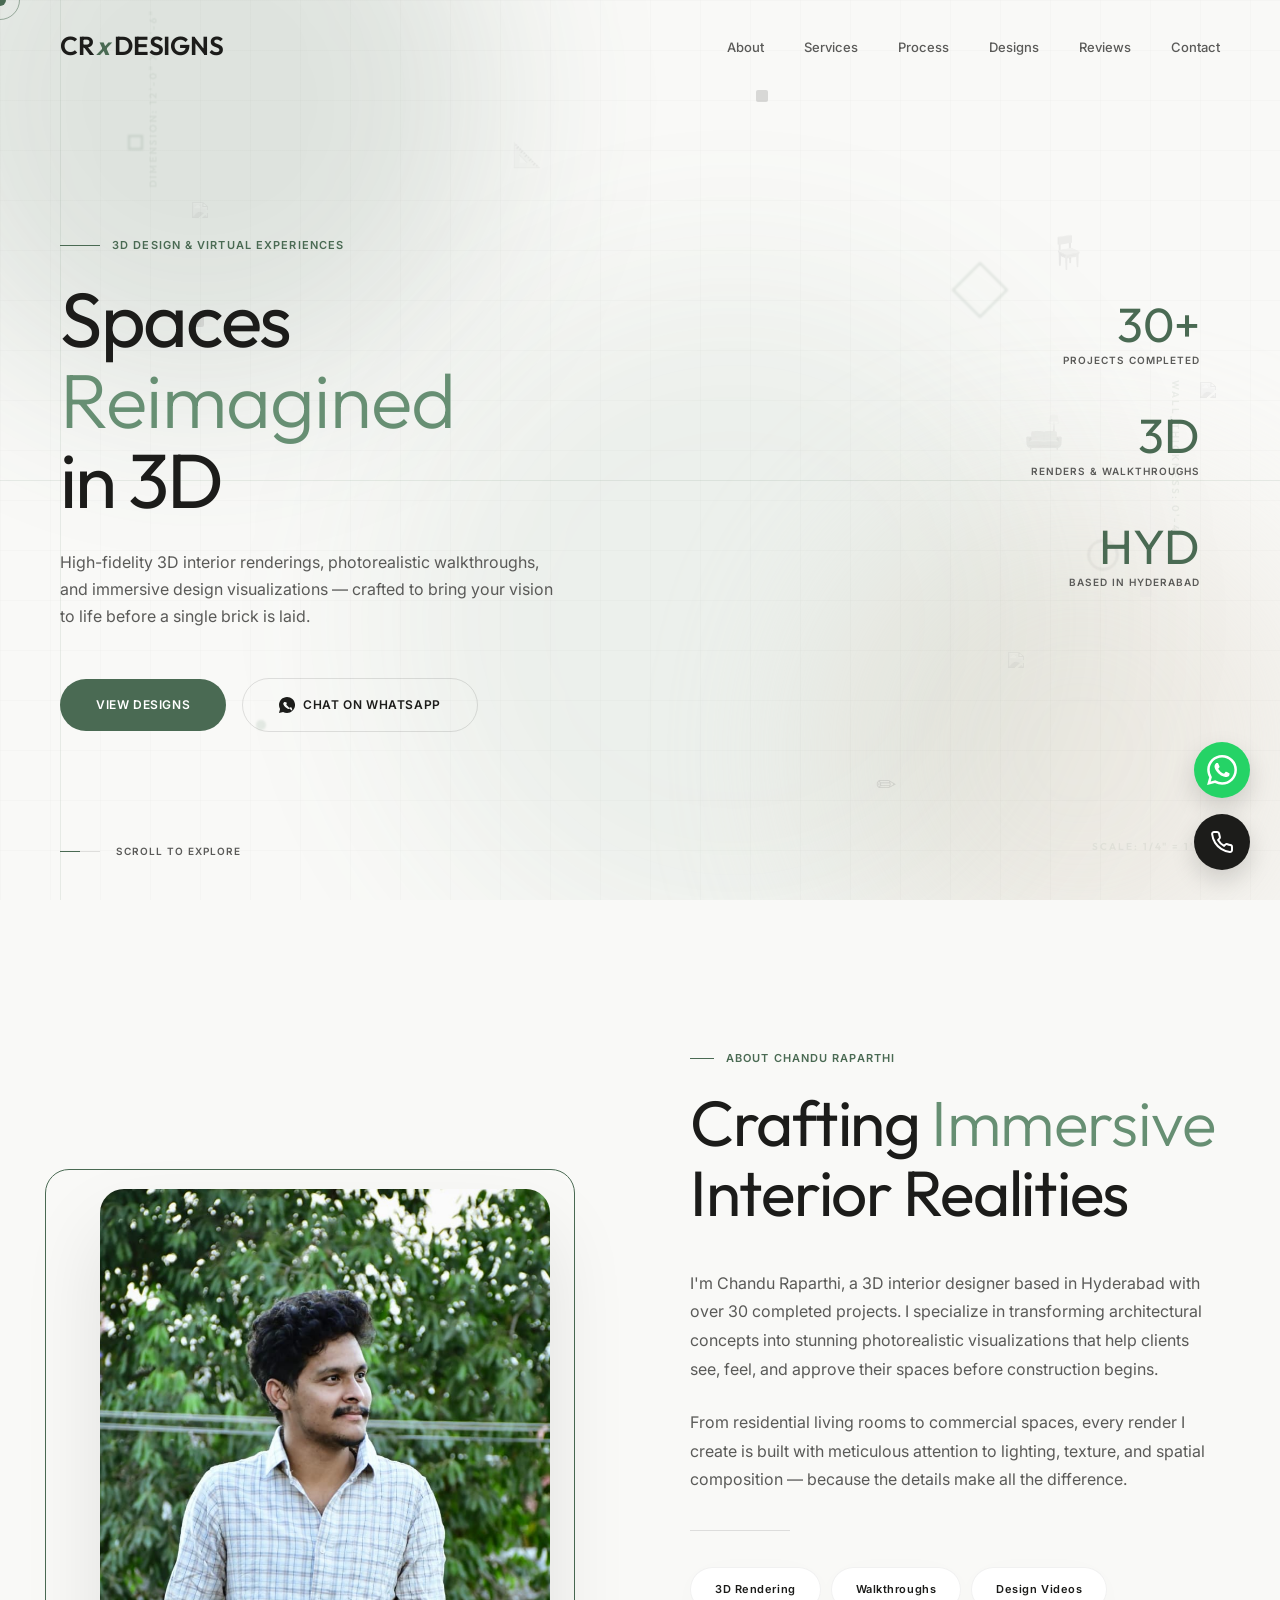
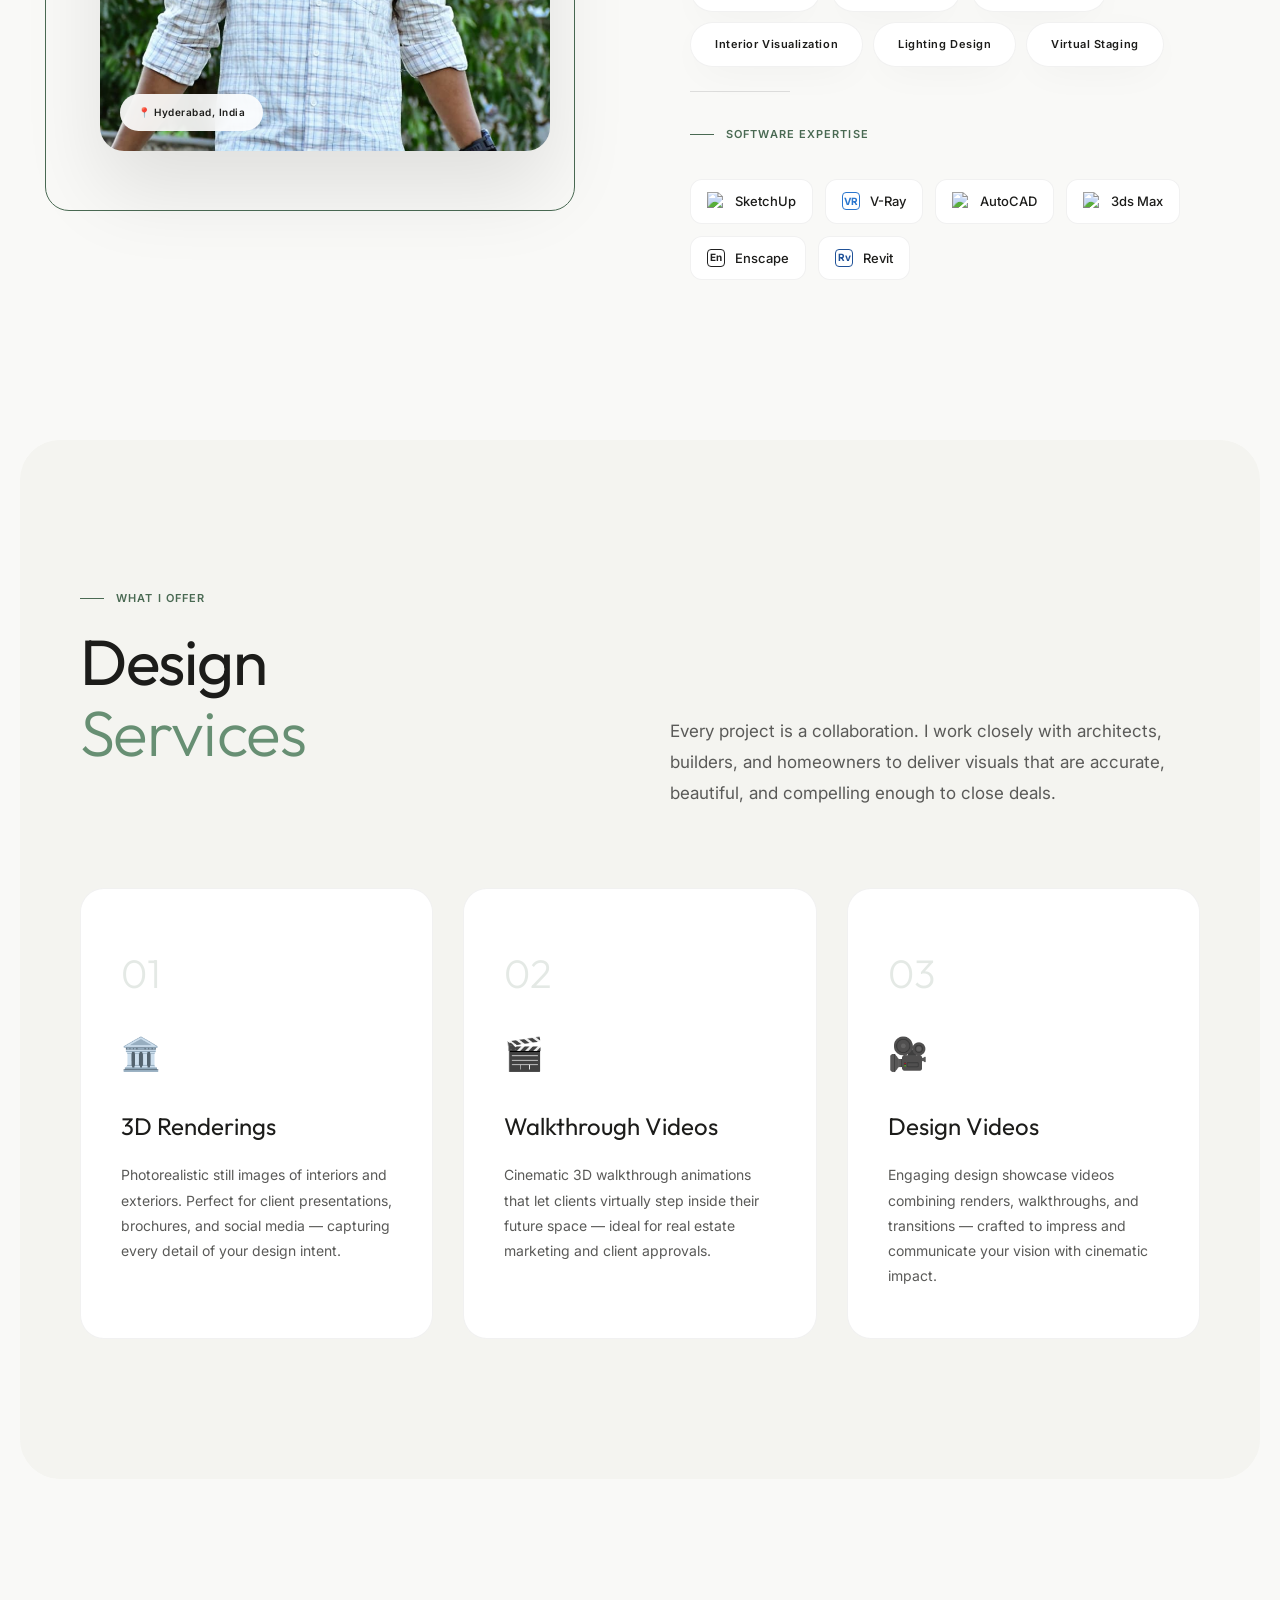
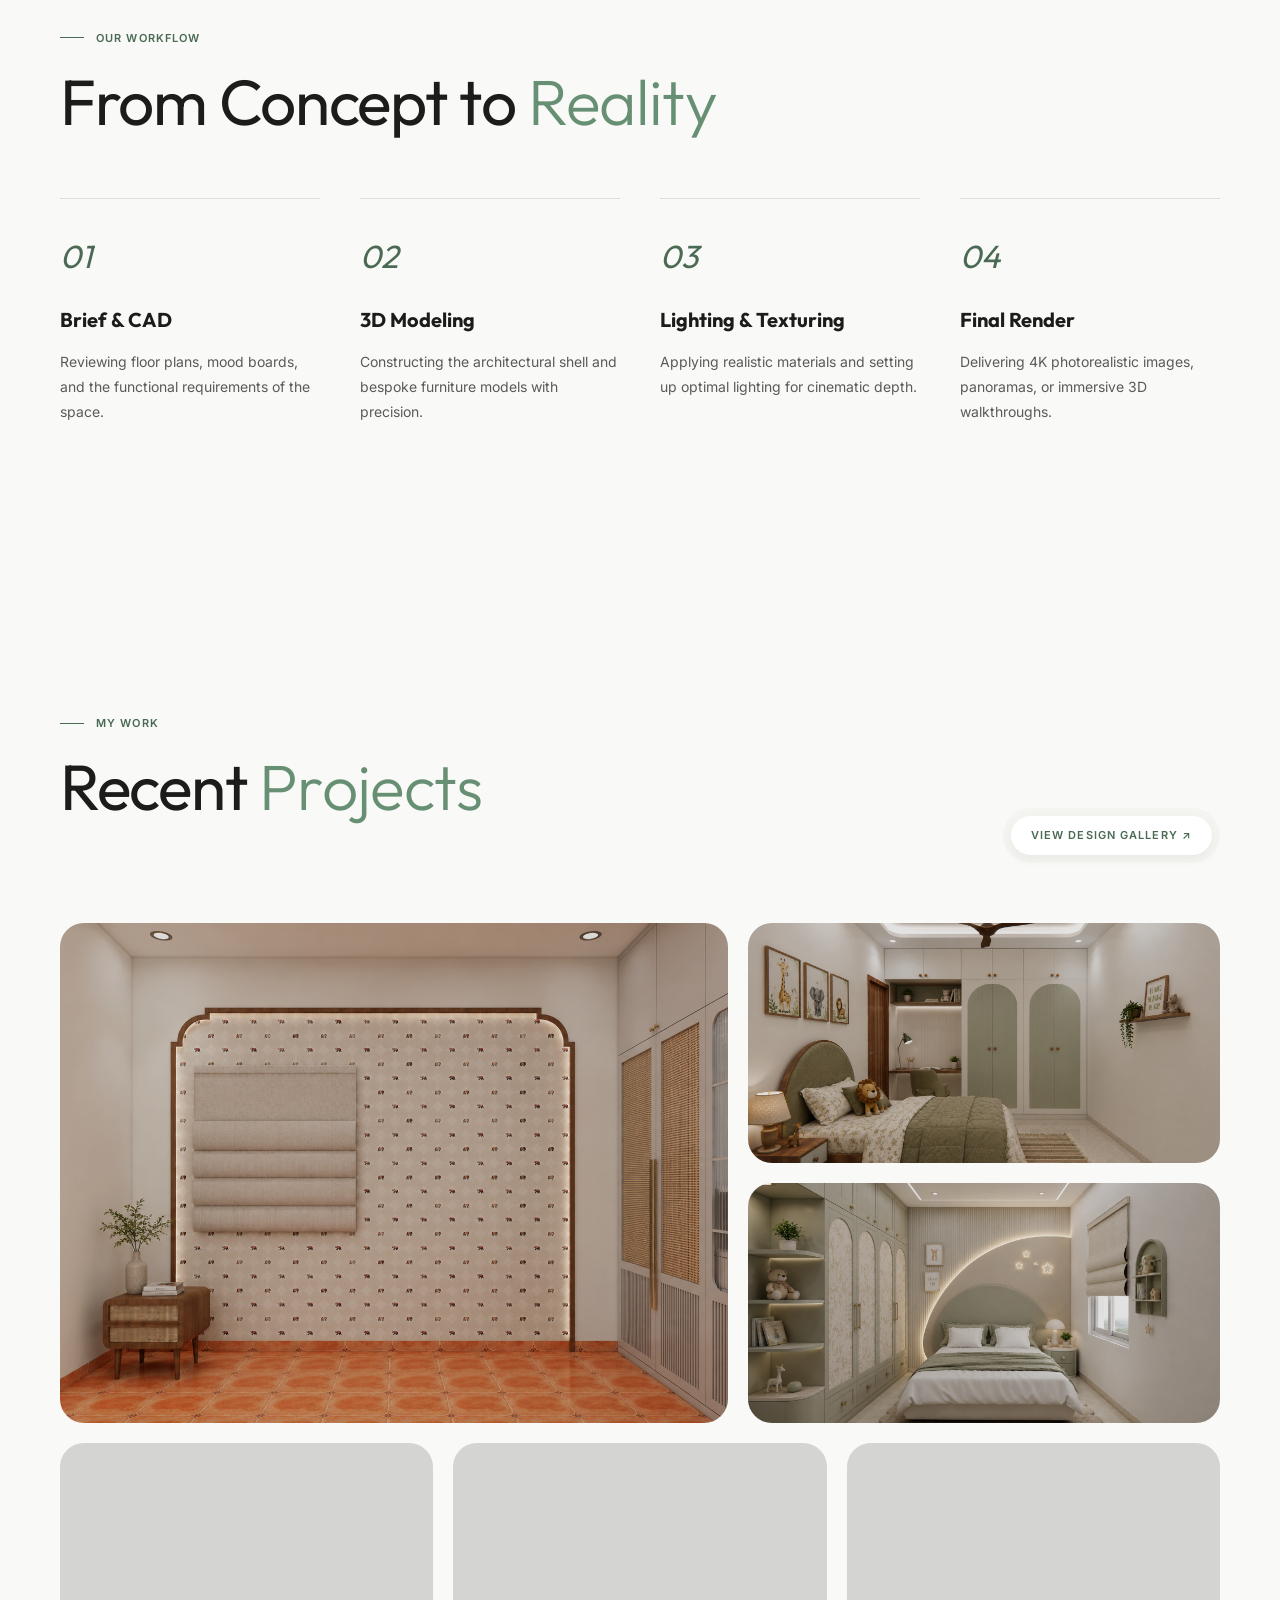
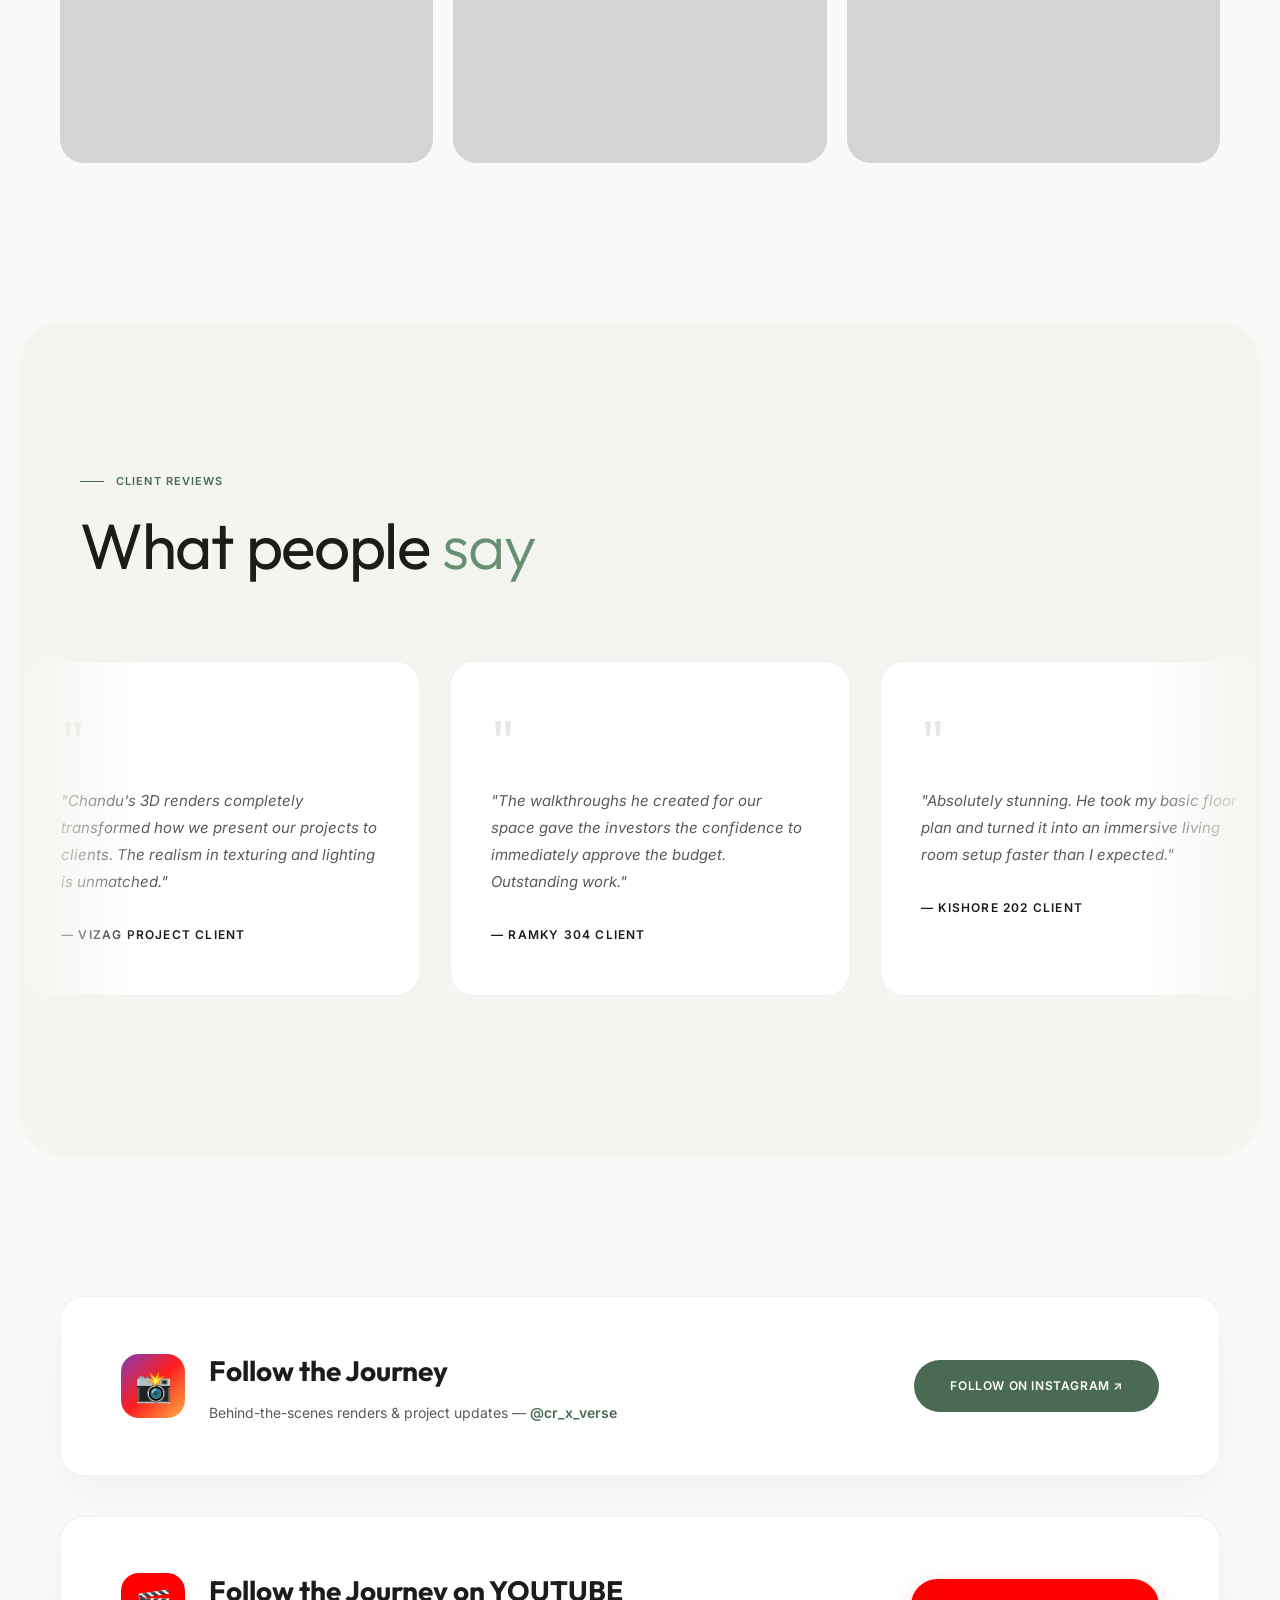
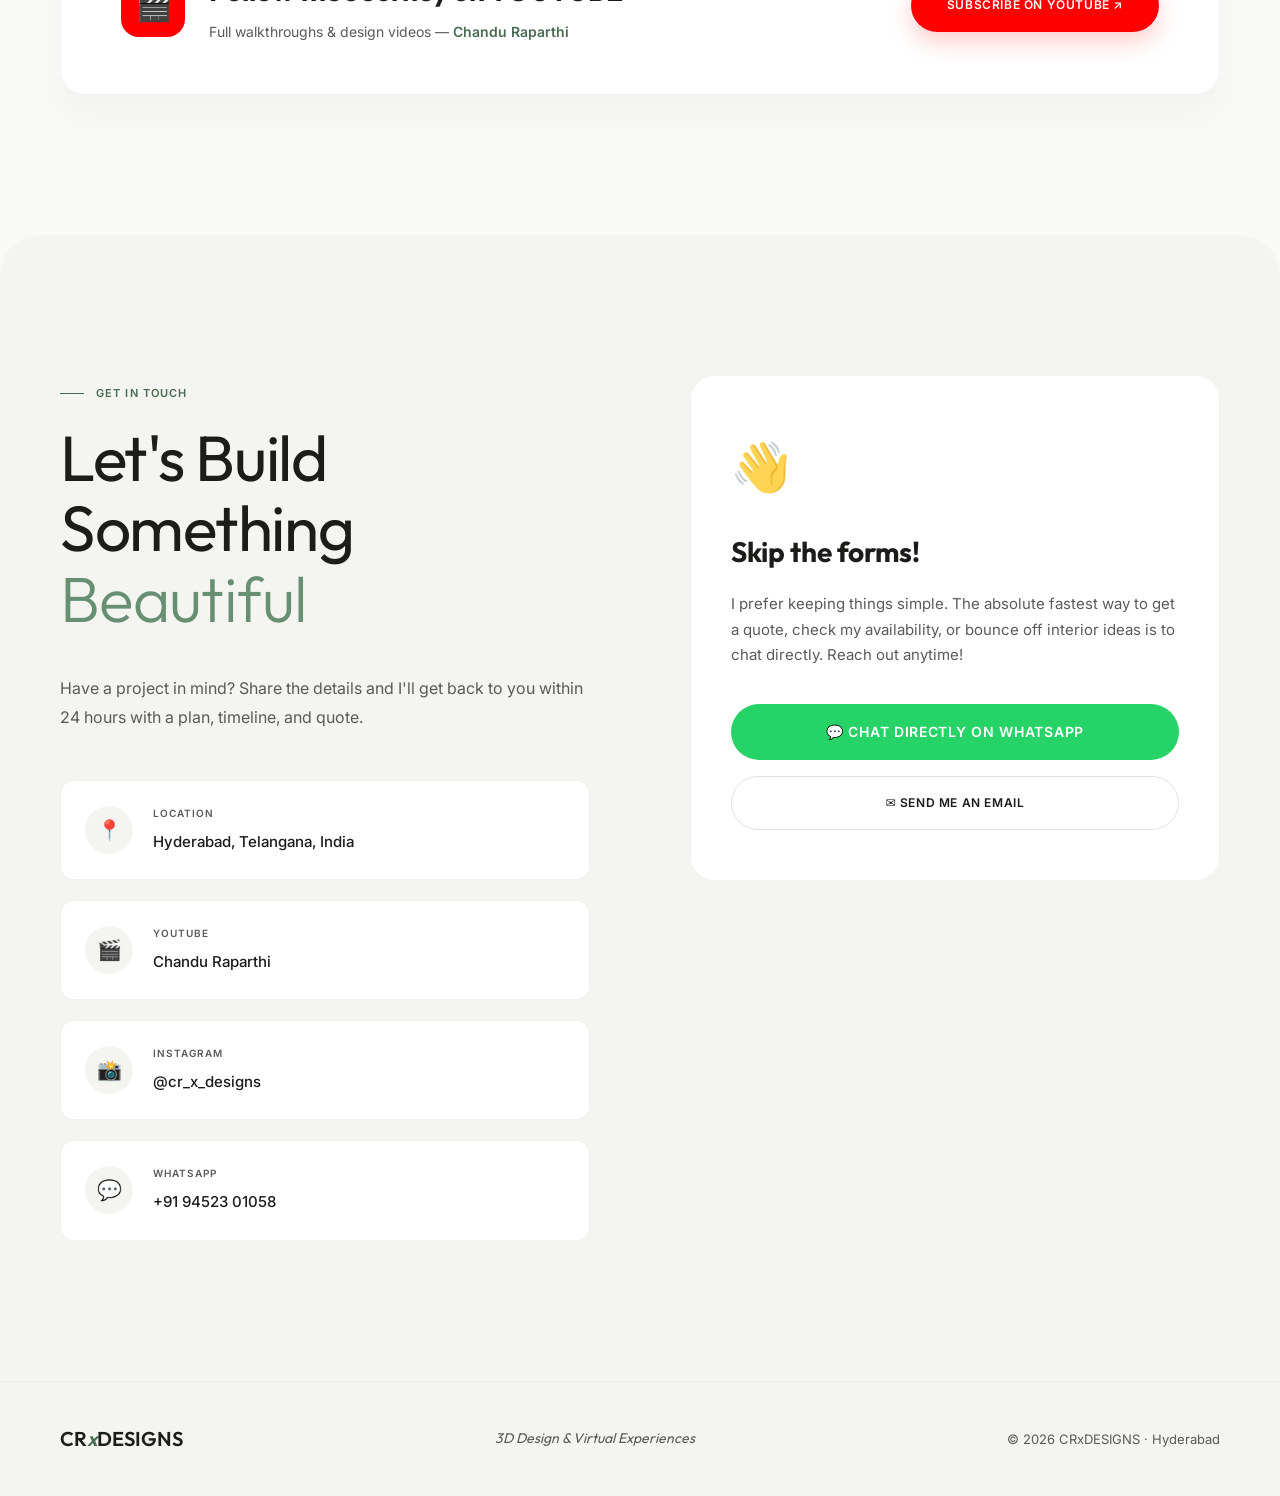
==== commit 05c8896a: "added 19 and 20 folders Co-authored-by: Copilot <copilot@github.com>" ====
--- a/index.html
+++ b/index.html
@@ -4,7 +4,7 @@
 <head>
   <meta charset="UTF-8">
   <meta name="viewport" content="width=device-width, initial-scale=1.0">
-  <title>CRxVERSE | 3D Design & Virtual Experiences</title>
+  <title>CRxDESIGNS | 3D Design & Virtual Experiences</title>
   <link rel="preconnect" href="https://fonts.googleapis.com">
   <link rel="preconnect" href="https://fonts.gstatic.com" crossorigin>
   <link
@@ -16,7 +16,7 @@
 <body>
   <!-- PRELOADER -->
   <div id="preloader">
-    <div class="loader-logo">CR<span>x</span>VERSE</div>
+    <div class="loader-logo">CR<span>x</span>DESIGNS</div>
     <div class="loader-software">
       <img src="https://cdn.simpleicons.org/sketchup/005F9E" alt="SketchUp">
       <div class="software-letter" style="color:#2A76CE; border-color: #2A76CE; font-size: 10px; width: 24px; height: 24px; font-weight: 700; border: 1.5px solid; border-radius: 4px; display: flex; align-items: center; justify-content: center;">VR</div>
@@ -44,7 +44,7 @@
 
   <!-- ── NAV ── -->
   <nav id="navbar">
-    <a href="#" class="nav-logo">CR<span>x</span>VERSE</a>
+    <a href="#" class="nav-logo">CR<span>x</span>DESIGNS</a>
     <div class="menu-toggle" id="mobile-menu">
       <span class="bar"></span>
       <span class="bar"></span>
@@ -140,7 +140,7 @@
     <div class="about-visual reveal">
       <div class="about-img-frame">
         <!-- Replace src with your own photo -->
-        <img src="me.jpeg" alt="CRxVERSE Designer">
+        <img src="me.jpeg" alt="CRxDESIGNS Designer">
         <div class="about-location">📍 Hyderabad, India</div>
       </div>
       <div class="frame-border"></div>
@@ -289,8 +289,52 @@
     <div class="designs-grid">
       <!-- Card 1 — Featured Large -->
       <a href="portfolio.html" class="project-card" style="display: block; text-decoration: none;">
+        <div class="project-image" style="background-image: url('designs/20/mbr2.png');">
+          <div class="image-overlay"></div>
+        </div>
+        <div class="project-overlay">
+          <div class="project-cat">Newest Project</div>
+          <div class="project-name">Master Suite Retreat</div>
+        </div>
+      </a>
+
+      <!-- Card 2 -->
+      <a href="portfolio.html" class="project-card" style="display: block; text-decoration: none;">
+        <div class="project-image" style="background-image: url('designs/19/KBR2.png');">
+           <div class="image-overlay"></div>
+        </div>
+        <div class="project-overlay">
+          <div class="project-cat">Newest Project</div>
+          <div class="project-name">Bedroom Concept</div>
+        </div>
+      </a>
+
+      <!-- Card 3 -->
+      <a href="portfolio.html" class="project-card" style="display: block; text-decoration: none;">
+        <div class="project-image" style="background-image: url('designs/20/cbr34.png');">
+           <div class="image-overlay"></div>
+        </div>
+        <div class="project-overlay">
+          <div class="project-cat">Contemporary Living</div>
+          <div class="project-name">Open Living Design</div>
+        </div>
+      </a>
+
+      <!-- Card 4 -->
+      <a href="portfolio.html" class="project-card" style="display: block; text-decoration: none;">
+        <div class="project-image" style="background-image: url('designs/19/MBR5.png');">
+           <div class="image-overlay"></div>
+        </div>
+        <div class="project-overlay">
+          <div class="project-cat">Modern Master Suite</div>
+          <div class="project-name">Luxury Bedroom Interior</div>
+        </div>
+      </a>
+
+      <!-- Card 5 -->
+      <a href="portfolio.html" class="project-card" style="display: block; text-decoration: none;">
         <div class="project-image" style="background-image: url('designs/18/{1047756D-23C3-4EC9-9384-13C0360C38D5}.png');">
-          <div class="image-overlay"></div>
+           <div class="image-overlay"></div>
         </div>
         <div class="project-overlay">
           <div class="project-cat">Latest Design</div>
@@ -298,7 +342,7 @@
         </div>
       </a>
 
-      <!-- Card 2 -->
+      <!-- Card 6 -->
       <a href="portfolio.html" class="project-card" style="display: block; text-decoration: none;">
         <div class="project-image" style="background-image: url('designs/18/{174535E1-6975-4F2B-A6AB-2521CEFEA3D5}.png');">
            <div class="image-overlay"></div>
@@ -309,7 +353,7 @@
         </div>
       </a>
 
-      <!-- Card 3 -->
+      <!-- Card 7 -->
       <a href="portfolio.html" class="project-card" style="display: block; text-decoration: none;">
         <div class="project-image" style="background-image: url('designs/17/{103340F1-1436-4588-A07F-5AE4C03DCC6F}.png');">
            <div class="image-overlay"></div>
@@ -320,7 +364,7 @@
         </div>
       </a>
 
-      <!-- Card 4 -->
+      <!-- Card 8 -->
       <a href="portfolio.html" class="project-card" style="display: block; text-decoration: none;">
         <div class="project-image" style="background-image: url('designs/17/{1114D91E-C56F-4B32-ABA1-286DA5AD569C}.png');">
            <div class="image-overlay"></div>
@@ -328,28 +372,6 @@
         <div class="project-overlay">
           <div class="project-cat">Contemporary Design</div>
           <div class="project-name">V-Ray Render 17-02</div>
-        </div>
-      </a>
-
-      <!-- Card 5 -->
-      <a href="portfolio.html" class="project-card" style="display: block; text-decoration: none;">
-        <div class="project-image" style="background-image: url('designs/18/{229A5EEA-B7D7-481A-B207-4F8E49614595}.png');">
-           <div class="image-overlay"></div>
-        </div>
-        <div class="project-overlay">
-          <div class="project-cat">Elegant Spaces</div>
-          <div class="project-name">V-Ray Render 18-03</div>
-        </div>
-      </a>
-
-      <!-- Card 6 -->
-      <a href="portfolio.html" class="project-card" style="display: block; text-decoration: none;">
-        <div class="project-image" style="background-image: url('designs/17/{1C283B89-1D49-4FE8-8AD1-D3101320583B}.png');">
-           <div class="image-overlay"></div>
-        </div>
-        <div class="project-overlay">
-          <div class="project-cat">Premium Interiors</div>
-          <div class="project-name">V-Ray Render 17-03</div>
         </div>
       </a>
     </div>
@@ -506,7 +528,7 @@
             <div class="contact-item-icon">📸</div>
             <div class="contact-item-info">
               <label>Instagram</label>
-              <a href="https://instagram.com/cr_x_verse" target="_blank">@cr_x_verse</a>
+              <a href="https://instagram.com/cr_x_designs" target="_blank">@cr_x_designs</a>
             </div>
           </div>
           <div class="contact-item reveal reveal-delay-3">
@@ -547,9 +569,9 @@
 
   <!-- ── FOOTER ── -->
   <footer>
-    <a href="#" class="footer-logo">CR<span>x</span>VERSE</a>
+    <a href="#" class="footer-logo">CR<span>x</span>DESIGNS</a>
     <div class="footer-tagline">3D Design & Virtual Experiences</div>
-    <div class="footer-copy">© 2026 CRxVERSE · Hyderabad</div>
+    <div class="footer-copy">© 2026 CRxDESIGNS · Hyderabad</div>
   </footer>
 
   <!-- ── FLOATING ACTION BUTTONS ── -->
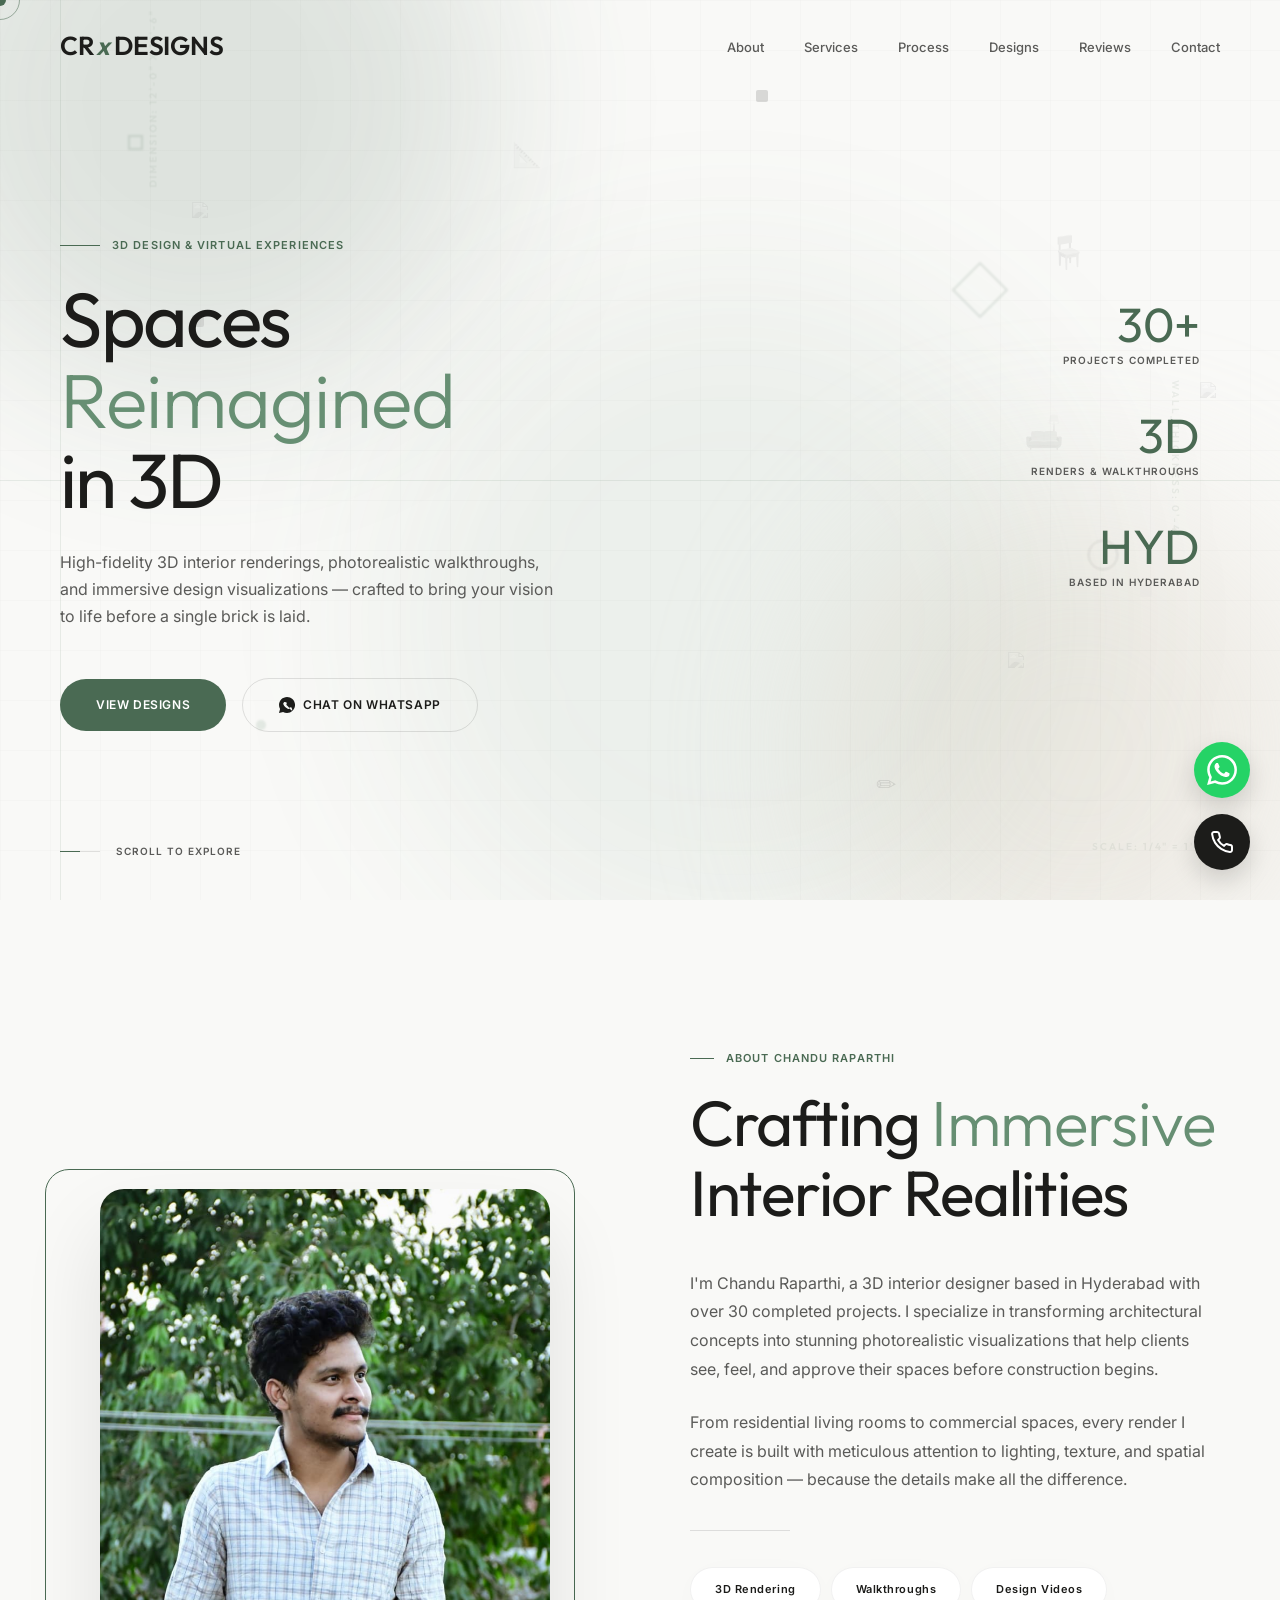
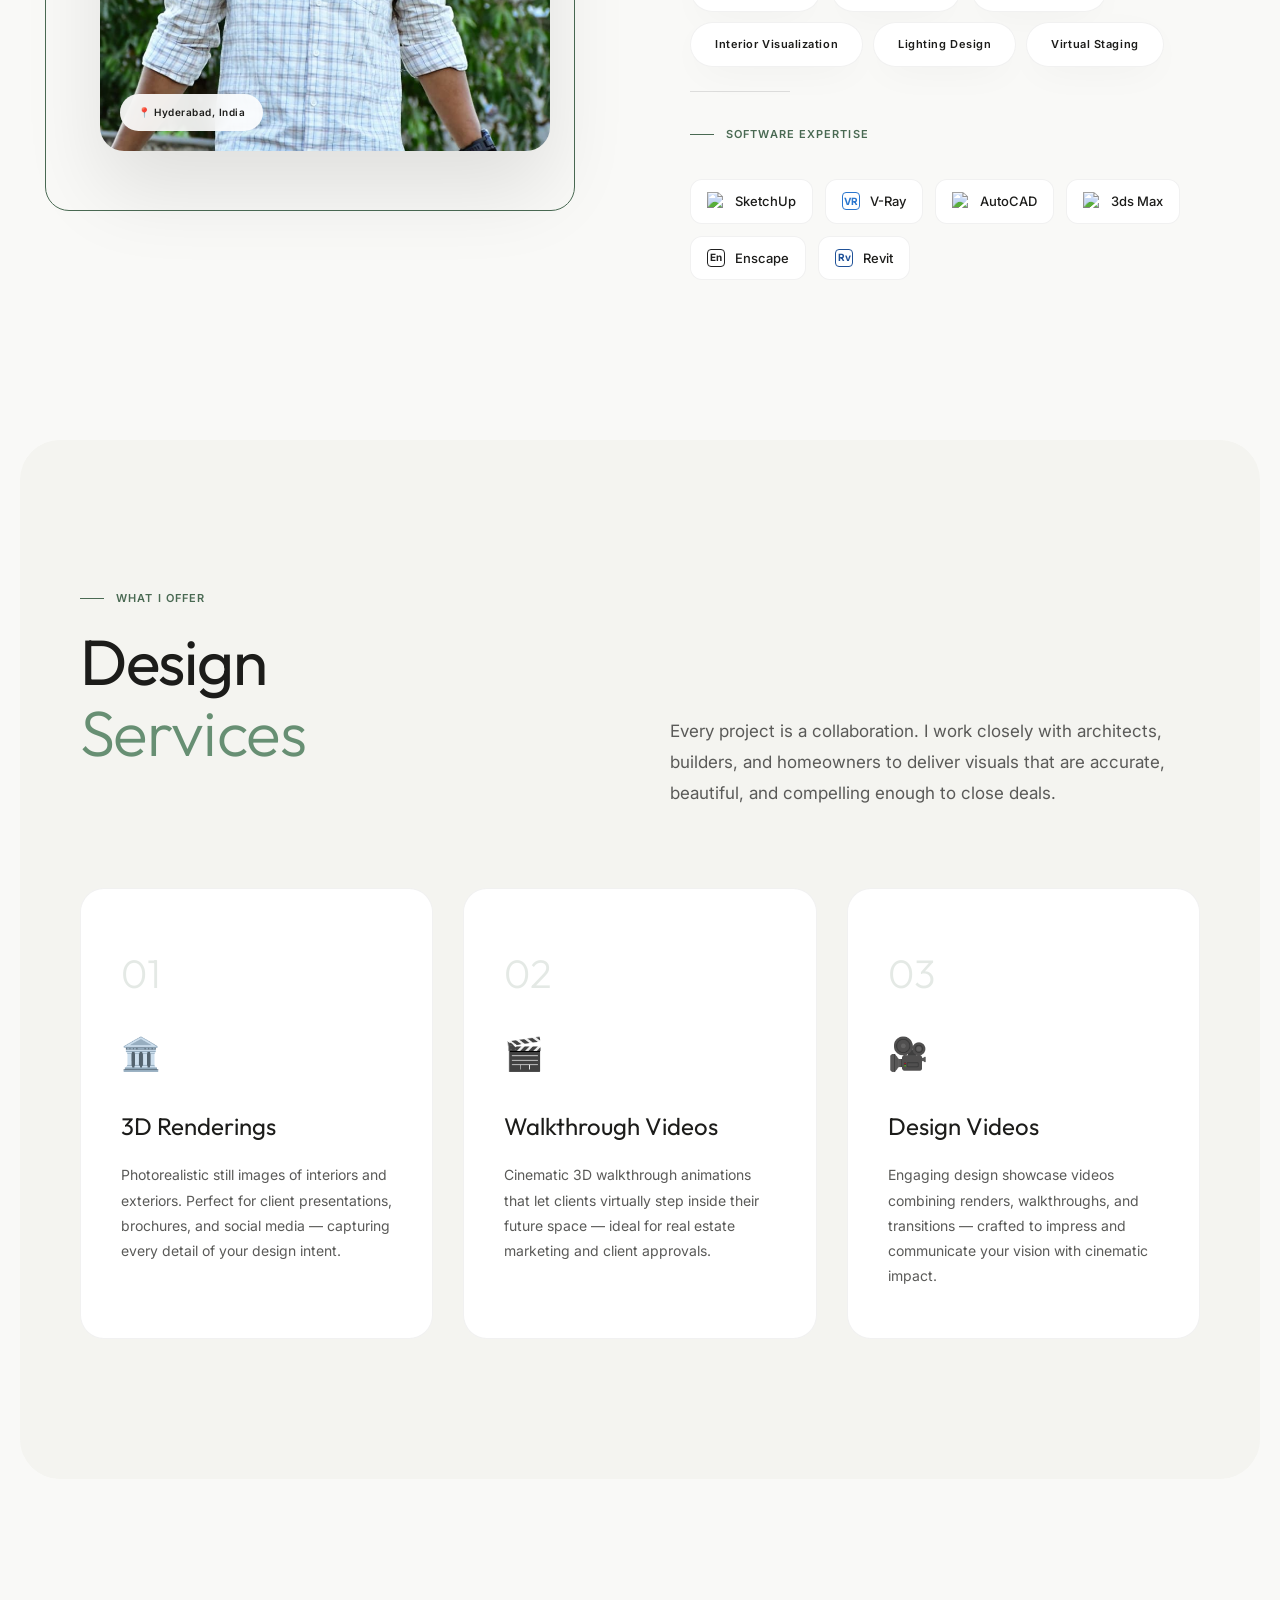
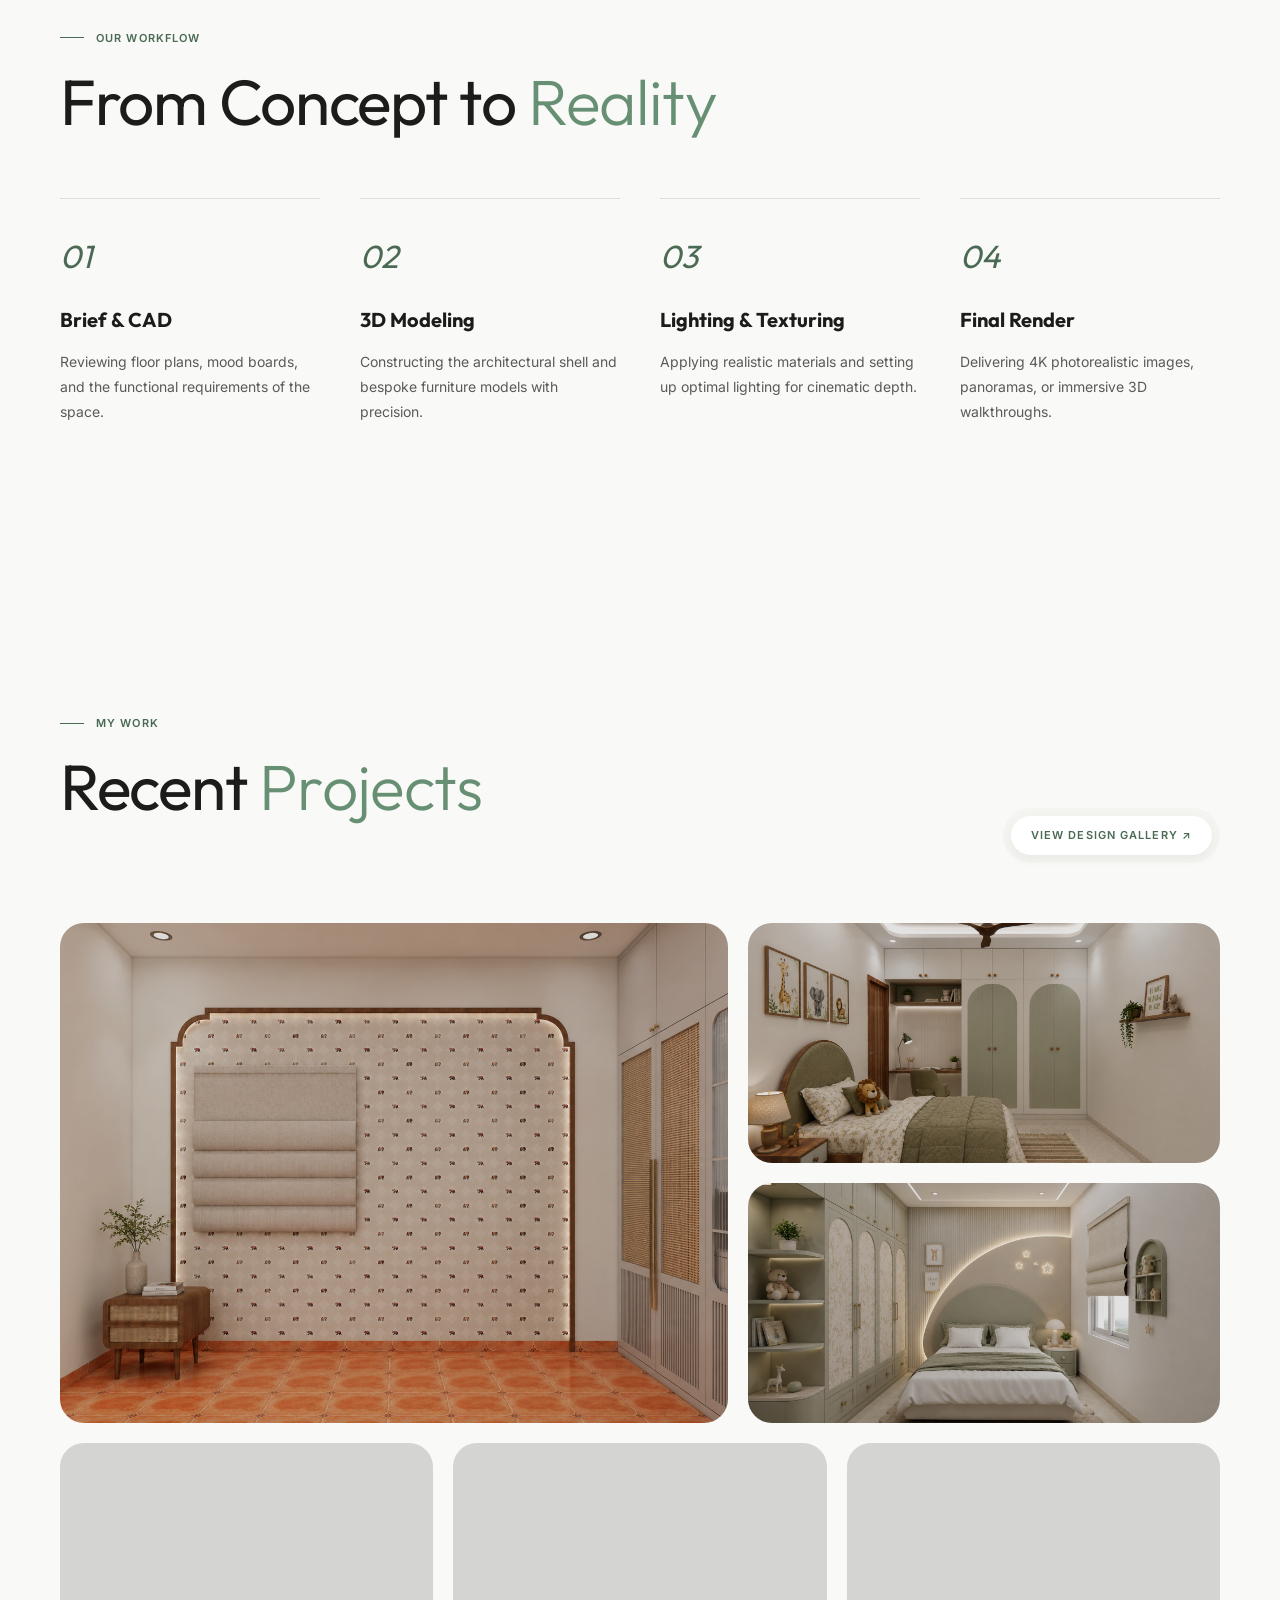
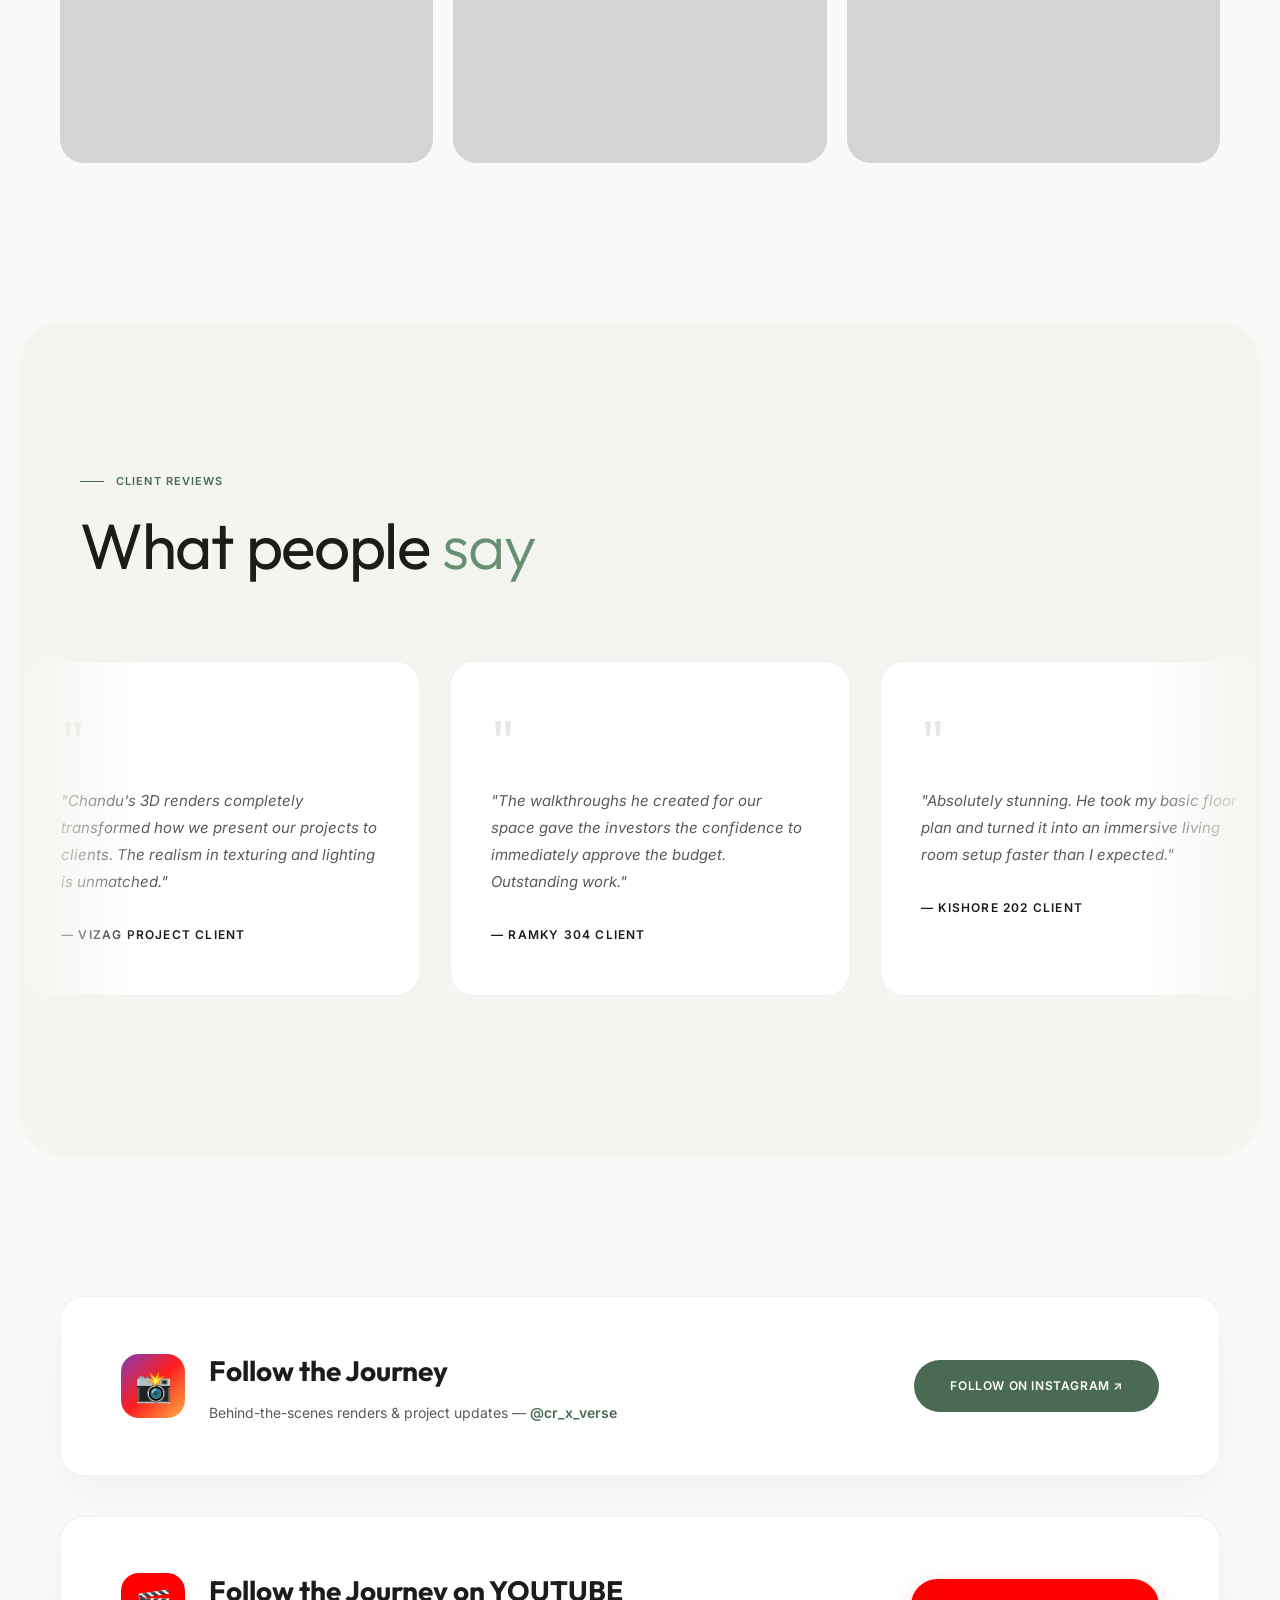
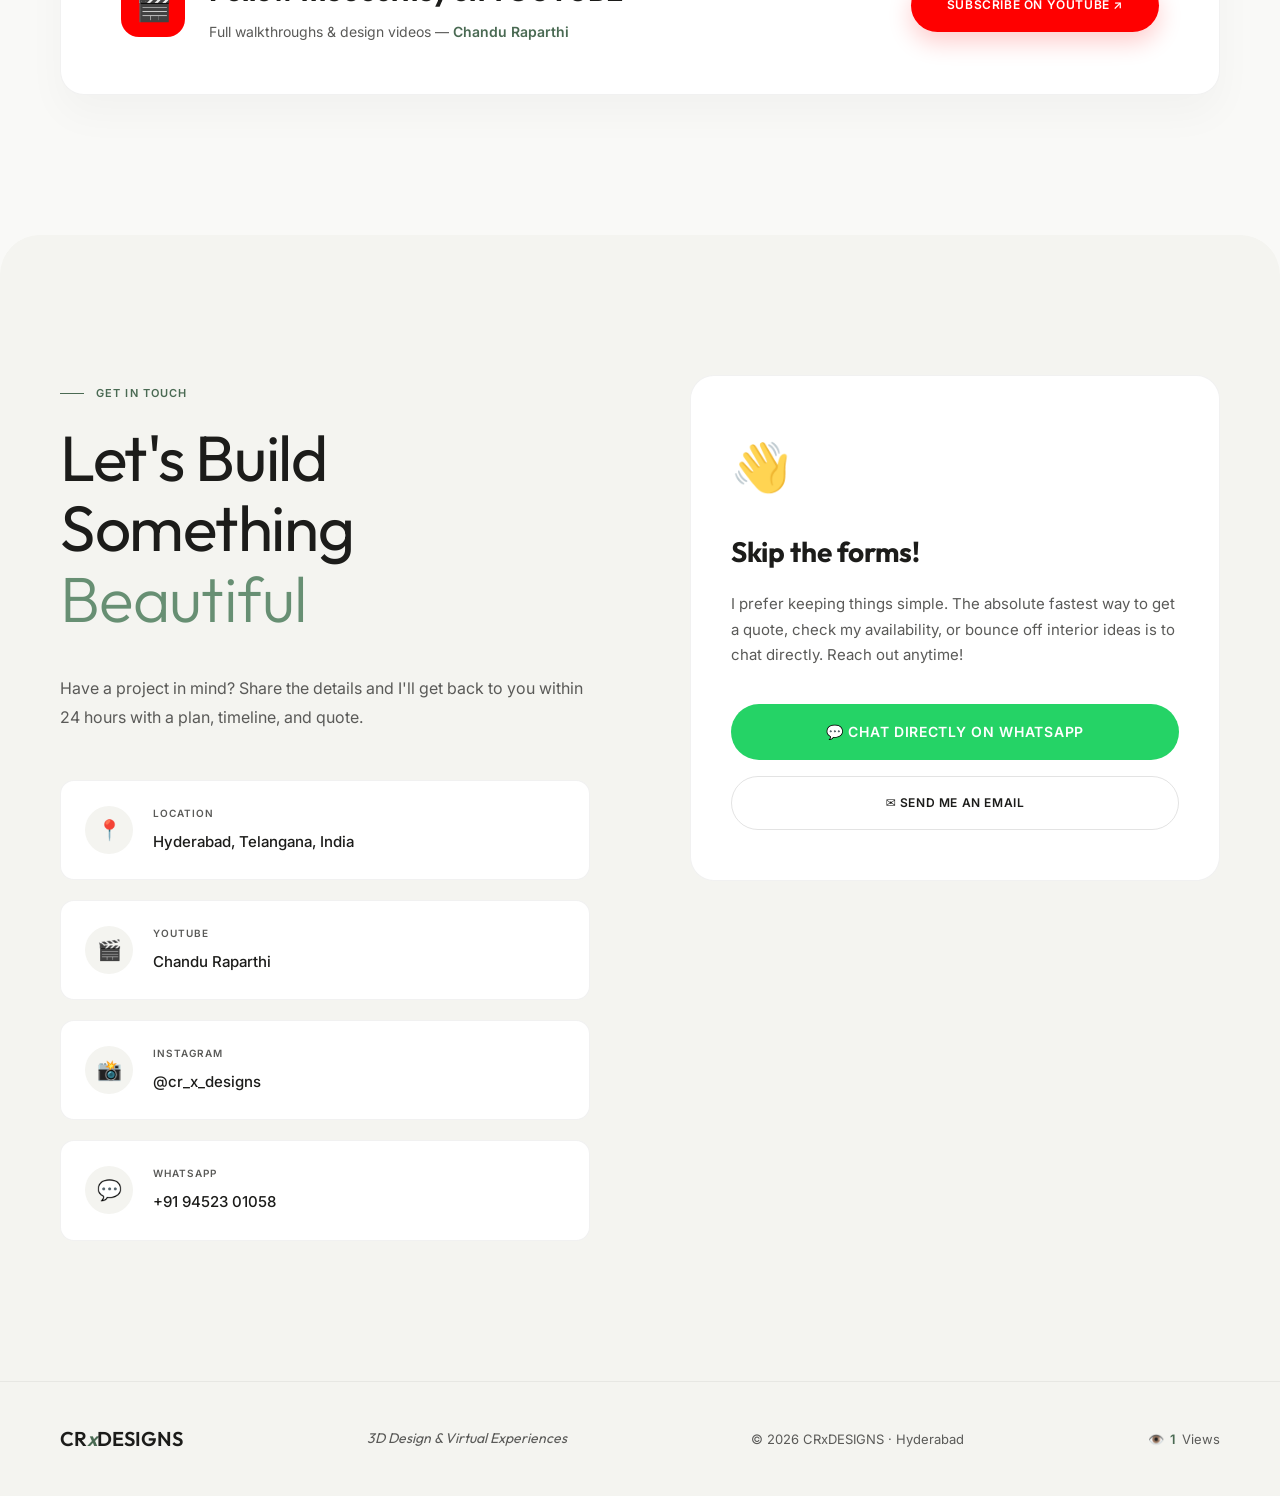
==== commit 93a93bd1: "add view count" ====
--- a/index.html
+++ b/index.html
@@ -572,6 +572,7 @@
     <a href="#" class="footer-logo">CR<span>x</span>DESIGNS</a>
     <div class="footer-tagline">3D Design & Virtual Experiences</div>
     <div class="footer-copy">© 2026 CRxDESIGNS · Hyderabad</div>
+    <div class="footer-views">👁️ <span id="view-count">0</span> Views</div>
   </footer>
 
   <!-- ── FLOATING ACTION BUTTONS ── -->
--- a/styles.css
+++ b/styles.css
@@ -1407,6 +1407,8 @@
   align-items: center;
   justify-content: space-between;
   border-radius: 0;
+  position: relative;
+  z-index: 10;
 }
 
 .footer-logo {
@@ -1415,6 +1417,7 @@
   font-weight: 600;
   color: var(--text-primary);
   text-decoration: none;
+  flex-shrink: 0;
 }
 
 .footer-logo span {
@@ -1427,11 +1430,28 @@
   font-size: 14px;
   font-style: italic;
   color: var(--text-secondary);
+  flex-shrink: 0;
 }
 
 .footer-copy {
   font-size: 13px;
   color: var(--text-secondary);
+  flex-shrink: 0;
+}
+
+.footer-views {
+  font-size: 13px;
+  color: var(--text-secondary);
+  display: flex;
+  align-items: center;
+  gap: 6px;
+  white-space: nowrap;
+  flex-shrink: 0;
+}
+
+#view-count {
+  font-weight: 600;
+  color: var(--accent);
 }
 
 /* ── ANIMATIONS ── */
